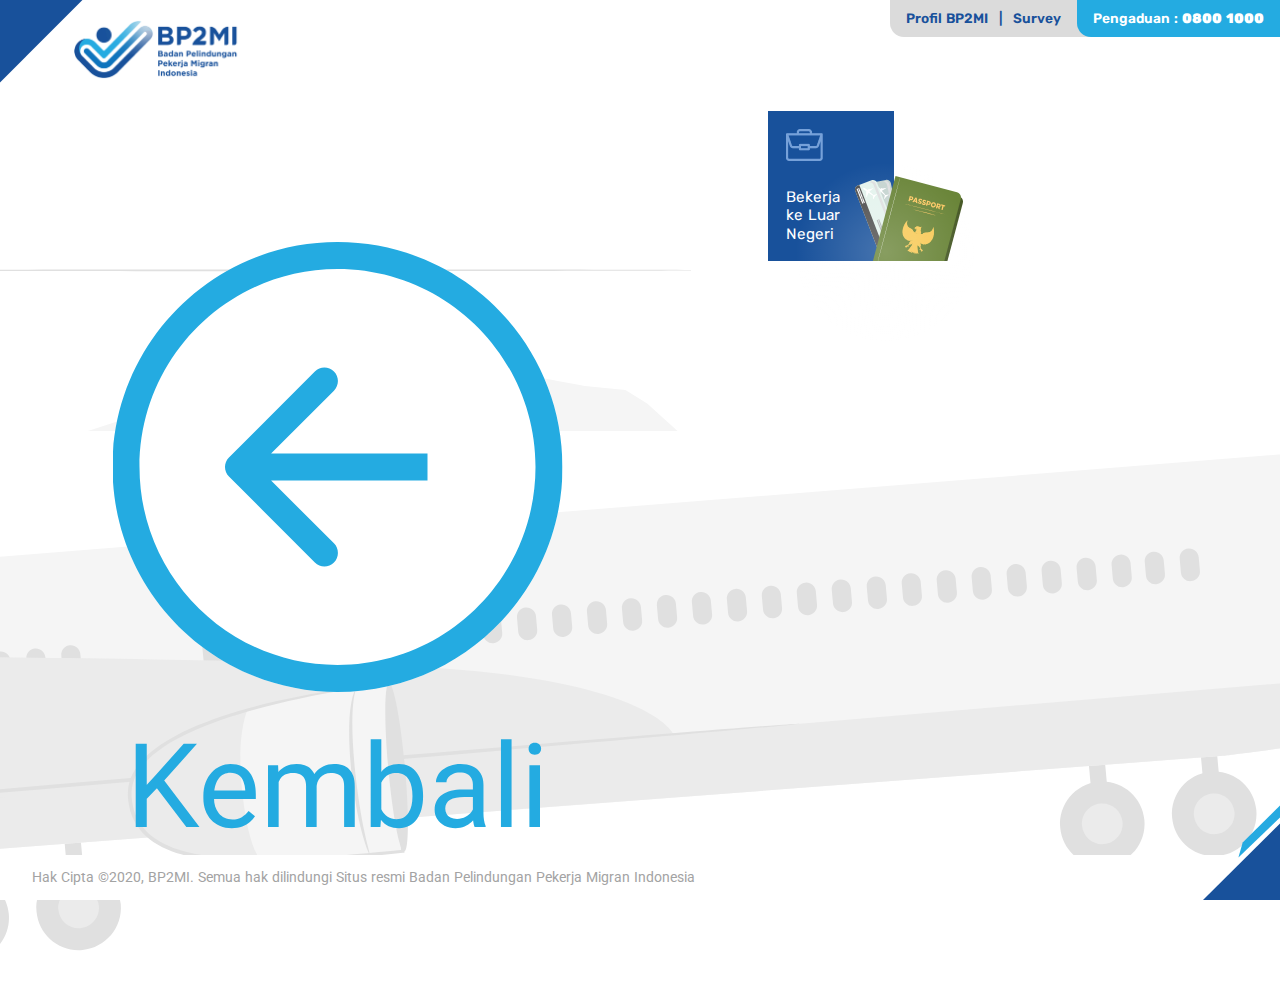
==== bekerja-di-luar-negeri.html @ 8316e223 "add flags" ====
<!DOCTYPE html>
<!--[if lt IE 7]>      <html class="no-js lt-ie9 lt-ie8 lt-ie7"> <![endif]-->
<!--[if IE 7]>         <html class="no-js lt-ie9 lt-ie8"> <![endif]-->
<!--[if IE 8]>         <html class="no-js lt-ie9"> <![endif]-->
<!--[if gt IE 8]>      <html class="no-js"> <!--<![endif]-->
<html>
  <head>
    <meta charset="utf-8" />
    <meta http-equiv="X-UA-Compatible" content="IE=edge" />
    <title>BP2MI - Bekerja ke Luar Negeri</title>
    <meta name="description" content="" />
    <meta name="viewport" content="width=device-width, initial-scale=1" />
    <link rel="stylesheet preload prefetch" type="text/css" href="assets/css/main.css" as="style" />
    <link rel="stylesheet preload prefetch" type="text/css" href="assets/css/home.css" as="style" />
    <link rel="stylesheet" href="https://fonts.googleapis.com/css2?family=Material+Symbols+Outlined:opsz,wght,FILL,GRAD@20..48,100..700,0..1,-50..200" />
  </head>
  <body>
    <!--[if lt IE 7]>
      <p class="browsehappy">You are using an <strong>outdated</strong> browser. Please <a href="#">upgrade your browser</a> to improve your experience.</p>
    <![endif]-->
    <div class="header">
      <img src="assets/images/logo/BP2MI_logo_GIF.gif" alt="logo BP2MI" class="logo-image" />
      <div class="info-bar">
        <div class="link-bar">
          <a href="/" class="text x-small semi-bold blue-primary">Profil BP2MI</a>
          <span class="text x-small semi-bold blue-primary">|</span>
          <a href="/" class="text x-small semi-bold blue-primary">Survey</a>
        </div>
        <div class="pengaduan-bar">
          <p class="text x-small semi-bold white">Pengaduan : <strong class="text extra-bold">0800 1000</strong></p>
        </div>
      </div>
    </div>
    <main>
      <div class="row main bekerja">
        <div class="main-graphic">
          <!-- BACKGROUND -->
          <img src="assets/svg/cloud.svg" alt="cloud" class="q-mark" />
          <img src="assets/svg/plane-big.svg" alt="plane moving to top" class="line-bg" />

          <!-- ILUSTRASI YANG DIGANTI -->
          <img src="assets/svg/back-button.svg" class="petugas" alt="a man reading while waiting to board" />
        </div>
        <div class="main-content">
          <p></p>
          <div class="home-card">
            <a href="/bekerja-di-luar-negeri.html" class="card big" data-aos="fade-left" data-aos-anchor="#example-anchor" data-aos-offset="500" data-aos-delay="600" data-aos-durartion="2000">
              <img src="assets/svg/business.png" alt="business bag icon" class="icon" />
              <div class="row">
                <p class="text small white">Bekerja ke Luar Negeri</p>
                <span class="fi fi-gr"></span> <span class="fi fi-gr fis"></span>
                <img src="assets/svg/passport-ticket.svg" alt="passport and ticket" class="companion" />
              </div>
            </a>
          </div>
        </div>
      </div>
    </main>
    <footer>
      <div class="footer-bar">
        <p class="text x-small roboto grey">Hak Cipta ©2020, BP2MI. Semua hak dilindungi Situs resmi Badan Pelindungan Pekerja Migran Indonesia</p>
        <img src="assets/svg/footer-acc.svg" alt="acc svg" class="acc" />
      </div>
    </footer>

    <script src="assets/js/global.js" async defer></script>
  </body>
</html>
---- assets/css/main.css ----
@import"https://fonts.googleapis.com/css2?family=Roboto:ital@0;1&family=Rubik:ital,wght@0,300;0,400;0,600;0,700;0,900;1,400;1,600;1,700;1,900&display=swap";:root{--color-white: #ffff;--color-black: #101010;--color-black-secondary: #1b1b1b;--color-primary: #18519b;--color-secondary: #0e74bd;--color-light: #24abe1;--color-gray: #a3a3a3;--color-grayLight: #dbdbdb;--text-base-size: 16px;--text-xs: calc((var(--text-base-size)) * 0.85);--text-sm: calc((var(--text-base-size)) * 0.95);--text-md: var(--text-base-size);--text-lg: calc((var(--text-base-size)) + 4);--text-xl: calc((var(--text-base-size)) * 1.5);--text-xxl: calc((var(--text-base-size)) * 2.25);--text-xxxl: calc((var(--text-base-size)) * 3);--text-light: 300;--text-regular: 400;--text-semiBold: 600;--text-bold: 700;--text-extraBold: 900;--text-default: "Rubik", -apple-system, BlinkMacSystemFont, "Segoe UI", Roboto, "Helvetica Neue", Arial, sans-serif;--text-main: "Rubik", sans-serif;--text-secondary: "Roboto", sans-serif;--space-unit: 1em;--space-xxxxs: calc(0.125 * var(--space-unit));--space-xxxs: calc(0.25 * var(--space-unit));--space-xxs: calc(0.375 * var(--space-unit));--space-xs: calc(0.5 * var(--space-unit));--space-sm: calc(0.75 * var(--space-unit));--space-md: calc(1.25 * var(--space-unit));--space-lg: calc(2 * var(--space-unit));--space-xl: calc(3.25 * var(--space-unit));--space-xxl: calc(5.25 * var(--space-unit));--space-xxxl: calc(8.5 * var(--space-unit));--space-xxxxl: calc(13.75 * var(--space-unit));--navbar-middle: calc(100% - (3rem + 14vw)) %;--transition: all 0.5s cubic-bezier(0.075, 0.82, 0.165, 1)}@media(min-width: 1600px){:root{--text-scale-ratio: 1.3;--text-base-size: 20px}}@media(max-width: 800px){:root{--text-base-size: 13px}}@media all and (max-width: 1360px){:root{--text-scale-ratio-big: 1.5}}::-webkit-scrollbar{width:8px}::-webkit-scrollbar-track{background:#f1f1f1}::-webkit-scrollbar-thumb{background:#888}::-webkit-scrollbar-thumb:hover{background:#555}html,body{padding:0;margin:0;font-family:var(--text-default);font-size:var(--text-sm);font-weight:var(--text-regular);word-spacing:1px;-ms-text-size-adjust:100%;-webkit-text-size-adjust:100%;-moz-osx-font-smoothing:grayscale;-webkit-font-smoothing:antialiased;box-sizing:border-box;max-width:100%}body{height:100vh;width:100vw;overflow:hidden}@media(max-width: 800px){body{height:-moz-max-content;height:max-content;overflow:scroll}}.material-symbols-outlined{font-variation-settings:"FILL" 0,"wght" 400,"GRAD" 0,"opsz" 48}a{color:inherit;text-decoration:none}a,p,span,div,input,select,textarea,article,aside,figcaption,footer,header,hgroup,h1,h2,h3,h4,h5,h6,ol,li{font-family:var(--text-main)}p,li,a{line-height:1.56}@media(max-width: 800px){p,li,a{line-height:1.2}}*{box-sizing:border-box}img{-o-object-fit:contain;object-fit:contain}.header{position:relative;display:flex;justify-content:space-between;width:100vw;height:82px;padding-left:46px}.header::before{content:"";position:absolute;top:-40px;left:-10px;width:0;height:0;border-bottom:60px solid rgba(0,0,0,0);border-top:60px solid rgba(0,0,0,0);border-right:60px solid var(--color-primary);transform:rotate(45deg)}@media(max-width: 800px){.header::before{top:-20px;left:-10px;border-bottom:30px solid rgba(0,0,0,0);border-top:30px solid rgba(0,0,0,0);border-right:30px solid var(--color-primary)}}.header .logo-image{-o-object-fit:contain;object-fit:contain;height:80%;width:auto;margin-top:16px;margin-left:24px}@media(max-width: 800px){.header .logo-image{height:3rem;margin-left:-12px}}.header .info-bar{display:flex;justify-content:flex-end;height:-moz-fit-content;height:fit-content;background:var(--color-grayLight);border-radius:0 0 0 14px}@media(max-width: 800px){.header .info-bar{flex-direction:column;margin-right:-3rem}}.header .info-bar .link-bar{padding:8px 16px}@media(max-width: 800px){.header .info-bar .link-bar{padding:4px 8px}}.header .info-bar .link-bar span{padding:0 6px}.header .info-bar .pengaduan-bar{border-radius:0 0 0 14px;padding:8px 16px;background:var(--color-light)}@media(max-width: 800px){.header .info-bar .pengaduan-bar{padding:4px 6px}}.header .info-bar .pengaduan-bar p{margin:0}footer{position:fixed;bottom:0;left:0;width:100%}footer .footer-bar{position:relative}footer .footer-bar .text{padding:12px 12px 12px 32px;background:var(--color-white)}footer .footer-bar .acc{position:absolute;top:auto;bottom:0;left:auto;right:0;width:6vw;height:auto}main .row{display:flex}main .row.main{align-items:flex-end;width:100%;height:100vh;padding-top:.5%}@media(max-width: 1100px){main .row.main{flex-wrap:wrap}}@media(min-width: 1600px){main .row.main{padding-top:4%}}main .main-graphic{position:relative;width:60%}@media(max-width: 1100px){main .main-graphic{order:2;margin-left:50%}}main .main-graphic img{position:absolute;height:80vh;width:auto;left:0;top:auto;bottom:20px}@media(max-width: 1100px){main .main-graphic img{height:30vh;left:-10vw;bottom:0}}main .main-graphic .line-bg{animation:rotating 100000ms linear infinite}main .main-graphic .q-mark{bottom:82px}main .main-graphic .petugas{transform:translateX(25%);height:70vh;bottom:110px}@media(max-width: 1100px){main .main-graphic .petugas{height:30vh;bottom:0px}}main .main-content{margin-left:0vw;height:100%;z-index:100}@media(max-width: 1100px){main .main-content{padding-left:10%}}main .main-content h1{margin-top:0;margin-bottom:1rem;line-height:1;width:85%}main .main-content .search-bar{width:80%;position:relative}@media(min-width: 1600px){main .main-content .search-bar{width:75%}}main .main-content .search-bar .bar{width:100%;height:calc((var(--text-xxl))*1.2);font-size:var(--text-lg);border:1px var(--color-gray) solid;padding-left:1rem}main .main-content .search-bar button{position:absolute;right:4px;top:0;height:calc((var(--text-xxl))*1.2);width:calc((var(--text-xxl))*1.2);background:0;border:none;cursor:pointer}main .main-content .search-bar button .material-symbols-outlined{font-size:calc((var(--text-xxl))*.7);color:var(--color-secondary);font-weight:500}main .home-card{margin-top:1.5rem;display:flex;width:80%;gap:calc(.8vw + 2px);flex-wrap:wrap}@media(min-width: 1600px){main .home-card{margin-top:2rem;gap:calc(1vw + 2px);width:75%}}@media(max-width: 800px){main .home-card{width:60%}}main .home-card .card{position:relative;display:flex;flex-direction:column;justify-content:space-between;align-items:flex-start;background:var(--color-primary);padding:1.2rem 1.2rem;padding-bottom:0;width:calc(25% - (.8vw + 2px));min-height:150px;opacity:0;transition:all .2s ease-in-out}@media(min-width: 1600px){main .home-card .card{min-height:180px;width:calc(25% - (1vw + 2px))}}main .home-card .card:has(.companion){width:50%}@media(max-width: 800px){main .home-card .card{width:80%}main .home-card .card:has(.companion){width:80%}}main .home-card .card::before{content:"";position:absolute;bottom:0;right:0;width:14vw;height:14vw;background:radial-gradient(50% 50% at 50% 50%, rgba(255, 255, 255, 0.2) 0%, rgba(255, 255, 255, 0) 100%);transform:translate(45%, 45%)}main .home-card .card .icon{height:32px;width:auto}main .home-card .card .row{width:100%;justify-content:space-between;align-items:flex-end}main .home-card .card .row .text{padding-bottom:1.2rem;width:12vw;line-height:1.2}main .home-card .card .row .companion{margin-left:1rem}main .home-card .card:hover{transition-delay:.6s !important;opacity:.7;transform:scale(95%)}@keyframes rotating{0%{transform:rotate(0deg)}100%{transform:rotate(360deg)}}p{-webkit-margin-before:0;margin-block-start:0;-webkit-margin-after:0;margin-block-end:0}.text.primary{color:var(--color-black)}.text.secondary{color:var(--color-black-secondary)}.text.blue-primary{color:var(--color-primary)}.text.blue-secondary{color:var(--color-secondary)}.text.white{color:var(--color-white)}.text.grey{color:var(--color-gray)}.text.grey-light{color:var(--color-grayLight)}.text.x-small{font-size:var(--text-xs)}.text.small{font-size:var(--text-sm)}.text.regular{font-size:var(--text-md)}.text.s-large{font-size:calc(var(--text-md)*1.4)}.text.x-large{font-size:var(--text-xl)}.text.x-x-large{font-size:var(--text-xxl)}.text.x-x-x-large{font-size:var(--text-xxxl)}.text.light{font-weight:var(--text-light)}.text.regular{font-weight:var(--text-regular)}.text.semi-bold{font-weight:var(--text-semiBold)}.text.bold{font-weight:var(--text-bold)}.text.extra-bold{font-weight:var(--text-extraBold)}.text.roboto{font-family:"Roboto",sans-serif}.text.uppercase{text-transform:uppercase}#nprogress{pointer-events:none}#nprogress .bar{background:var(--color-primary);position:fixed;z-index:1031;top:0;left:0;width:100%;height:2px}#nprogress .peg{display:block;position:absolute;right:0px;width:100px;height:100%;box-shadow:0 0 10px var(--color-primary),0 0 5px var(--color-primary);opacity:1;transform:rotate(3deg) translate(0px, -4px)}#nprogress .spinner{display:block;position:fixed;z-index:1031;top:15px;right:15px}#nprogress .spinner-icon{width:18px;height:18px;box-sizing:border-box;border:solid 2px rgba(0,0,0,0);border-top-color:var(--color-primary);border-left-color:var(--color-primary);border-radius:50%;animation:nprogress-spinner 400ms linear infinite}.nprogress-custom-parent{overflow:hidden;position:relative}.nprogress-custom-parent #nprogress .spinner,.nprogress-custom-parent #nprogress .bar{position:absolute}@keyframes nprogress-spinner{0%{transform:rotate(0deg)}100%{transform:rotate(360deg)}}[data-aos][data-aos][data-aos-duration="50"],body[data-aos-duration="50"] [data-aos]{transition-duration:50ms}[data-aos][data-aos][data-aos-delay="50"],body[data-aos-delay="50"] [data-aos]{transition-delay:0}[data-aos][data-aos][data-aos-delay="50"].aos-animate,body[data-aos-delay="50"] [data-aos].aos-animate{transition-delay:50ms}[data-aos][data-aos][data-aos-duration="100"],body[data-aos-duration="100"] [data-aos]{transition-duration:.1s}[data-aos][data-aos][data-aos-delay="100"],body[data-aos-delay="100"] [data-aos]{transition-delay:0}[data-aos][data-aos][data-aos-delay="100"].aos-animate,body[data-aos-delay="100"] [data-aos].aos-animate{transition-delay:.1s}[data-aos][data-aos][data-aos-duration="150"],body[data-aos-duration="150"] [data-aos]{transition-duration:.15s}[data-aos][data-aos][data-aos-delay="150"],body[data-aos-delay="150"] [data-aos]{transition-delay:0}[data-aos][data-aos][data-aos-delay="150"].aos-animate,body[data-aos-delay="150"] [data-aos].aos-animate{transition-delay:.15s}[data-aos][data-aos][data-aos-duration="200"],body[data-aos-duration="200"] [data-aos]{transition-duration:.2s}[data-aos][data-aos][data-aos-delay="200"],body[data-aos-delay="200"] [data-aos]{transition-delay:0}[data-aos][data-aos][data-aos-delay="200"].aos-animate,body[data-aos-delay="200"] [data-aos].aos-animate{transition-delay:.2s}[data-aos][data-aos][data-aos-duration="250"],body[data-aos-duration="250"] [data-aos]{transition-duration:.25s}[data-aos][data-aos][data-aos-delay="250"],body[data-aos-delay="250"] [data-aos]{transition-delay:0}[data-aos][data-aos][data-aos-delay="250"].aos-animate,body[data-aos-delay="250"] [data-aos].aos-animate{transition-delay:.25s}[data-aos][data-aos][data-aos-duration="300"],body[data-aos-duration="300"] [data-aos]{transition-duration:.3s}[data-aos][data-aos][data-aos-delay="300"],body[data-aos-delay="300"] [data-aos]{transition-delay:0}[data-aos][data-aos][data-aos-delay="300"].aos-animate,body[data-aos-delay="300"] [data-aos].aos-animate{transition-delay:.3s}[data-aos][data-aos][data-aos-duration="350"],body[data-aos-duration="350"] [data-aos]{transition-duration:.35s}[data-aos][data-aos][data-aos-delay="350"],body[data-aos-delay="350"] [data-aos]{transition-delay:0}[data-aos][data-aos][data-aos-delay="350"].aos-animate,body[data-aos-delay="350"] [data-aos].aos-animate{transition-delay:.35s}[data-aos][data-aos][data-aos-duration="400"],body[data-aos-duration="400"] [data-aos]{transition-duration:.4s}[data-aos][data-aos][data-aos-delay="400"],body[data-aos-delay="400"] [data-aos]{transition-delay:0}[data-aos][data-aos][data-aos-delay="400"].aos-animate,body[data-aos-delay="400"] [data-aos].aos-animate{transition-delay:.4s}[data-aos][data-aos][data-aos-duration="450"],body[data-aos-duration="450"] [data-aos]{transition-duration:.45s}[data-aos][data-aos][data-aos-delay="450"],body[data-aos-delay="450"] [data-aos]{transition-delay:0}[data-aos][data-aos][data-aos-delay="450"].aos-animate,body[data-aos-delay="450"] [data-aos].aos-animate{transition-delay:.45s}[data-aos][data-aos][data-aos-duration="500"],body[data-aos-duration="500"] [data-aos]{transition-duration:.5s}[data-aos][data-aos][data-aos-delay="500"],body[data-aos-delay="500"] [data-aos]{transition-delay:0}[data-aos][data-aos][data-aos-delay="500"].aos-animate,body[data-aos-delay="500"] [data-aos].aos-animate{transition-delay:.5s}[data-aos][data-aos][data-aos-duration="550"],body[data-aos-duration="550"] [data-aos]{transition-duration:.55s}[data-aos][data-aos][data-aos-delay="550"],body[data-aos-delay="550"] [data-aos]{transition-delay:0}[data-aos][data-aos][data-aos-delay="550"].aos-animate,body[data-aos-delay="550"] [data-aos].aos-animate{transition-delay:.55s}[data-aos][data-aos][data-aos-duration="600"],body[data-aos-duration="600"] [data-aos]{transition-duration:.6s}[data-aos][data-aos][data-aos-delay="600"],body[data-aos-delay="600"] [data-aos]{transition-delay:0}[data-aos][data-aos][data-aos-delay="600"].aos-animate,body[data-aos-delay="600"] [data-aos].aos-animate{transition-delay:.6s}[data-aos][data-aos][data-aos-duration="650"],body[data-aos-duration="650"] [data-aos]{transition-duration:.65s}[data-aos][data-aos][data-aos-delay="650"],body[data-aos-delay="650"] [data-aos]{transition-delay:0}[data-aos][data-aos][data-aos-delay="650"].aos-animate,body[data-aos-delay="650"] [data-aos].aos-animate{transition-delay:.65s}[data-aos][data-aos][data-aos-duration="700"],body[data-aos-duration="700"] [data-aos]{transition-duration:.7s}[data-aos][data-aos][data-aos-delay="700"],body[data-aos-delay="700"] [data-aos]{transition-delay:0}[data-aos][data-aos][data-aos-delay="700"].aos-animate,body[data-aos-delay="700"] [data-aos].aos-animate{transition-delay:.7s}[data-aos][data-aos][data-aos-duration="750"],body[data-aos-duration="750"] [data-aos]{transition-duration:.75s}[data-aos][data-aos][data-aos-delay="750"],body[data-aos-delay="750"] [data-aos]{transition-delay:0}[data-aos][data-aos][data-aos-delay="750"].aos-animate,body[data-aos-delay="750"] [data-aos].aos-animate{transition-delay:.75s}[data-aos][data-aos][data-aos-duration="800"],body[data-aos-duration="800"] [data-aos]{transition-duration:.8s}[data-aos][data-aos][data-aos-delay="800"],body[data-aos-delay="800"] [data-aos]{transition-delay:0}[data-aos][data-aos][data-aos-delay="800"].aos-animate,body[data-aos-delay="800"] [data-aos].aos-animate{transition-delay:.8s}[data-aos][data-aos][data-aos-duration="850"],body[data-aos-duration="850"] [data-aos]{transition-duration:.85s}[data-aos][data-aos][data-aos-delay="850"],body[data-aos-delay="850"] [data-aos]{transition-delay:0}[data-aos][data-aos][data-aos-delay="850"].aos-animate,body[data-aos-delay="850"] [data-aos].aos-animate{transition-delay:.85s}[data-aos][data-aos][data-aos-duration="900"],body[data-aos-duration="900"] [data-aos]{transition-duration:.9s}[data-aos][data-aos][data-aos-delay="900"],body[data-aos-delay="900"] [data-aos]{transition-delay:0}[data-aos][data-aos][data-aos-delay="900"].aos-animate,body[data-aos-delay="900"] [data-aos].aos-animate{transition-delay:.9s}[data-aos][data-aos][data-aos-duration="950"],body[data-aos-duration="950"] [data-aos]{transition-duration:.95s}[data-aos][data-aos][data-aos-delay="950"],body[data-aos-delay="950"] [data-aos]{transition-delay:0}[data-aos][data-aos][data-aos-delay="950"].aos-animate,body[data-aos-delay="950"] [data-aos].aos-animate{transition-delay:.95s}[data-aos][data-aos][data-aos-duration="1000"],body[data-aos-duration="1000"] [data-aos]{transition-duration:1s}[data-aos][data-aos][data-aos-delay="1000"],body[data-aos-delay="1000"] [data-aos]{transition-delay:0}[data-aos][data-aos][data-aos-delay="1000"].aos-animate,body[data-aos-delay="1000"] [data-aos].aos-animate{transition-delay:1s}[data-aos][data-aos][data-aos-duration="1050"],body[data-aos-duration="1050"] [data-aos]{transition-duration:1.05s}[data-aos][data-aos][data-aos-delay="1050"],body[data-aos-delay="1050"] [data-aos]{transition-delay:0}[data-aos][data-aos][data-aos-delay="1050"].aos-animate,body[data-aos-delay="1050"] [data-aos].aos-animate{transition-delay:1.05s}[data-aos][data-aos][data-aos-duration="1100"],body[data-aos-duration="1100"] [data-aos]{transition-duration:1.1s}[data-aos][data-aos][data-aos-delay="1100"],body[data-aos-delay="1100"] [data-aos]{transition-delay:0}[data-aos][data-aos][data-aos-delay="1100"].aos-animate,body[data-aos-delay="1100"] [data-aos].aos-animate{transition-delay:1.1s}[data-aos][data-aos][data-aos-duration="1150"],body[data-aos-duration="1150"] [data-aos]{transition-duration:1.15s}[data-aos][data-aos][data-aos-delay="1150"],body[data-aos-delay="1150"] [data-aos]{transition-delay:0}[data-aos][data-aos][data-aos-delay="1150"].aos-animate,body[data-aos-delay="1150"] [data-aos].aos-animate{transition-delay:1.15s}[data-aos][data-aos][data-aos-duration="1200"],body[data-aos-duration="1200"] [data-aos]{transition-duration:1.2s}[data-aos][data-aos][data-aos-delay="1200"],body[data-aos-delay="1200"] [data-aos]{transition-delay:0}[data-aos][data-aos][data-aos-delay="1200"].aos-animate,body[data-aos-delay="1200"] [data-aos].aos-animate{transition-delay:1.2s}[data-aos][data-aos][data-aos-duration="1250"],body[data-aos-duration="1250"] [data-aos]{transition-duration:1.25s}[data-aos][data-aos][data-aos-delay="1250"],body[data-aos-delay="1250"] [data-aos]{transition-delay:0}[data-aos][data-aos][data-aos-delay="1250"].aos-animate,body[data-aos-delay="1250"] [data-aos].aos-animate{transition-delay:1.25s}[data-aos][data-aos][data-aos-duration="1300"],body[data-aos-duration="1300"] [data-aos]{transition-duration:1.3s}[data-aos][data-aos][data-aos-delay="1300"],body[data-aos-delay="1300"] [data-aos]{transition-delay:0}[data-aos][data-aos][data-aos-delay="1300"].aos-animate,body[data-aos-delay="1300"] [data-aos].aos-animate{transition-delay:1.3s}[data-aos][data-aos][data-aos-duration="1350"],body[data-aos-duration="1350"] [data-aos]{transition-duration:1.35s}[data-aos][data-aos][data-aos-delay="1350"],body[data-aos-delay="1350"] [data-aos]{transition-delay:0}[data-aos][data-aos][data-aos-delay="1350"].aos-animate,body[data-aos-delay="1350"] [data-aos].aos-animate{transition-delay:1.35s}[data-aos][data-aos][data-aos-duration="1400"],body[data-aos-duration="1400"] [data-aos]{transition-duration:1.4s}[data-aos][data-aos][data-aos-delay="1400"],body[data-aos-delay="1400"] [data-aos]{transition-delay:0}[data-aos][data-aos][data-aos-delay="1400"].aos-animate,body[data-aos-delay="1400"] [data-aos].aos-animate{transition-delay:1.4s}[data-aos][data-aos][data-aos-duration="1450"],body[data-aos-duration="1450"] [data-aos]{transition-duration:1.45s}[data-aos][data-aos][data-aos-delay="1450"],body[data-aos-delay="1450"] [data-aos]{transition-delay:0}[data-aos][data-aos][data-aos-delay="1450"].aos-animate,body[data-aos-delay="1450"] [data-aos].aos-animate{transition-delay:1.45s}[data-aos][data-aos][data-aos-duration="1500"],body[data-aos-duration="1500"] [data-aos]{transition-duration:1.5s}[data-aos][data-aos][data-aos-delay="1500"],body[data-aos-delay="1500"] [data-aos]{transition-delay:0}[data-aos][data-aos][data-aos-delay="1500"].aos-animate,body[data-aos-delay="1500"] [data-aos].aos-animate{transition-delay:1.5s}[data-aos][data-aos][data-aos-duration="1550"],body[data-aos-duration="1550"] [data-aos]{transition-duration:1.55s}[data-aos][data-aos][data-aos-delay="1550"],body[data-aos-delay="1550"] [data-aos]{transition-delay:0}[data-aos][data-aos][data-aos-delay="1550"].aos-animate,body[data-aos-delay="1550"] [data-aos].aos-animate{transition-delay:1.55s}[data-aos][data-aos][data-aos-duration="1600"],body[data-aos-duration="1600"] [data-aos]{transition-duration:1.6s}[data-aos][data-aos][data-aos-delay="1600"],body[data-aos-delay="1600"] [data-aos]{transition-delay:0}[data-aos][data-aos][data-aos-delay="1600"].aos-animate,body[data-aos-delay="1600"] [data-aos].aos-animate{transition-delay:1.6s}[data-aos][data-aos][data-aos-duration="1650"],body[data-aos-duration="1650"] [data-aos]{transition-duration:1.65s}[data-aos][data-aos][data-aos-delay="1650"],body[data-aos-delay="1650"] [data-aos]{transition-delay:0}[data-aos][data-aos][data-aos-delay="1650"].aos-animate,body[data-aos-delay="1650"] [data-aos].aos-animate{transition-delay:1.65s}[data-aos][data-aos][data-aos-duration="1700"],body[data-aos-duration="1700"] [data-aos]{transition-duration:1.7s}[data-aos][data-aos][data-aos-delay="1700"],body[data-aos-delay="1700"] [data-aos]{transition-delay:0}[data-aos][data-aos][data-aos-delay="1700"].aos-animate,body[data-aos-delay="1700"] [data-aos].aos-animate{transition-delay:1.7s}[data-aos][data-aos][data-aos-duration="1750"],body[data-aos-duration="1750"] [data-aos]{transition-duration:1.75s}[data-aos][data-aos][data-aos-delay="1750"],body[data-aos-delay="1750"] [data-aos]{transition-delay:0}[data-aos][data-aos][data-aos-delay="1750"].aos-animate,body[data-aos-delay="1750"] [data-aos].aos-animate{transition-delay:1.75s}[data-aos][data-aos][data-aos-duration="1800"],body[data-aos-duration="1800"] [data-aos]{transition-duration:1.8s}[data-aos][data-aos][data-aos-delay="1800"],body[data-aos-delay="1800"] [data-aos]{transition-delay:0}[data-aos][data-aos][data-aos-delay="1800"].aos-animate,body[data-aos-delay="1800"] [data-aos].aos-animate{transition-delay:1.8s}[data-aos][data-aos][data-aos-duration="1850"],body[data-aos-duration="1850"] [data-aos]{transition-duration:1.85s}[data-aos][data-aos][data-aos-delay="1850"],body[data-aos-delay="1850"] [data-aos]{transition-delay:0}[data-aos][data-aos][data-aos-delay="1850"].aos-animate,body[data-aos-delay="1850"] [data-aos].aos-animate{transition-delay:1.85s}[data-aos][data-aos][data-aos-duration="1900"],body[data-aos-duration="1900"] [data-aos]{transition-duration:1.9s}[data-aos][data-aos][data-aos-delay="1900"],body[data-aos-delay="1900"] [data-aos]{transition-delay:0}[data-aos][data-aos][data-aos-delay="1900"].aos-animate,body[data-aos-delay="1900"] [data-aos].aos-animate{transition-delay:1.9s}[data-aos][data-aos][data-aos-duration="1950"],body[data-aos-duration="1950"] [data-aos]{transition-duration:1.95s}[data-aos][data-aos][data-aos-delay="1950"],body[data-aos-delay="1950"] [data-aos]{transition-delay:0}[data-aos][data-aos][data-aos-delay="1950"].aos-animate,body[data-aos-delay="1950"] [data-aos].aos-animate{transition-delay:1.95s}[data-aos][data-aos][data-aos-duration="2000"],body[data-aos-duration="2000"] [data-aos]{transition-duration:2s}[data-aos][data-aos][data-aos-delay="2000"],body[data-aos-delay="2000"] [data-aos]{transition-delay:0}[data-aos][data-aos][data-aos-delay="2000"].aos-animate,body[data-aos-delay="2000"] [data-aos].aos-animate{transition-delay:2s}[data-aos][data-aos][data-aos-duration="2050"],body[data-aos-duration="2050"] [data-aos]{transition-duration:2.05s}[data-aos][data-aos][data-aos-delay="2050"],body[data-aos-delay="2050"] [data-aos]{transition-delay:0}[data-aos][data-aos][data-aos-delay="2050"].aos-animate,body[data-aos-delay="2050"] [data-aos].aos-animate{transition-delay:2.05s}[data-aos][data-aos][data-aos-duration="2100"],body[data-aos-duration="2100"] [data-aos]{transition-duration:2.1s}[data-aos][data-aos][data-aos-delay="2100"],body[data-aos-delay="2100"] [data-aos]{transition-delay:0}[data-aos][data-aos][data-aos-delay="2100"].aos-animate,body[data-aos-delay="2100"] [data-aos].aos-animate{transition-delay:2.1s}[data-aos][data-aos][data-aos-duration="2150"],body[data-aos-duration="2150"] [data-aos]{transition-duration:2.15s}[data-aos][data-aos][data-aos-delay="2150"],body[data-aos-delay="2150"] [data-aos]{transition-delay:0}[data-aos][data-aos][data-aos-delay="2150"].aos-animate,body[data-aos-delay="2150"] [data-aos].aos-animate{transition-delay:2.15s}[data-aos][data-aos][data-aos-duration="2200"],body[data-aos-duration="2200"] [data-aos]{transition-duration:2.2s}[data-aos][data-aos][data-aos-delay="2200"],body[data-aos-delay="2200"] [data-aos]{transition-delay:0}[data-aos][data-aos][data-aos-delay="2200"].aos-animate,body[data-aos-delay="2200"] [data-aos].aos-animate{transition-delay:2.2s}[data-aos][data-aos][data-aos-duration="2250"],body[data-aos-duration="2250"] [data-aos]{transition-duration:2.25s}[data-aos][data-aos][data-aos-delay="2250"],body[data-aos-delay="2250"] [data-aos]{transition-delay:0}[data-aos][data-aos][data-aos-delay="2250"].aos-animate,body[data-aos-delay="2250"] [data-aos].aos-animate{transition-delay:2.25s}[data-aos][data-aos][data-aos-duration="2300"],body[data-aos-duration="2300"] [data-aos]{transition-duration:2.3s}[data-aos][data-aos][data-aos-delay="2300"],body[data-aos-delay="2300"] [data-aos]{transition-delay:0}[data-aos][data-aos][data-aos-delay="2300"].aos-animate,body[data-aos-delay="2300"] [data-aos].aos-animate{transition-delay:2.3s}[data-aos][data-aos][data-aos-duration="2350"],body[data-aos-duration="2350"] [data-aos]{transition-duration:2.35s}[data-aos][data-aos][data-aos-delay="2350"],body[data-aos-delay="2350"] [data-aos]{transition-delay:0}[data-aos][data-aos][data-aos-delay="2350"].aos-animate,body[data-aos-delay="2350"] [data-aos].aos-animate{transition-delay:2.35s}[data-aos][data-aos][data-aos-duration="2400"],body[data-aos-duration="2400"] [data-aos]{transition-duration:2.4s}[data-aos][data-aos][data-aos-delay="2400"],body[data-aos-delay="2400"] [data-aos]{transition-delay:0}[data-aos][data-aos][data-aos-delay="2400"].aos-animate,body[data-aos-delay="2400"] [data-aos].aos-animate{transition-delay:2.4s}[data-aos][data-aos][data-aos-duration="2450"],body[data-aos-duration="2450"] [data-aos]{transition-duration:2.45s}[data-aos][data-aos][data-aos-delay="2450"],body[data-aos-delay="2450"] [data-aos]{transition-delay:0}[data-aos][data-aos][data-aos-delay="2450"].aos-animate,body[data-aos-delay="2450"] [data-aos].aos-animate{transition-delay:2.45s}[data-aos][data-aos][data-aos-duration="2500"],body[data-aos-duration="2500"] [data-aos]{transition-duration:2.5s}[data-aos][data-aos][data-aos-delay="2500"],body[data-aos-delay="2500"] [data-aos]{transition-delay:0}[data-aos][data-aos][data-aos-delay="2500"].aos-animate,body[data-aos-delay="2500"] [data-aos].aos-animate{transition-delay:2.5s}[data-aos][data-aos][data-aos-duration="2550"],body[data-aos-duration="2550"] [data-aos]{transition-duration:2.55s}[data-aos][data-aos][data-aos-delay="2550"],body[data-aos-delay="2550"] [data-aos]{transition-delay:0}[data-aos][data-aos][data-aos-delay="2550"].aos-animate,body[data-aos-delay="2550"] [data-aos].aos-animate{transition-delay:2.55s}[data-aos][data-aos][data-aos-duration="2600"],body[data-aos-duration="2600"] [data-aos]{transition-duration:2.6s}[data-aos][data-aos][data-aos-delay="2600"],body[data-aos-delay="2600"] [data-aos]{transition-delay:0}[data-aos][data-aos][data-aos-delay="2600"].aos-animate,body[data-aos-delay="2600"] [data-aos].aos-animate{transition-delay:2.6s}[data-aos][data-aos][data-aos-duration="2650"],body[data-aos-duration="2650"] [data-aos]{transition-duration:2.65s}[data-aos][data-aos][data-aos-delay="2650"],body[data-aos-delay="2650"] [data-aos]{transition-delay:0}[data-aos][data-aos][data-aos-delay="2650"].aos-animate,body[data-aos-delay="2650"] [data-aos].aos-animate{transition-delay:2.65s}[data-aos][data-aos][data-aos-duration="2700"],body[data-aos-duration="2700"] [data-aos]{transition-duration:2.7s}[data-aos][data-aos][data-aos-delay="2700"],body[data-aos-delay="2700"] [data-aos]{transition-delay:0}[data-aos][data-aos][data-aos-delay="2700"].aos-animate,body[data-aos-delay="2700"] [data-aos].aos-animate{transition-delay:2.7s}[data-aos][data-aos][data-aos-duration="2750"],body[data-aos-duration="2750"] [data-aos]{transition-duration:2.75s}[data-aos][data-aos][data-aos-delay="2750"],body[data-aos-delay="2750"] [data-aos]{transition-delay:0}[data-aos][data-aos][data-aos-delay="2750"].aos-animate,body[data-aos-delay="2750"] [data-aos].aos-animate{transition-delay:2.75s}[data-aos][data-aos][data-aos-duration="2800"],body[data-aos-duration="2800"] [data-aos]{transition-duration:2.8s}[data-aos][data-aos][data-aos-delay="2800"],body[data-aos-delay="2800"] [data-aos]{transition-delay:0}[data-aos][data-aos][data-aos-delay="2800"].aos-animate,body[data-aos-delay="2800"] [data-aos].aos-animate{transition-delay:2.8s}[data-aos][data-aos][data-aos-duration="2850"],body[data-aos-duration="2850"] [data-aos]{transition-duration:2.85s}[data-aos][data-aos][data-aos-delay="2850"],body[data-aos-delay="2850"] [data-aos]{transition-delay:0}[data-aos][data-aos][data-aos-delay="2850"].aos-animate,body[data-aos-delay="2850"] [data-aos].aos-animate{transition-delay:2.85s}[data-aos][data-aos][data-aos-duration="2900"],body[data-aos-duration="2900"] [data-aos]{transition-duration:2.9s}[data-aos][data-aos][data-aos-delay="2900"],body[data-aos-delay="2900"] [data-aos]{transition-delay:0}[data-aos][data-aos][data-aos-delay="2900"].aos-animate,body[data-aos-delay="2900"] [data-aos].aos-animate{transition-delay:2.9s}[data-aos][data-aos][data-aos-duration="2950"],body[data-aos-duration="2950"] [data-aos]{transition-duration:2.95s}[data-aos][data-aos][data-aos-delay="2950"],body[data-aos-delay="2950"] [data-aos]{transition-delay:0}[data-aos][data-aos][data-aos-delay="2950"].aos-animate,body[data-aos-delay="2950"] [data-aos].aos-animate{transition-delay:2.95s}[data-aos][data-aos][data-aos-duration="3000"],body[data-aos-duration="3000"] [data-aos]{transition-duration:3s}[data-aos][data-aos][data-aos-delay="3000"],body[data-aos-delay="3000"] [data-aos]{transition-delay:0}[data-aos][data-aos][data-aos-delay="3000"].aos-animate,body[data-aos-delay="3000"] [data-aos].aos-animate{transition-delay:3s}[data-aos][data-aos][data-aos-easing=linear],body[data-aos-easing=linear] [data-aos]{transition-timing-function:cubic-bezier(0.25, 0.25, 0.75, 0.75)}[data-aos][data-aos][data-aos-easing=ease],body[data-aos-easing=ease] [data-aos]{transition-timing-function:ease}[data-aos][data-aos][data-aos-easing=ease-in],body[data-aos-easing=ease-in] [data-aos]{transition-timing-function:ease-in}[data-aos][data-aos][data-aos-easing=ease-out],body[data-aos-easing=ease-out] [data-aos]{transition-timing-function:ease-out}[data-aos][data-aos][data-aos-easing=ease-in-out],body[data-aos-easing=ease-in-out] [data-aos]{transition-timing-function:ease-in-out}[data-aos][data-aos][data-aos-easing=ease-in-back],body[data-aos-easing=ease-in-back] [data-aos]{transition-timing-function:cubic-bezier(0.6, -0.28, 0.735, 0.045)}[data-aos][data-aos][data-aos-easing=ease-out-back],body[data-aos-easing=ease-out-back] [data-aos]{transition-timing-function:cubic-bezier(0.175, 0.885, 0.32, 1.275)}[data-aos][data-aos][data-aos-easing=ease-in-out-back],body[data-aos-easing=ease-in-out-back] [data-aos]{transition-timing-function:cubic-bezier(0.68, -0.55, 0.265, 1.55)}[data-aos][data-aos][data-aos-easing=ease-in-sine],body[data-aos-easing=ease-in-sine] [data-aos]{transition-timing-function:cubic-bezier(0.47, 0, 0.745, 0.715)}[data-aos][data-aos][data-aos-easing=ease-out-sine],body[data-aos-easing=ease-out-sine] [data-aos]{transition-timing-function:cubic-bezier(0.39, 0.575, 0.565, 1)}[data-aos][data-aos][data-aos-easing=ease-in-out-sine],body[data-aos-easing=ease-in-out-sine] [data-aos]{transition-timing-function:cubic-bezier(0.445, 0.05, 0.55, 0.95)}[data-aos][data-aos][data-aos-easing=ease-in-quad],body[data-aos-easing=ease-in-quad] [data-aos]{transition-timing-function:cubic-bezier(0.55, 0.085, 0.68, 0.53)}[data-aos][data-aos][data-aos-easing=ease-out-quad],body[data-aos-easing=ease-out-quad] [data-aos]{transition-timing-function:cubic-bezier(0.25, 0.46, 0.45, 0.94)}[data-aos][data-aos][data-aos-easing=ease-in-out-quad],body[data-aos-easing=ease-in-out-quad] [data-aos]{transition-timing-function:cubic-bezier(0.455, 0.03, 0.515, 0.955)}[data-aos][data-aos][data-aos-easing=ease-in-cubic],body[data-aos-easing=ease-in-cubic] [data-aos]{transition-timing-function:cubic-bezier(0.55, 0.085, 0.68, 0.53)}[data-aos][data-aos][data-aos-easing=ease-out-cubic],body[data-aos-easing=ease-out-cubic] [data-aos]{transition-timing-function:cubic-bezier(0.25, 0.46, 0.45, 0.94)}[data-aos][data-aos][data-aos-easing=ease-in-out-cubic],body[data-aos-easing=ease-in-out-cubic] [data-aos]{transition-timing-function:cubic-bezier(0.455, 0.03, 0.515, 0.955)}[data-aos][data-aos][data-aos-easing=ease-in-quart],body[data-aos-easing=ease-in-quart] [data-aos]{transition-timing-function:cubic-bezier(0.55, 0.085, 0.68, 0.53)}[data-aos][data-aos][data-aos-easing=ease-out-quart],body[data-aos-easing=ease-out-quart] [data-aos]{transition-timing-function:cubic-bezier(0.25, 0.46, 0.45, 0.94)}[data-aos][data-aos][data-aos-easing=ease-in-out-quart],body[data-aos-easing=ease-in-out-quart] [data-aos]{transition-timing-function:cubic-bezier(0.455, 0.03, 0.515, 0.955)}[data-aos^=fade][data-aos^=fade]{opacity:0;transition-property:opacity,transform}[data-aos^=fade][data-aos^=fade].aos-animate{opacity:1;transform:translateZ(0)}[data-aos=fade-up]{transform:translate3d(0, 100px, 0)}[data-aos=fade-down]{transform:translate3d(0, -100px, 0)}[data-aos=fade-right]{transform:translate3d(-100px, 0, 0)}[data-aos=fade-left]{transform:translate3d(100px, 0, 0)}[data-aos=fade-up-right]{transform:translate3d(-100px, 100px, 0)}[data-aos=fade-up-left]{transform:translate3d(100px, 100px, 0)}[data-aos=fade-down-right]{transform:translate3d(-100px, -100px, 0)}[data-aos=fade-down-left]{transform:translate3d(100px, -100px, 0)}[data-aos^=zoom][data-aos^=zoom]{opacity:0;transition-property:opacity,transform}[data-aos^=zoom][data-aos^=zoom].aos-animate{opacity:1;transform:translateZ(0) scale(1)}[data-aos=zoom-in]{transform:scale(0.6)}[data-aos=zoom-in-up]{transform:translate3d(0, 100px, 0) scale(0.6)}[data-aos=zoom-in-down]{transform:translate3d(0, -100px, 0) scale(0.6)}[data-aos=zoom-in-right]{transform:translate3d(-100px, 0, 0) scale(0.6)}[data-aos=zoom-in-left]{transform:translate3d(100px, 0, 0) scale(0.6)}[data-aos=zoom-out]{transform:scale(1.2)}[data-aos=zoom-out-up]{transform:translate3d(0, 100px, 0) scale(1.2)}[data-aos=zoom-out-down]{transform:translate3d(0, -100px, 0) scale(1.2)}[data-aos=zoom-out-right]{transform:translate3d(-100px, 0, 0) scale(1.2)}[data-aos=zoom-out-left]{transform:translate3d(100px, 0, 0) scale(1.2)}[data-aos^=slide][data-aos^=slide]{transition-property:transform}[data-aos^=slide][data-aos^=slide].aos-animate{transform:translateZ(0)}[data-aos=slide-up]{transform:translate3d(0, 100%, 0)}[data-aos=slide-down]{transform:translate3d(0, -100%, 0)}[data-aos=slide-right]{transform:translate3d(-100%, 0, 0)}[data-aos=slide-left]{transform:translate3d(100%, 0, 0)}[data-aos^=flip][data-aos^=flip]{backface-visibility:hidden;transition-property:transform}[data-aos=flip-left]{transform:perspective(2500px) rotateY(-100deg)}[data-aos=flip-left].aos-animate{transform:perspective(2500px) rotateY(0)}[data-aos=flip-right]{transform:perspective(2500px) rotateY(100deg)}[data-aos=flip-right].aos-animate{transform:perspective(2500px) rotateY(0)}[data-aos=flip-up]{transform:perspective(2500px) rotateX(-100deg)}[data-aos=flip-up].aos-animate{transform:perspective(2500px) rotateX(0)}[data-aos=flip-down]{transform:perspective(2500px) rotateX(100deg)}[data-aos=flip-down].aos-animate{transform:perspective(2500px) rotateX(0)}/*# sourceMappingURL=main.css.map */
---- assets/css/home.css ----
/*# sourceMappingURL=home.css.map */
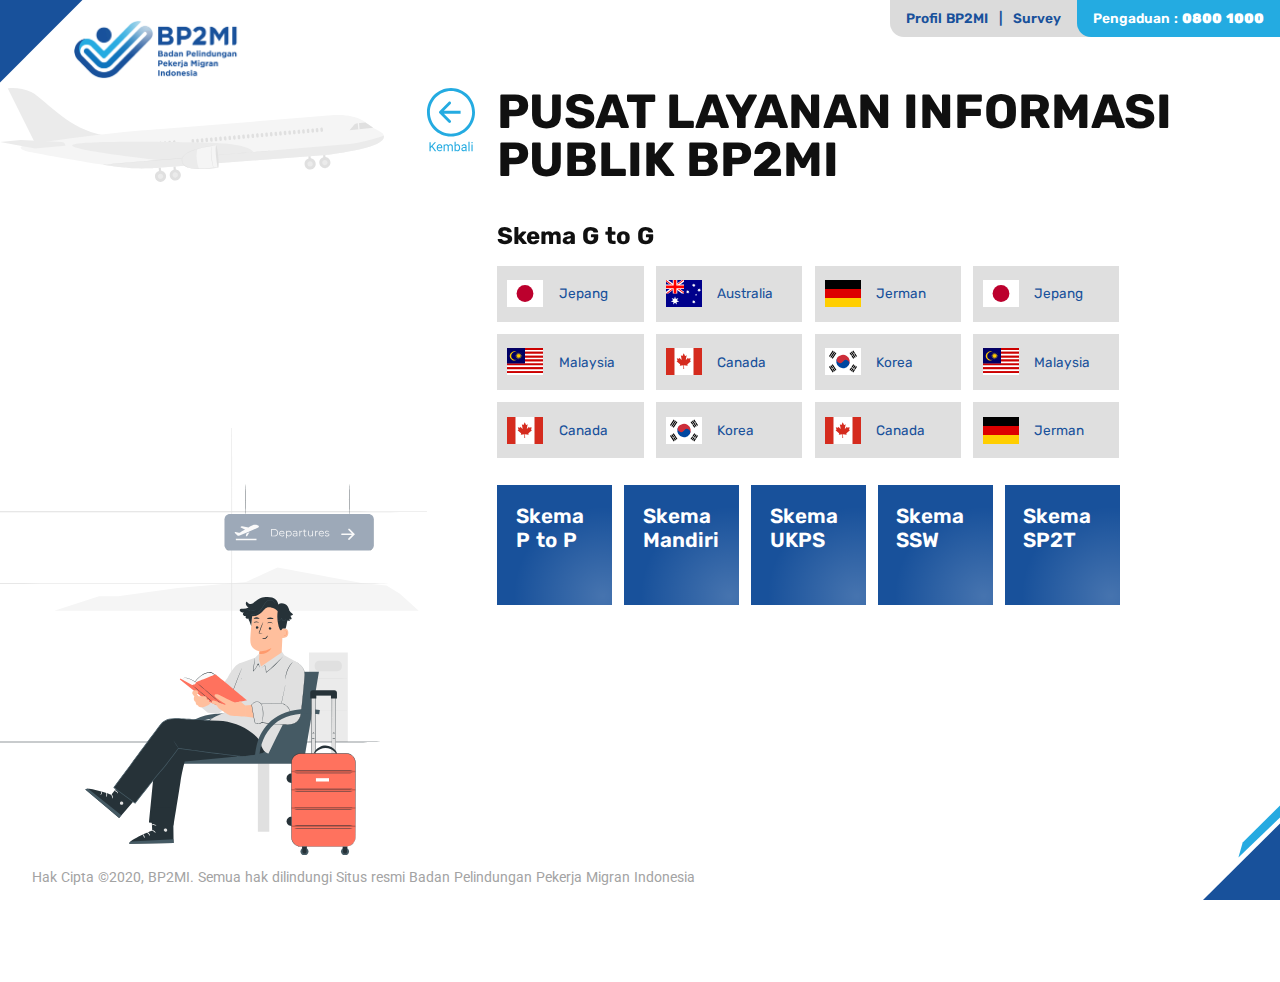
==== commit 490f3b6e: "update bekerja" ====
--- a/bekerja-di-luar-negeri.html
+++ b/bekerja-di-luar-negeri.html
@@ -11,7 +11,7 @@
     <meta name="description" content="" />
     <meta name="viewport" content="width=device-width, initial-scale=1" />
     <link rel="stylesheet preload prefetch" type="text/css" href="assets/css/main.css" as="style" />
-    <link rel="stylesheet preload prefetch" type="text/css" href="assets/css/home.css" as="style" />
+    <link rel="stylesheet preload prefetch" type="text/css" href="assets/css/flags-container.css" as="style" />
     <link rel="stylesheet" href="https://fonts.googleapis.com/css2?family=Material+Symbols+Outlined:opsz,wght,FILL,GRAD@20..48,100..700,0..1,-50..200" />
   </head>
   <body>
@@ -39,20 +39,95 @@
           <img src="assets/svg/plane-big.svg" alt="plane moving to top" class="line-bg" />
 
           <!-- ILUSTRASI YANG DIGANTI -->
-          <img src="assets/svg/back-button.svg" class="petugas" alt="a man reading while waiting to board" />
+          <img src="assets/svg/bekerja-main-graph.svg" class="petugas" alt="a man reading while waiting to board" />
         </div>
         <div class="main-content">
-          <p></p>
+          <div class="row">
+            <a href="/">
+              <img src="assets/svg/back-button.svg" alt="business bag icon" class="back-button" />
+            </a>
+            <h1 class="text primary x-x-x-large uppercase" data-aos="fade-up" data-aos-delay="200" data-aos-durartion="5000">
+              Pusat Layanan INFORMASI <br />
+              Publik BP2MI
+            </h1>
+          </div>
           <div class="home-card">
-            <a href="/bekerja-di-luar-negeri.html" class="card big" data-aos="fade-left" data-aos-anchor="#example-anchor" data-aos-offset="500" data-aos-delay="600" data-aos-durartion="2000">
-              <img src="assets/svg/business.png" alt="business bag icon" class="icon" />
-              <div class="row">
-                <p class="text small white">Bekerja ke Luar Negeri</p>
-                <span class="fi fi-gr"></span> <span class="fi fi-gr fis"></span>
-                <img src="assets/svg/passport-ticket.svg" alt="passport and ticket" class="companion" />
+            <div class="card" data-aos="ade-lef" data-aos-anchor="#example-anchor" data-aos-offset="500" data-aos-delay="300" data-aos-durartion="2000">
+              <h2 data-aos="fade-in" data-aos-anchor="#example-anchor" data-aos-offset="500" data-aos-delay="250" data-aos-durartion="2000">Skema G to G</h2>
+              <div class="child row">
+                <div class="row country-list" data-aos="fade-left" data-aos-delay="200" data-aos-durartion="2000">
+                  <span class="fi fi-jp"></span>
+                  <p class="text blue-primary x-small">Jepang</p>
+                </div>
+                <div class="row country-list" data-aos="fade-left" data-aos-delay="300" data-aos-durartion="2000">
+                  <span class="fi fi-au"></span>
+                  <p class="text blue-primary x-small">Australia</p>
+                </div>
+                <div class="row country-list" data-aos="fade-left" data-aos-delay="400" data-aos-durartion="2000">
+                  <span class="fi fi-de"></span>
+                  <p class="text blue-primary x-small">Jerman</p>
+                </div>
+                <div class="row country-list" data-aos="fade-left" data-aos-delay="500" data-aos-durartion="2000">
+                  <span class="fi fi-jp"></span>
+                  <p class="text blue-primary x-small">Jepang</p>
+                </div>
+                <div class="row country-list" data-aos="fade-left" data-aos-delay="600" data-aos-durartion="2000">
+                  <span class="fi fi-my"></span>
+                  <p class="text blue-primary x-small">Malaysia</p>
+                </div>
+                <div class="row country-list" data-aos="fade-left" data-aos-delay="700" data-aos-durartion="2000">
+                  <span class="fi fi-ca"></span>
+                  <p class="text blue-primary x-small">Canada</p>
+                </div>
+                <div class="row country-list" data-aos="fade-left" data-aos-delay="800" data-aos-durartion="2000">
+                  <span class="fi fi-kr"></span>
+                  <p class="text blue-primary x-small">Korea</p>
+                </div>
+                <div class="row country-list" data-aos="fade-left" data-aos-delay="900" data-aos-durartion="2000">
+                  <span class="fi fi-my"></span>
+                  <p class="text blue-primary x-small">Malaysia</p>
+                </div>
+                <div class="row country-list" data-aos="fade-left" data-aos-delay="1000" data-aos-durartion="2000">
+                  <span class="fi fi-ca"></span>
+                  <p class="text blue-primary x-small">Canada</p>
+                </div>
+                <div class="row country-list" data-aos="fade-left" data-aos-delay="1100" data-aos-durartion="2000">
+                  <span class="fi fi-kr"></span>
+                  <p class="text blue-primary x-small">Korea</p>
+                </div>
+                <div class="row country-list" data-aos="fade-left" data-aos-delay="1200" data-aos-durartion="2000">
+                  <span class="fi fi-ca"></span>
+                  <p class="text blue-primary x-small">Canada</p>
+                </div>
+
+                <div class="row country-list" data-aos="fade-left" data-aos-delay="0" data-aos-durartion="2000">
+                  <span class="fi fi-de"></span>
+                  <p class="text blue-primary x-small">Jerman</p>
+                </div>
               </div>
-            </a>
+            </div>
+            <div class="card" data-aos="fade-left" data-aos-anchor="#example-anchor" data-aos-offset="500" data-aos-delay="400" data-aos-durartion="2000">
+              <h2>Skema P to P</h2>
+            </div>
+            <div class="card" data-aos="fade-left" data-aos-anchor="#example-anchor" data-aos-offset="500" data-aos-delay="500" data-aos-durartion="2000">
+              <h2>Skema Mandiri</h2>
+            </div>
+            <div class="card" data-aos="fade-left" data-aos-anchor="#example-anchor" data-aos-offset="500" data-aos-delay="600" data-aos-durartion="2000">
+              <h2>Skema UKPS</h2>
+            </div>
+            <div class="card" data-aos="fade-left" data-aos-anchor="#example-anchor" data-aos-offset="500" data-aos-delay="700" data-aos-durartion="2000">
+              <h2>Skema SSW</h2>
+            </div>
+            <div class="card" data-aos="fade-left" data-aos-anchor="#example-anchor" data-aos-offset="500" data-aos-delay="800" data-aos-durartion="2000">
+              <h2>Skema SP2T</h2>
+            </div>
           </div>
+        </div>
+      </div>
+      <div class="modals" id="modals">
+        <div class="popup-content">
+          <img src="assets/svg/jepang.jpg" alt="jepang" />
+          <div class="close-btn"><span class="material-symbols-outlined">close</span></div>
         </div>
       </div>
     </main>
--- a/assets/css/main.css
+++ b/assets/css/main.css
@@ -1 +1 @@
-@import"https://fonts.googleapis.com/css2?family=Roboto:ital@0;1&family=Rubik:ital,wght@0,300;0,400;0,600;0,700;0,900;1,400;1,600;1,700;1,900&display=swap";:root{--color-white: #ffff;--color-black: #101010;--color-black-secondary: #1b1b1b;--color-primary: #18519b;--color-secondary: #0e74bd;--color-light: #24abe1;--color-gray: #a3a3a3;--color-grayLight: #dbdbdb;--text-base-size: 16px;--text-xs: calc((var(--text-base-size)) * 0.85);--text-sm: calc((var(--text-base-size)) * 0.95);--text-md: var(--text-base-size);--text-lg: calc((var(--text-base-size)) + 4);--text-xl: calc((var(--text-base-size)) * 1.5);--text-xxl: calc((var(--text-base-size)) * 2.25);--text-xxxl: calc((var(--text-base-size)) * 3);--text-light: 300;--text-regular: 400;--text-semiBold: 600;--text-bold: 700;--text-extraBold: 900;--text-default: "Rubik", -apple-system, BlinkMacSystemFont, "Segoe UI", Roboto, "Helvetica Neue", Arial, sans-serif;--text-main: "Rubik", sans-serif;--text-secondary: "Roboto", sans-serif;--space-unit: 1em;--space-xxxxs: calc(0.125 * var(--space-unit));--space-xxxs: calc(0.25 * var(--space-unit));--space-xxs: calc(0.375 * var(--space-unit));--space-xs: calc(0.5 * var(--space-unit));--space-sm: calc(0.75 * var(--space-unit));--space-md: calc(1.25 * var(--space-unit));--space-lg: calc(2 * var(--space-unit));--space-xl: calc(3.25 * var(--space-unit));--space-xxl: calc(5.25 * var(--space-unit));--space-xxxl: calc(8.5 * var(--space-unit));--space-xxxxl: calc(13.75 * var(--space-unit));--navbar-middle: calc(100% - (3rem + 14vw)) %;--transition: all 0.5s cubic-bezier(0.075, 0.82, 0.165, 1)}@media(min-width: 1600px){:root{--text-scale-ratio: 1.3;--text-base-size: 20px}}@media(max-width: 800px){:root{--text-base-size: 13px}}@media all and (max-width: 1360px){:root{--text-scale-ratio-big: 1.5}}::-webkit-scrollbar{width:8px}::-webkit-scrollbar-track{background:#f1f1f1}::-webkit-scrollbar-thumb{background:#888}::-webkit-scrollbar-thumb:hover{background:#555}html,body{padding:0;margin:0;font-family:var(--text-default);font-size:var(--text-sm);font-weight:var(--text-regular);word-spacing:1px;-ms-text-size-adjust:100%;-webkit-text-size-adjust:100%;-moz-osx-font-smoothing:grayscale;-webkit-font-smoothing:antialiased;box-sizing:border-box;max-width:100%}body{height:100vh;width:100vw;overflow:hidden}@media(max-width: 800px){body{height:-moz-max-content;height:max-content;overflow:scroll}}.material-symbols-outlined{font-variation-settings:"FILL" 0,"wght" 400,"GRAD" 0,"opsz" 48}a{color:inherit;text-decoration:none}a,p,span,div,input,select,textarea,article,aside,figcaption,footer,header,hgroup,h1,h2,h3,h4,h5,h6,ol,li{font-family:var(--text-main)}p,li,a{line-height:1.56}@media(max-width: 800px){p,li,a{line-height:1.2}}*{box-sizing:border-box}img{-o-object-fit:contain;object-fit:contain}.header{position:relative;display:flex;justify-content:space-between;width:100vw;height:82px;padding-left:46px}.header::before{content:"";position:absolute;top:-40px;left:-10px;width:0;height:0;border-bottom:60px solid rgba(0,0,0,0);border-top:60px solid rgba(0,0,0,0);border-right:60px solid var(--color-primary);transform:rotate(45deg)}@media(max-width: 800px){.header::before{top:-20px;left:-10px;border-bottom:30px solid rgba(0,0,0,0);border-top:30px solid rgba(0,0,0,0);border-right:30px solid var(--color-primary)}}.header .logo-image{-o-object-fit:contain;object-fit:contain;height:80%;width:auto;margin-top:16px;margin-left:24px}@media(max-width: 800px){.header .logo-image{height:3rem;margin-left:-12px}}.header .info-bar{display:flex;justify-content:flex-end;height:-moz-fit-content;height:fit-content;background:var(--color-grayLight);border-radius:0 0 0 14px}@media(max-width: 800px){.header .info-bar{flex-direction:column;margin-right:-3rem}}.header .info-bar .link-bar{padding:8px 16px}@media(max-width: 800px){.header .info-bar .link-bar{padding:4px 8px}}.header .info-bar .link-bar span{padding:0 6px}.header .info-bar .pengaduan-bar{border-radius:0 0 0 14px;padding:8px 16px;background:var(--color-light)}@media(max-width: 800px){.header .info-bar .pengaduan-bar{padding:4px 6px}}.header .info-bar .pengaduan-bar p{margin:0}footer{position:fixed;bottom:0;left:0;width:100%}footer .footer-bar{position:relative}footer .footer-bar .text{padding:12px 12px 12px 32px;background:var(--color-white)}footer .footer-bar .acc{position:absolute;top:auto;bottom:0;left:auto;right:0;width:6vw;height:auto}main .row{display:flex}main .row.main{align-items:flex-end;width:100%;height:100vh;padding-top:.5%}@media(max-width: 1100px){main .row.main{flex-wrap:wrap}}@media(min-width: 1600px){main .row.main{padding-top:4%}}main .main-graphic{position:relative;width:60%}@media(max-width: 1100px){main .main-graphic{order:2;margin-left:50%}}main .main-graphic img{position:absolute;height:80vh;width:auto;left:0;top:auto;bottom:20px}@media(max-width: 1100px){main .main-graphic img{height:30vh;left:-10vw;bottom:0}}main .main-graphic .line-bg{animation:rotating 100000ms linear infinite}main .main-graphic .q-mark{bottom:82px}main .main-graphic .petugas{transform:translateX(25%);height:70vh;bottom:110px}@media(max-width: 1100px){main .main-graphic .petugas{height:30vh;bottom:0px}}main .main-content{margin-left:0vw;height:100%;z-index:100}@media(max-width: 1100px){main .main-content{padding-left:10%}}main .main-content h1{margin-top:0;margin-bottom:1rem;line-height:1;width:85%}main .main-content .search-bar{width:80%;position:relative}@media(min-width: 1600px){main .main-content .search-bar{width:75%}}main .main-content .search-bar .bar{width:100%;height:calc((var(--text-xxl))*1.2);font-size:var(--text-lg);border:1px var(--color-gray) solid;padding-left:1rem}main .main-content .search-bar button{position:absolute;right:4px;top:0;height:calc((var(--text-xxl))*1.2);width:calc((var(--text-xxl))*1.2);background:0;border:none;cursor:pointer}main .main-content .search-bar button .material-symbols-outlined{font-size:calc((var(--text-xxl))*.7);color:var(--color-secondary);font-weight:500}main .home-card{margin-top:1.5rem;display:flex;width:80%;gap:calc(.8vw + 2px);flex-wrap:wrap}@media(min-width: 1600px){main .home-card{margin-top:2rem;gap:calc(1vw + 2px);width:75%}}@media(max-width: 800px){main .home-card{width:60%}}main .home-card .card{position:relative;display:flex;flex-direction:column;justify-content:space-between;align-items:flex-start;background:var(--color-primary);padding:1.2rem 1.2rem;padding-bottom:0;width:calc(25% - (.8vw + 2px));min-height:150px;opacity:0;transition:all .2s ease-in-out}@media(min-width: 1600px){main .home-card .card{min-height:180px;width:calc(25% - (1vw + 2px))}}main .home-card .card:has(.companion){width:50%}@media(max-width: 800px){main .home-card .card{width:80%}main .home-card .card:has(.companion){width:80%}}main .home-card .card::before{content:"";position:absolute;bottom:0;right:0;width:14vw;height:14vw;background:radial-gradient(50% 50% at 50% 50%, rgba(255, 255, 255, 0.2) 0%, rgba(255, 255, 255, 0) 100%);transform:translate(45%, 45%)}main .home-card .card .icon{height:32px;width:auto}main .home-card .card .row{width:100%;justify-content:space-between;align-items:flex-end}main .home-card .card .row .text{padding-bottom:1.2rem;width:12vw;line-height:1.2}main .home-card .card .row .companion{margin-left:1rem}main .home-card .card:hover{transition-delay:.6s !important;opacity:.7;transform:scale(95%)}@keyframes rotating{0%{transform:rotate(0deg)}100%{transform:rotate(360deg)}}p{-webkit-margin-before:0;margin-block-start:0;-webkit-margin-after:0;margin-block-end:0}.text.primary{color:var(--color-black)}.text.secondary{color:var(--color-black-secondary)}.text.blue-primary{color:var(--color-primary)}.text.blue-secondary{color:var(--color-secondary)}.text.white{color:var(--color-white)}.text.grey{color:var(--color-gray)}.text.grey-light{color:var(--color-grayLight)}.text.x-small{font-size:var(--text-xs)}.text.small{font-size:var(--text-sm)}.text.regular{font-size:var(--text-md)}.text.s-large{font-size:calc(var(--text-md)*1.4)}.text.x-large{font-size:var(--text-xl)}.text.x-x-large{font-size:var(--text-xxl)}.text.x-x-x-large{font-size:var(--text-xxxl)}.text.light{font-weight:var(--text-light)}.text.regular{font-weight:var(--text-regular)}.text.semi-bold{font-weight:var(--text-semiBold)}.text.bold{font-weight:var(--text-bold)}.text.extra-bold{font-weight:var(--text-extraBold)}.text.roboto{font-family:"Roboto",sans-serif}.text.uppercase{text-transform:uppercase}#nprogress{pointer-events:none}#nprogress .bar{background:var(--color-primary);position:fixed;z-index:1031;top:0;left:0;width:100%;height:2px}#nprogress .peg{display:block;position:absolute;right:0px;width:100px;height:100%;box-shadow:0 0 10px var(--color-primary),0 0 5px var(--color-primary);opacity:1;transform:rotate(3deg) translate(0px, -4px)}#nprogress .spinner{display:block;position:fixed;z-index:1031;top:15px;right:15px}#nprogress .spinner-icon{width:18px;height:18px;box-sizing:border-box;border:solid 2px rgba(0,0,0,0);border-top-color:var(--color-primary);border-left-color:var(--color-primary);border-radius:50%;animation:nprogress-spinner 400ms linear infinite}.nprogress-custom-parent{overflow:hidden;position:relative}.nprogress-custom-parent #nprogress .spinner,.nprogress-custom-parent #nprogress .bar{position:absolute}@keyframes nprogress-spinner{0%{transform:rotate(0deg)}100%{transform:rotate(360deg)}}[data-aos][data-aos][data-aos-duration="50"],body[data-aos-duration="50"] [data-aos]{transition-duration:50ms}[data-aos][data-aos][data-aos-delay="50"],body[data-aos-delay="50"] [data-aos]{transition-delay:0}[data-aos][data-aos][data-aos-delay="50"].aos-animate,body[data-aos-delay="50"] [data-aos].aos-animate{transition-delay:50ms}[data-aos][data-aos][data-aos-duration="100"],body[data-aos-duration="100"] [data-aos]{transition-duration:.1s}[data-aos][data-aos][data-aos-delay="100"],body[data-aos-delay="100"] [data-aos]{transition-delay:0}[data-aos][data-aos][data-aos-delay="100"].aos-animate,body[data-aos-delay="100"] [data-aos].aos-animate{transition-delay:.1s}[data-aos][data-aos][data-aos-duration="150"],body[data-aos-duration="150"] [data-aos]{transition-duration:.15s}[data-aos][data-aos][data-aos-delay="150"],body[data-aos-delay="150"] [data-aos]{transition-delay:0}[data-aos][data-aos][data-aos-delay="150"].aos-animate,body[data-aos-delay="150"] [data-aos].aos-animate{transition-delay:.15s}[data-aos][data-aos][data-aos-duration="200"],body[data-aos-duration="200"] [data-aos]{transition-duration:.2s}[data-aos][data-aos][data-aos-delay="200"],body[data-aos-delay="200"] [data-aos]{transition-delay:0}[data-aos][data-aos][data-aos-delay="200"].aos-animate,body[data-aos-delay="200"] [data-aos].aos-animate{transition-delay:.2s}[data-aos][data-aos][data-aos-duration="250"],body[data-aos-duration="250"] [data-aos]{transition-duration:.25s}[data-aos][data-aos][data-aos-delay="250"],body[data-aos-delay="250"] [data-aos]{transition-delay:0}[data-aos][data-aos][data-aos-delay="250"].aos-animate,body[data-aos-delay="250"] [data-aos].aos-animate{transition-delay:.25s}[data-aos][data-aos][data-aos-duration="300"],body[data-aos-duration="300"] [data-aos]{transition-duration:.3s}[data-aos][data-aos][data-aos-delay="300"],body[data-aos-delay="300"] [data-aos]{transition-delay:0}[data-aos][data-aos][data-aos-delay="300"].aos-animate,body[data-aos-delay="300"] [data-aos].aos-animate{transition-delay:.3s}[data-aos][data-aos][data-aos-duration="350"],body[data-aos-duration="350"] [data-aos]{transition-duration:.35s}[data-aos][data-aos][data-aos-delay="350"],body[data-aos-delay="350"] [data-aos]{transition-delay:0}[data-aos][data-aos][data-aos-delay="350"].aos-animate,body[data-aos-delay="350"] [data-aos].aos-animate{transition-delay:.35s}[data-aos][data-aos][data-aos-duration="400"],body[data-aos-duration="400"] [data-aos]{transition-duration:.4s}[data-aos][data-aos][data-aos-delay="400"],body[data-aos-delay="400"] [data-aos]{transition-delay:0}[data-aos][data-aos][data-aos-delay="400"].aos-animate,body[data-aos-delay="400"] [data-aos].aos-animate{transition-delay:.4s}[data-aos][data-aos][data-aos-duration="450"],body[data-aos-duration="450"] [data-aos]{transition-duration:.45s}[data-aos][data-aos][data-aos-delay="450"],body[data-aos-delay="450"] [data-aos]{transition-delay:0}[data-aos][data-aos][data-aos-delay="450"].aos-animate,body[data-aos-delay="450"] [data-aos].aos-animate{transition-delay:.45s}[data-aos][data-aos][data-aos-duration="500"],body[data-aos-duration="500"] [data-aos]{transition-duration:.5s}[data-aos][data-aos][data-aos-delay="500"],body[data-aos-delay="500"] [data-aos]{transition-delay:0}[data-aos][data-aos][data-aos-delay="500"].aos-animate,body[data-aos-delay="500"] [data-aos].aos-animate{transition-delay:.5s}[data-aos][data-aos][data-aos-duration="550"],body[data-aos-duration="550"] [data-aos]{transition-duration:.55s}[data-aos][data-aos][data-aos-delay="550"],body[data-aos-delay="550"] [data-aos]{transition-delay:0}[data-aos][data-aos][data-aos-delay="550"].aos-animate,body[data-aos-delay="550"] [data-aos].aos-animate{transition-delay:.55s}[data-aos][data-aos][data-aos-duration="600"],body[data-aos-duration="600"] [data-aos]{transition-duration:.6s}[data-aos][data-aos][data-aos-delay="600"],body[data-aos-delay="600"] [data-aos]{transition-delay:0}[data-aos][data-aos][data-aos-delay="600"].aos-animate,body[data-aos-delay="600"] [data-aos].aos-animate{transition-delay:.6s}[data-aos][data-aos][data-aos-duration="650"],body[data-aos-duration="650"] [data-aos]{transition-duration:.65s}[data-aos][data-aos][data-aos-delay="650"],body[data-aos-delay="650"] [data-aos]{transition-delay:0}[data-aos][data-aos][data-aos-delay="650"].aos-animate,body[data-aos-delay="650"] [data-aos].aos-animate{transition-delay:.65s}[data-aos][data-aos][data-aos-duration="700"],body[data-aos-duration="700"] [data-aos]{transition-duration:.7s}[data-aos][data-aos][data-aos-delay="700"],body[data-aos-delay="700"] [data-aos]{transition-delay:0}[data-aos][data-aos][data-aos-delay="700"].aos-animate,body[data-aos-delay="700"] [data-aos].aos-animate{transition-delay:.7s}[data-aos][data-aos][data-aos-duration="750"],body[data-aos-duration="750"] [data-aos]{transition-duration:.75s}[data-aos][data-aos][data-aos-delay="750"],body[data-aos-delay="750"] [data-aos]{transition-delay:0}[data-aos][data-aos][data-aos-delay="750"].aos-animate,body[data-aos-delay="750"] [data-aos].aos-animate{transition-delay:.75s}[data-aos][data-aos][data-aos-duration="800"],body[data-aos-duration="800"] [data-aos]{transition-duration:.8s}[data-aos][data-aos][data-aos-delay="800"],body[data-aos-delay="800"] [data-aos]{transition-delay:0}[data-aos][data-aos][data-aos-delay="800"].aos-animate,body[data-aos-delay="800"] [data-aos].aos-animate{transition-delay:.8s}[data-aos][data-aos][data-aos-duration="850"],body[data-aos-duration="850"] [data-aos]{transition-duration:.85s}[data-aos][data-aos][data-aos-delay="850"],body[data-aos-delay="850"] [data-aos]{transition-delay:0}[data-aos][data-aos][data-aos-delay="850"].aos-animate,body[data-aos-delay="850"] [data-aos].aos-animate{transition-delay:.85s}[data-aos][data-aos][data-aos-duration="900"],body[data-aos-duration="900"] [data-aos]{transition-duration:.9s}[data-aos][data-aos][data-aos-delay="900"],body[data-aos-delay="900"] [data-aos]{transition-delay:0}[data-aos][data-aos][data-aos-delay="900"].aos-animate,body[data-aos-delay="900"] [data-aos].aos-animate{transition-delay:.9s}[data-aos][data-aos][data-aos-duration="950"],body[data-aos-duration="950"] [data-aos]{transition-duration:.95s}[data-aos][data-aos][data-aos-delay="950"],body[data-aos-delay="950"] [data-aos]{transition-delay:0}[data-aos][data-aos][data-aos-delay="950"].aos-animate,body[data-aos-delay="950"] [data-aos].aos-animate{transition-delay:.95s}[data-aos][data-aos][data-aos-duration="1000"],body[data-aos-duration="1000"] [data-aos]{transition-duration:1s}[data-aos][data-aos][data-aos-delay="1000"],body[data-aos-delay="1000"] [data-aos]{transition-delay:0}[data-aos][data-aos][data-aos-delay="1000"].aos-animate,body[data-aos-delay="1000"] [data-aos].aos-animate{transition-delay:1s}[data-aos][data-aos][data-aos-duration="1050"],body[data-aos-duration="1050"] [data-aos]{transition-duration:1.05s}[data-aos][data-aos][data-aos-delay="1050"],body[data-aos-delay="1050"] [data-aos]{transition-delay:0}[data-aos][data-aos][data-aos-delay="1050"].aos-animate,body[data-aos-delay="1050"] [data-aos].aos-animate{transition-delay:1.05s}[data-aos][data-aos][data-aos-duration="1100"],body[data-aos-duration="1100"] [data-aos]{transition-duration:1.1s}[data-aos][data-aos][data-aos-delay="1100"],body[data-aos-delay="1100"] [data-aos]{transition-delay:0}[data-aos][data-aos][data-aos-delay="1100"].aos-animate,body[data-aos-delay="1100"] [data-aos].aos-animate{transition-delay:1.1s}[data-aos][data-aos][data-aos-duration="1150"],body[data-aos-duration="1150"] [data-aos]{transition-duration:1.15s}[data-aos][data-aos][data-aos-delay="1150"],body[data-aos-delay="1150"] [data-aos]{transition-delay:0}[data-aos][data-aos][data-aos-delay="1150"].aos-animate,body[data-aos-delay="1150"] [data-aos].aos-animate{transition-delay:1.15s}[data-aos][data-aos][data-aos-duration="1200"],body[data-aos-duration="1200"] [data-aos]{transition-duration:1.2s}[data-aos][data-aos][data-aos-delay="1200"],body[data-aos-delay="1200"] [data-aos]{transition-delay:0}[data-aos][data-aos][data-aos-delay="1200"].aos-animate,body[data-aos-delay="1200"] [data-aos].aos-animate{transition-delay:1.2s}[data-aos][data-aos][data-aos-duration="1250"],body[data-aos-duration="1250"] [data-aos]{transition-duration:1.25s}[data-aos][data-aos][data-aos-delay="1250"],body[data-aos-delay="1250"] [data-aos]{transition-delay:0}[data-aos][data-aos][data-aos-delay="1250"].aos-animate,body[data-aos-delay="1250"] [data-aos].aos-animate{transition-delay:1.25s}[data-aos][data-aos][data-aos-duration="1300"],body[data-aos-duration="1300"] [data-aos]{transition-duration:1.3s}[data-aos][data-aos][data-aos-delay="1300"],body[data-aos-delay="1300"] [data-aos]{transition-delay:0}[data-aos][data-aos][data-aos-delay="1300"].aos-animate,body[data-aos-delay="1300"] [data-aos].aos-animate{transition-delay:1.3s}[data-aos][data-aos][data-aos-duration="1350"],body[data-aos-duration="1350"] [data-aos]{transition-duration:1.35s}[data-aos][data-aos][data-aos-delay="1350"],body[data-aos-delay="1350"] [data-aos]{transition-delay:0}[data-aos][data-aos][data-aos-delay="1350"].aos-animate,body[data-aos-delay="1350"] [data-aos].aos-animate{transition-delay:1.35s}[data-aos][data-aos][data-aos-duration="1400"],body[data-aos-duration="1400"] [data-aos]{transition-duration:1.4s}[data-aos][data-aos][data-aos-delay="1400"],body[data-aos-delay="1400"] [data-aos]{transition-delay:0}[data-aos][data-aos][data-aos-delay="1400"].aos-animate,body[data-aos-delay="1400"] [data-aos].aos-animate{transition-delay:1.4s}[data-aos][data-aos][data-aos-duration="1450"],body[data-aos-duration="1450"] [data-aos]{transition-duration:1.45s}[data-aos][data-aos][data-aos-delay="1450"],body[data-aos-delay="1450"] [data-aos]{transition-delay:0}[data-aos][data-aos][data-aos-delay="1450"].aos-animate,body[data-aos-delay="1450"] [data-aos].aos-animate{transition-delay:1.45s}[data-aos][data-aos][data-aos-duration="1500"],body[data-aos-duration="1500"] [data-aos]{transition-duration:1.5s}[data-aos][data-aos][data-aos-delay="1500"],body[data-aos-delay="1500"] [data-aos]{transition-delay:0}[data-aos][data-aos][data-aos-delay="1500"].aos-animate,body[data-aos-delay="1500"] [data-aos].aos-animate{transition-delay:1.5s}[data-aos][data-aos][data-aos-duration="1550"],body[data-aos-duration="1550"] [data-aos]{transition-duration:1.55s}[data-aos][data-aos][data-aos-delay="1550"],body[data-aos-delay="1550"] [data-aos]{transition-delay:0}[data-aos][data-aos][data-aos-delay="1550"].aos-animate,body[data-aos-delay="1550"] [data-aos].aos-animate{transition-delay:1.55s}[data-aos][data-aos][data-aos-duration="1600"],body[data-aos-duration="1600"] [data-aos]{transition-duration:1.6s}[data-aos][data-aos][data-aos-delay="1600"],body[data-aos-delay="1600"] [data-aos]{transition-delay:0}[data-aos][data-aos][data-aos-delay="1600"].aos-animate,body[data-aos-delay="1600"] [data-aos].aos-animate{transition-delay:1.6s}[data-aos][data-aos][data-aos-duration="1650"],body[data-aos-duration="1650"] [data-aos]{transition-duration:1.65s}[data-aos][data-aos][data-aos-delay="1650"],body[data-aos-delay="1650"] [data-aos]{transition-delay:0}[data-aos][data-aos][data-aos-delay="1650"].aos-animate,body[data-aos-delay="1650"] [data-aos].aos-animate{transition-delay:1.65s}[data-aos][data-aos][data-aos-duration="1700"],body[data-aos-duration="1700"] [data-aos]{transition-duration:1.7s}[data-aos][data-aos][data-aos-delay="1700"],body[data-aos-delay="1700"] [data-aos]{transition-delay:0}[data-aos][data-aos][data-aos-delay="1700"].aos-animate,body[data-aos-delay="1700"] [data-aos].aos-animate{transition-delay:1.7s}[data-aos][data-aos][data-aos-duration="1750"],body[data-aos-duration="1750"] [data-aos]{transition-duration:1.75s}[data-aos][data-aos][data-aos-delay="1750"],body[data-aos-delay="1750"] [data-aos]{transition-delay:0}[data-aos][data-aos][data-aos-delay="1750"].aos-animate,body[data-aos-delay="1750"] [data-aos].aos-animate{transition-delay:1.75s}[data-aos][data-aos][data-aos-duration="1800"],body[data-aos-duration="1800"] [data-aos]{transition-duration:1.8s}[data-aos][data-aos][data-aos-delay="1800"],body[data-aos-delay="1800"] [data-aos]{transition-delay:0}[data-aos][data-aos][data-aos-delay="1800"].aos-animate,body[data-aos-delay="1800"] [data-aos].aos-animate{transition-delay:1.8s}[data-aos][data-aos][data-aos-duration="1850"],body[data-aos-duration="1850"] [data-aos]{transition-duration:1.85s}[data-aos][data-aos][data-aos-delay="1850"],body[data-aos-delay="1850"] [data-aos]{transition-delay:0}[data-aos][data-aos][data-aos-delay="1850"].aos-animate,body[data-aos-delay="1850"] [data-aos].aos-animate{transition-delay:1.85s}[data-aos][data-aos][data-aos-duration="1900"],body[data-aos-duration="1900"] [data-aos]{transition-duration:1.9s}[data-aos][data-aos][data-aos-delay="1900"],body[data-aos-delay="1900"] [data-aos]{transition-delay:0}[data-aos][data-aos][data-aos-delay="1900"].aos-animate,body[data-aos-delay="1900"] [data-aos].aos-animate{transition-delay:1.9s}[data-aos][data-aos][data-aos-duration="1950"],body[data-aos-duration="1950"] [data-aos]{transition-duration:1.95s}[data-aos][data-aos][data-aos-delay="1950"],body[data-aos-delay="1950"] [data-aos]{transition-delay:0}[data-aos][data-aos][data-aos-delay="1950"].aos-animate,body[data-aos-delay="1950"] [data-aos].aos-animate{transition-delay:1.95s}[data-aos][data-aos][data-aos-duration="2000"],body[data-aos-duration="2000"] [data-aos]{transition-duration:2s}[data-aos][data-aos][data-aos-delay="2000"],body[data-aos-delay="2000"] [data-aos]{transition-delay:0}[data-aos][data-aos][data-aos-delay="2000"].aos-animate,body[data-aos-delay="2000"] [data-aos].aos-animate{transition-delay:2s}[data-aos][data-aos][data-aos-duration="2050"],body[data-aos-duration="2050"] [data-aos]{transition-duration:2.05s}[data-aos][data-aos][data-aos-delay="2050"],body[data-aos-delay="2050"] [data-aos]{transition-delay:0}[data-aos][data-aos][data-aos-delay="2050"].aos-animate,body[data-aos-delay="2050"] [data-aos].aos-animate{transition-delay:2.05s}[data-aos][data-aos][data-aos-duration="2100"],body[data-aos-duration="2100"] [data-aos]{transition-duration:2.1s}[data-aos][data-aos][data-aos-delay="2100"],body[data-aos-delay="2100"] [data-aos]{transition-delay:0}[data-aos][data-aos][data-aos-delay="2100"].aos-animate,body[data-aos-delay="2100"] [data-aos].aos-animate{transition-delay:2.1s}[data-aos][data-aos][data-aos-duration="2150"],body[data-aos-duration="2150"] [data-aos]{transition-duration:2.15s}[data-aos][data-aos][data-aos-delay="2150"],body[data-aos-delay="2150"] [data-aos]{transition-delay:0}[data-aos][data-aos][data-aos-delay="2150"].aos-animate,body[data-aos-delay="2150"] [data-aos].aos-animate{transition-delay:2.15s}[data-aos][data-aos][data-aos-duration="2200"],body[data-aos-duration="2200"] [data-aos]{transition-duration:2.2s}[data-aos][data-aos][data-aos-delay="2200"],body[data-aos-delay="2200"] [data-aos]{transition-delay:0}[data-aos][data-aos][data-aos-delay="2200"].aos-animate,body[data-aos-delay="2200"] [data-aos].aos-animate{transition-delay:2.2s}[data-aos][data-aos][data-aos-duration="2250"],body[data-aos-duration="2250"] [data-aos]{transition-duration:2.25s}[data-aos][data-aos][data-aos-delay="2250"],body[data-aos-delay="2250"] [data-aos]{transition-delay:0}[data-aos][data-aos][data-aos-delay="2250"].aos-animate,body[data-aos-delay="2250"] [data-aos].aos-animate{transition-delay:2.25s}[data-aos][data-aos][data-aos-duration="2300"],body[data-aos-duration="2300"] [data-aos]{transition-duration:2.3s}[data-aos][data-aos][data-aos-delay="2300"],body[data-aos-delay="2300"] [data-aos]{transition-delay:0}[data-aos][data-aos][data-aos-delay="2300"].aos-animate,body[data-aos-delay="2300"] [data-aos].aos-animate{transition-delay:2.3s}[data-aos][data-aos][data-aos-duration="2350"],body[data-aos-duration="2350"] [data-aos]{transition-duration:2.35s}[data-aos][data-aos][data-aos-delay="2350"],body[data-aos-delay="2350"] [data-aos]{transition-delay:0}[data-aos][data-aos][data-aos-delay="2350"].aos-animate,body[data-aos-delay="2350"] [data-aos].aos-animate{transition-delay:2.35s}[data-aos][data-aos][data-aos-duration="2400"],body[data-aos-duration="2400"] [data-aos]{transition-duration:2.4s}[data-aos][data-aos][data-aos-delay="2400"],body[data-aos-delay="2400"] [data-aos]{transition-delay:0}[data-aos][data-aos][data-aos-delay="2400"].aos-animate,body[data-aos-delay="2400"] [data-aos].aos-animate{transition-delay:2.4s}[data-aos][data-aos][data-aos-duration="2450"],body[data-aos-duration="2450"] [data-aos]{transition-duration:2.45s}[data-aos][data-aos][data-aos-delay="2450"],body[data-aos-delay="2450"] [data-aos]{transition-delay:0}[data-aos][data-aos][data-aos-delay="2450"].aos-animate,body[data-aos-delay="2450"] [data-aos].aos-animate{transition-delay:2.45s}[data-aos][data-aos][data-aos-duration="2500"],body[data-aos-duration="2500"] [data-aos]{transition-duration:2.5s}[data-aos][data-aos][data-aos-delay="2500"],body[data-aos-delay="2500"] [data-aos]{transition-delay:0}[data-aos][data-aos][data-aos-delay="2500"].aos-animate,body[data-aos-delay="2500"] [data-aos].aos-animate{transition-delay:2.5s}[data-aos][data-aos][data-aos-duration="2550"],body[data-aos-duration="2550"] [data-aos]{transition-duration:2.55s}[data-aos][data-aos][data-aos-delay="2550"],body[data-aos-delay="2550"] [data-aos]{transition-delay:0}[data-aos][data-aos][data-aos-delay="2550"].aos-animate,body[data-aos-delay="2550"] [data-aos].aos-animate{transition-delay:2.55s}[data-aos][data-aos][data-aos-duration="2600"],body[data-aos-duration="2600"] [data-aos]{transition-duration:2.6s}[data-aos][data-aos][data-aos-delay="2600"],body[data-aos-delay="2600"] [data-aos]{transition-delay:0}[data-aos][data-aos][data-aos-delay="2600"].aos-animate,body[data-aos-delay="2600"] [data-aos].aos-animate{transition-delay:2.6s}[data-aos][data-aos][data-aos-duration="2650"],body[data-aos-duration="2650"] [data-aos]{transition-duration:2.65s}[data-aos][data-aos][data-aos-delay="2650"],body[data-aos-delay="2650"] [data-aos]{transition-delay:0}[data-aos][data-aos][data-aos-delay="2650"].aos-animate,body[data-aos-delay="2650"] [data-aos].aos-animate{transition-delay:2.65s}[data-aos][data-aos][data-aos-duration="2700"],body[data-aos-duration="2700"] [data-aos]{transition-duration:2.7s}[data-aos][data-aos][data-aos-delay="2700"],body[data-aos-delay="2700"] [data-aos]{transition-delay:0}[data-aos][data-aos][data-aos-delay="2700"].aos-animate,body[data-aos-delay="2700"] [data-aos].aos-animate{transition-delay:2.7s}[data-aos][data-aos][data-aos-duration="2750"],body[data-aos-duration="2750"] [data-aos]{transition-duration:2.75s}[data-aos][data-aos][data-aos-delay="2750"],body[data-aos-delay="2750"] [data-aos]{transition-delay:0}[data-aos][data-aos][data-aos-delay="2750"].aos-animate,body[data-aos-delay="2750"] [data-aos].aos-animate{transition-delay:2.75s}[data-aos][data-aos][data-aos-duration="2800"],body[data-aos-duration="2800"] [data-aos]{transition-duration:2.8s}[data-aos][data-aos][data-aos-delay="2800"],body[data-aos-delay="2800"] [data-aos]{transition-delay:0}[data-aos][data-aos][data-aos-delay="2800"].aos-animate,body[data-aos-delay="2800"] [data-aos].aos-animate{transition-delay:2.8s}[data-aos][data-aos][data-aos-duration="2850"],body[data-aos-duration="2850"] [data-aos]{transition-duration:2.85s}[data-aos][data-aos][data-aos-delay="2850"],body[data-aos-delay="2850"] [data-aos]{transition-delay:0}[data-aos][data-aos][data-aos-delay="2850"].aos-animate,body[data-aos-delay="2850"] [data-aos].aos-animate{transition-delay:2.85s}[data-aos][data-aos][data-aos-duration="2900"],body[data-aos-duration="2900"] [data-aos]{transition-duration:2.9s}[data-aos][data-aos][data-aos-delay="2900"],body[data-aos-delay="2900"] [data-aos]{transition-delay:0}[data-aos][data-aos][data-aos-delay="2900"].aos-animate,body[data-aos-delay="2900"] [data-aos].aos-animate{transition-delay:2.9s}[data-aos][data-aos][data-aos-duration="2950"],body[data-aos-duration="2950"] [data-aos]{transition-duration:2.95s}[data-aos][data-aos][data-aos-delay="2950"],body[data-aos-delay="2950"] [data-aos]{transition-delay:0}[data-aos][data-aos][data-aos-delay="2950"].aos-animate,body[data-aos-delay="2950"] [data-aos].aos-animate{transition-delay:2.95s}[data-aos][data-aos][data-aos-duration="3000"],body[data-aos-duration="3000"] [data-aos]{transition-duration:3s}[data-aos][data-aos][data-aos-delay="3000"],body[data-aos-delay="3000"] [data-aos]{transition-delay:0}[data-aos][data-aos][data-aos-delay="3000"].aos-animate,body[data-aos-delay="3000"] [data-aos].aos-animate{transition-delay:3s}[data-aos][data-aos][data-aos-easing=linear],body[data-aos-easing=linear] [data-aos]{transition-timing-function:cubic-bezier(0.25, 0.25, 0.75, 0.75)}[data-aos][data-aos][data-aos-easing=ease],body[data-aos-easing=ease] [data-aos]{transition-timing-function:ease}[data-aos][data-aos][data-aos-easing=ease-in],body[data-aos-easing=ease-in] [data-aos]{transition-timing-function:ease-in}[data-aos][data-aos][data-aos-easing=ease-out],body[data-aos-easing=ease-out] [data-aos]{transition-timing-function:ease-out}[data-aos][data-aos][data-aos-easing=ease-in-out],body[data-aos-easing=ease-in-out] [data-aos]{transition-timing-function:ease-in-out}[data-aos][data-aos][data-aos-easing=ease-in-back],body[data-aos-easing=ease-in-back] [data-aos]{transition-timing-function:cubic-bezier(0.6, -0.28, 0.735, 0.045)}[data-aos][data-aos][data-aos-easing=ease-out-back],body[data-aos-easing=ease-out-back] [data-aos]{transition-timing-function:cubic-bezier(0.175, 0.885, 0.32, 1.275)}[data-aos][data-aos][data-aos-easing=ease-in-out-back],body[data-aos-easing=ease-in-out-back] [data-aos]{transition-timing-function:cubic-bezier(0.68, -0.55, 0.265, 1.55)}[data-aos][data-aos][data-aos-easing=ease-in-sine],body[data-aos-easing=ease-in-sine] [data-aos]{transition-timing-function:cubic-bezier(0.47, 0, 0.745, 0.715)}[data-aos][data-aos][data-aos-easing=ease-out-sine],body[data-aos-easing=ease-out-sine] [data-aos]{transition-timing-function:cubic-bezier(0.39, 0.575, 0.565, 1)}[data-aos][data-aos][data-aos-easing=ease-in-out-sine],body[data-aos-easing=ease-in-out-sine] [data-aos]{transition-timing-function:cubic-bezier(0.445, 0.05, 0.55, 0.95)}[data-aos][data-aos][data-aos-easing=ease-in-quad],body[data-aos-easing=ease-in-quad] [data-aos]{transition-timing-function:cubic-bezier(0.55, 0.085, 0.68, 0.53)}[data-aos][data-aos][data-aos-easing=ease-out-quad],body[data-aos-easing=ease-out-quad] [data-aos]{transition-timing-function:cubic-bezier(0.25, 0.46, 0.45, 0.94)}[data-aos][data-aos][data-aos-easing=ease-in-out-quad],body[data-aos-easing=ease-in-out-quad] [data-aos]{transition-timing-function:cubic-bezier(0.455, 0.03, 0.515, 0.955)}[data-aos][data-aos][data-aos-easing=ease-in-cubic],body[data-aos-easing=ease-in-cubic] [data-aos]{transition-timing-function:cubic-bezier(0.55, 0.085, 0.68, 0.53)}[data-aos][data-aos][data-aos-easing=ease-out-cubic],body[data-aos-easing=ease-out-cubic] [data-aos]{transition-timing-function:cubic-bezier(0.25, 0.46, 0.45, 0.94)}[data-aos][data-aos][data-aos-easing=ease-in-out-cubic],body[data-aos-easing=ease-in-out-cubic] [data-aos]{transition-timing-function:cubic-bezier(0.455, 0.03, 0.515, 0.955)}[data-aos][data-aos][data-aos-easing=ease-in-quart],body[data-aos-easing=ease-in-quart] [data-aos]{transition-timing-function:cubic-bezier(0.55, 0.085, 0.68, 0.53)}[data-aos][data-aos][data-aos-easing=ease-out-quart],body[data-aos-easing=ease-out-quart] [data-aos]{transition-timing-function:cubic-bezier(0.25, 0.46, 0.45, 0.94)}[data-aos][data-aos][data-aos-easing=ease-in-out-quart],body[data-aos-easing=ease-in-out-quart] [data-aos]{transition-timing-function:cubic-bezier(0.455, 0.03, 0.515, 0.955)}[data-aos^=fade][data-aos^=fade]{opacity:0;transition-property:opacity,transform}[data-aos^=fade][data-aos^=fade].aos-animate{opacity:1;transform:translateZ(0)}[data-aos=fade-up]{transform:translate3d(0, 100px, 0)}[data-aos=fade-down]{transform:translate3d(0, -100px, 0)}[data-aos=fade-right]{transform:translate3d(-100px, 0, 0)}[data-aos=fade-left]{transform:translate3d(100px, 0, 0)}[data-aos=fade-up-right]{transform:translate3d(-100px, 100px, 0)}[data-aos=fade-up-left]{transform:translate3d(100px, 100px, 0)}[data-aos=fade-down-right]{transform:translate3d(-100px, -100px, 0)}[data-aos=fade-down-left]{transform:translate3d(100px, -100px, 0)}[data-aos^=zoom][data-aos^=zoom]{opacity:0;transition-property:opacity,transform}[data-aos^=zoom][data-aos^=zoom].aos-animate{opacity:1;transform:translateZ(0) scale(1)}[data-aos=zoom-in]{transform:scale(0.6)}[data-aos=zoom-in-up]{transform:translate3d(0, 100px, 0) scale(0.6)}[data-aos=zoom-in-down]{transform:translate3d(0, -100px, 0) scale(0.6)}[data-aos=zoom-in-right]{transform:translate3d(-100px, 0, 0) scale(0.6)}[data-aos=zoom-in-left]{transform:translate3d(100px, 0, 0) scale(0.6)}[data-aos=zoom-out]{transform:scale(1.2)}[data-aos=zoom-out-up]{transform:translate3d(0, 100px, 0) scale(1.2)}[data-aos=zoom-out-down]{transform:translate3d(0, -100px, 0) scale(1.2)}[data-aos=zoom-out-right]{transform:translate3d(-100px, 0, 0) scale(1.2)}[data-aos=zoom-out-left]{transform:translate3d(100px, 0, 0) scale(1.2)}[data-aos^=slide][data-aos^=slide]{transition-property:transform}[data-aos^=slide][data-aos^=slide].aos-animate{transform:translateZ(0)}[data-aos=slide-up]{transform:translate3d(0, 100%, 0)}[data-aos=slide-down]{transform:translate3d(0, -100%, 0)}[data-aos=slide-right]{transform:translate3d(-100%, 0, 0)}[data-aos=slide-left]{transform:translate3d(100%, 0, 0)}[data-aos^=flip][data-aos^=flip]{backface-visibility:hidden;transition-property:transform}[data-aos=flip-left]{transform:perspective(2500px) rotateY(-100deg)}[data-aos=flip-left].aos-animate{transform:perspective(2500px) rotateY(0)}[data-aos=flip-right]{transform:perspective(2500px) rotateY(100deg)}[data-aos=flip-right].aos-animate{transform:perspective(2500px) rotateY(0)}[data-aos=flip-up]{transform:perspective(2500px) rotateX(-100deg)}[data-aos=flip-up].aos-animate{transform:perspective(2500px) rotateX(0)}[data-aos=flip-down]{transform:perspective(2500px) rotateX(100deg)}[data-aos=flip-down].aos-animate{transform:perspective(2500px) rotateX(0)}/*# sourceMappingURL=main.css.map */+@import"https://fonts.googleapis.com/css2?family=Roboto:ital@0;1&family=Rubik:ital,wght@0,300;0,400;0,600;0,700;0,900;1,400;1,600;1,700;1,900&display=swap";:root{--color-white: #ffff;--color-black: #101010;--color-black-secondary: #1b1b1b;--color-primary: #18519b;--color-secondary: #0e74bd;--color-light: #24abe1;--color-gray: #a3a3a3;--color-grayLight: #dbdbdb;--text-base-size: 16px;--text-xs: calc((var(--text-base-size)) * 0.85);--text-sm: calc((var(--text-base-size)) * 0.95);--text-md: var(--text-base-size);--text-lg: calc((var(--text-base-size)) * 1.28);--text-xl: calc((var(--text-base-size)) * 1.5);--text-xxl: calc((var(--text-base-size)) * 2.25);--text-xxxl: calc((var(--text-base-size)) * 3);--text-light: 300;--text-regular: 400;--text-semiBold: 600;--text-bold: 700;--text-extraBold: 900;--text-default: "Rubik", -apple-system, BlinkMacSystemFont, "Segoe UI", Roboto, "Helvetica Neue", Arial, sans-serif;--text-main: "Rubik", sans-serif;--text-secondary: "Roboto", sans-serif;--space-unit: 1em;--space-xxxxs: calc(0.125 * var(--space-unit));--space-xxxs: calc(0.25 * var(--space-unit));--space-xxs: calc(0.375 * var(--space-unit));--space-xs: calc(0.5 * var(--space-unit));--space-sm: calc(0.75 * var(--space-unit));--space-md: calc(1.25 * var(--space-unit));--space-lg: calc(2 * var(--space-unit));--space-xl: calc(3.25 * var(--space-unit));--space-xxl: calc(5.25 * var(--space-unit));--space-xxxl: calc(8.5 * var(--space-unit));--space-xxxxl: calc(13.75 * var(--space-unit));--navbar-middle: calc(100% - (3rem + 14vw)) %;--transition: all 0.5s cubic-bezier(0.075, 0.82, 0.165, 1);--shadow: 0px 2px 20px rgba(3, 22, 11, 0.1)}@media(min-width: 1600px){:root{--text-scale-ratio: 1.3;--text-base-size: 20px}}@media(max-width: 800px){:root{--text-base-size: 13px}}@media all and (max-width: 1360px){:root{--text-scale-ratio-big: 1.5}}::-webkit-scrollbar{width:8px}::-webkit-scrollbar-track{background:#f1f1f1}::-webkit-scrollbar-thumb{background:#888}::-webkit-scrollbar-thumb:hover{background:#555}html,body{padding:0;margin:0;font-family:var(--text-default);font-size:var(--text-sm);font-weight:var(--text-regular);word-spacing:1px;-ms-text-size-adjust:100%;-webkit-text-size-adjust:100%;-moz-osx-font-smoothing:grayscale;-webkit-font-smoothing:antialiased;box-sizing:border-box;max-width:100%}body{height:100vh;width:100vw;overflow:hidden}@media(max-width: 800px){body{height:-moz-max-content;height:max-content;overflow:scroll}}.material-symbols-outlined{font-variation-settings:"FILL" 0,"wght" 400,"GRAD" 0,"opsz" 48}a{color:inherit;text-decoration:none}a,p,span,div,input,select,textarea,article,aside,figcaption,footer,header,hgroup,h1,h2,h3,h4,h5,h6,ol,li{font-family:var(--text-main);-webkit-user-select:none;-moz-user-select:none;user-select:none}p,li,a{line-height:1.56}@media(max-width: 800px){p,li,a{line-height:1.2}}*{box-sizing:border-box}img{-o-object-fit:contain;object-fit:contain}.header{position:relative;display:flex;justify-content:space-between;width:100vw;height:82px;padding-left:46px}.header::before{content:"";position:absolute;top:-40px;left:-10px;width:0;height:0;border-bottom:60px solid rgba(0,0,0,0);border-top:60px solid rgba(0,0,0,0);border-right:60px solid var(--color-primary);transform:rotate(45deg)}@media(max-width: 800px){.header::before{top:-20px;left:-10px;border-bottom:30px solid rgba(0,0,0,0);border-top:30px solid rgba(0,0,0,0);border-right:30px solid var(--color-primary)}}.header .logo-image{-o-object-fit:contain;object-fit:contain;height:80%;width:auto;margin-top:16px;margin-left:24px}@media(max-width: 800px){.header .logo-image{height:3rem;margin-left:-12px}}.header .info-bar{display:flex;justify-content:flex-end;height:-moz-fit-content;height:fit-content;background:var(--color-grayLight);border-radius:0 0 0 14px}@media(max-width: 800px){.header .info-bar{flex-direction:column;margin-right:-3rem}}.header .info-bar .link-bar{padding:8px 16px}@media(max-width: 800px){.header .info-bar .link-bar{padding:4px 8px}}.header .info-bar .link-bar span{padding:0 6px}.header .info-bar .pengaduan-bar{border-radius:0 0 0 14px;padding:8px 16px;background:var(--color-light)}@media(max-width: 800px){.header .info-bar .pengaduan-bar{padding:4px 6px}}.header .info-bar .pengaduan-bar p{margin:0}footer{position:fixed;bottom:0;left:0;width:100%}footer .footer-bar{position:relative}footer .footer-bar .text{padding:12px 12px 12px 32px;background:var(--color-white)}footer .footer-bar .acc{position:absolute;top:auto;bottom:0;left:auto;right:0;width:6vw;height:auto}main .row{display:flex}main .row.main{align-items:flex-end;width:100%;height:100vh;padding-top:.5%}@media(max-width: 1100px){main .row.main{flex-wrap:wrap}}@media(min-width: 1600px){main .row.main{padding-top:4%}}main .main-graphic{position:relative;width:60%}@media(max-width: 1100px){main .main-graphic{order:2;margin-left:50%}}main .main-graphic img{position:absolute;height:80vh;width:auto;left:0;top:auto;bottom:20px}@media(max-width: 1100px){main .main-graphic img{height:30vh;left:-10vw;bottom:0}}main .main-graphic .line-bg{animation:rotating 100000ms linear infinite}main .main-graphic .q-mark{bottom:82px}main .main-graphic .petugas{transform:translateX(25%);height:70vh;bottom:110px}@media(max-width: 1100px){main .main-graphic .petugas{height:30vh;bottom:0px}}main .main-content{margin-left:0vw;height:100%;z-index:100}@media(max-width: 1100px){main .main-content{padding-left:10%}}main .main-content h1{margin-top:0;margin-bottom:1rem;line-height:1;width:85%}main .main-content .search-bar{width:80%;position:relative}@media(min-width: 1600px){main .main-content .search-bar{width:75%}}main .main-content .search-bar .bar{width:100%;height:calc((var(--text-xxl))*1.2);font-size:var(--text-lg);border:1px var(--color-gray) solid;padding-left:1rem}main .main-content .search-bar button{position:absolute;right:4px;top:0;height:calc((var(--text-xxl))*1.2);width:calc((var(--text-xxl))*1.2);background:0;border:none;cursor:pointer}main .main-content .search-bar button .material-symbols-outlined{font-size:calc((var(--text-xxl))*.7);color:var(--color-secondary);font-weight:500}main .home-card{margin-top:1.5rem;display:flex;width:82%;gap:calc(.8vw + 2px);flex-wrap:wrap;align-items:flex-start;max-height:60vh;overflow-y:auto;overflow-x:hidden;padding-right:2%}@media(min-width: 1600px){main .home-card{margin-top:2rem;gap:calc(1vw + 2px);width:75%}}@media(max-width: 800px){main .home-card{width:62%}}main .home-card .card{position:relative;display:flex;flex-direction:column;justify-content:space-between;align-items:flex-start;background:var(--color-primary);padding:1.2rem 1.2rem;padding-bottom:0;width:calc(25% - (.8vw + 2px));min-height:150px;overflow:hidden;opacity:0;transition:var(--transition)}@media(min-width: 1600px){main .home-card .card{min-height:180px;width:calc(25% - (1vw + 2px))}}main .home-card .card:has(.companion){width:50%}@media(max-width: 800px){main .home-card .card{width:80%}main .home-card .card:has(.companion){width:80%}}main .home-card .card::before{content:"";position:absolute;bottom:0;right:0;width:14vw;height:14vw;background:radial-gradient(50% 50% at 50% 50%, rgba(255, 255, 255, 0.2) 0%, rgba(255, 255, 255, 0) 100%);transform:translate(45%, 45%)}main .home-card .card .icon{height:32px;width:auto}main .home-card .card .row{width:100%;justify-content:space-between;align-items:flex-end}main .home-card .card .row .text{padding-bottom:1.2rem;width:12vw;line-height:1.2}main .home-card .card .row .companion{margin-left:1rem}main .home-card .card:hover{transition-delay:0s !important;opacity:.7;transform:scale(95%)}main .row .back-button{margin-right:1.5rem;width:var(--text-xxxl);height:auto;transition:var(--transition)}main .row .back-button:hover{filter:grayscale(100%);transform:scale(90%);opacity:.7}main .row h1{width:100%}@media(max-width: 1000px){main .main.bekerja{height:-moz-max-content;height:max-content}}main .main.bekerja .main-graphic{width:35%;height:100%;overflow:hidden}main .main.bekerja .main-graphic img{height:auto;width:100%}main .main.bekerja .main-graphic .line-bg{width:90%;top:0;bottom:auto;animation:plane 10000ms cubic-bezier(0.75, 0.08, 0.85, 1.01) infinite}main .main.bekerja .main-graphic .petugas{transform:translateX(0)}@media(max-width: 1000px){main .main.bekerja .main-graphic{display:none}}main .main.bekerja .main-content{width:70%}@media(max-width: 1000px){main .main.bekerja .main-content{margin-top:1rem;width:100%;padding-left:2rem;height:-moz-max-content;height:max-content;padding-bottom:5rem}}main .main.bekerja .main-content .home-card{padding-left:var(--text-xxxl);margin-left:1.5rem;overflow-x:hidden}@media(max-width: 1000px){main .main.bekerja .main-content .home-card{width:100%;height:-moz-max-content;height:max-content;overflow-y:unset}}main .main.bekerja .main-content .home-card .card{justify-content:flex-start;width:calc(20% - (.8vw + 2px));min-height:120px}@media(min-width: 1600px){main .main.bekerja .main-content .home-card .card{padding:1rem;min-height:150px;width:calc(20% - (.8vw + 2px + .4%))}}@media(max-width: 1000px){main .main.bekerja .main-content .home-card .card{width:calc(50% - (.8vw + 2px))}}main .main.bekerja .main-content .home-card .card h2{font-size:var(--text-lg);color:var(--color-white);width:calc(var(--text-lg)*4);font-weight:var(--text-semiBold);margin:0}main .main.bekerja .main-content .home-card .card:has(.child){width:100%;background:rgba(0,0,0,0);padding:0;margin-bottom:1rem;opacity:1}main .main.bekerja .main-content .home-card .card:has(.child) h2{color:var(--color-black);font-size:var(--text-xl);font-weight:var(--text-bold);width:100%;margin-bottom:1rem}main .main.bekerja .main-content .home-card .card:has(.child):hover{transform:none;opacity:1}main .main.bekerja .main-content .home-card .card:has(.child)::before{display:none}main .main.bekerja .main-content .home-card .card .child{display:grid;grid-gap:calc(.8vw + 2px);grid-template-columns:repeat(4, 1fr);width:100%;max-height:13rem;padding-right:2%;overflow:auto}@media(max-width: 1000px){main .main.bekerja .main-content .home-card .card .child{grid-template-columns:repeat(2, 1fr);max-height:-moz-max-content;max-height:max-content;overflow-y:unset}}main .main.bekerja .main-content .home-card .card .child .country-list{background:#dfdfdf;padding:10px;justify-content:flex-start;align-items:center;cursor:pointer;transition:var(--transition)}main .main.bekerja .main-content .home-card .card .child .country-list:hover{transition-delay:0s !important;opacity:.7;transform:scale(90%)}main .main.bekerja .main-content .home-card .card .child .country-list .fi{width:var(--text-xxl);height:var(--text-xxl);margin-right:1rem}main .main.bekerja .main-content .home-card .card .child .country-list p{padding:0;width:-moz-min-content;width:min-content}.modals{position:fixed;left:0;top:0;width:100vw;height:100vh;z-index:10000000;display:none}.modals .popup-content{position:relative;width:100%;height:100%;opacity:0;transition:var(--transition);transition-delay:300ms}.modals .popup-content:before{content:"";position:absolute;left:0;top:0;background:var(--color-white);opacity:.7;width:100%;height:100%;z-index:-1}.modals .popup-content img{width:84vw;height:47vw;margin-left:10vw;margin-top:5%;box-shadow:var(--shadow);transition:var(--transition);transition-delay:10000ms}.modals .popup-content .close-btn{position:absolute;right:calc(10vw - (1rem + var(--text-xxl)));top:10%;transform:translate(50%, -50%);background:red;width:-moz-fit-content;width:fit-content;padding:.5rem;box-shadow:var(--shadow);cursor:pointer;transition:var(--transition)}.modals .popup-content .close-btn:hover{transition-delay:0s !important;padding:1rem}.modals .popup-content .close-btn span{font-size:var(--text-xxl);color:var(--color-white)}.modals .popup-content.active{opacity:1}.modals.active{display:block;animation:fadein 300ms cubic-bezier(0.4, 0, 1, 1)}@keyframes rotating{0%{transform:rotate(0deg)}100%{transform:rotate(360deg)}}@keyframes plane{0%{transform:translate(-100%, 400%)}100%{transform:translate(120%, 200%)}}@keyframes fadein{0%{transform:scale(0);opacity:0}100%{opacity:1;transform:scale(100%)}}@keyframes fade{0%{opacity:0}100%{opacity:1}}p{-webkit-margin-before:0;margin-block-start:0;-webkit-margin-after:0;margin-block-end:0}.text.primary{color:var(--color-black)}.text.secondary{color:var(--color-black-secondary)}.text.blue-primary{color:var(--color-primary)}.text.blue-secondary{color:var(--color-secondary)}.text.white{color:var(--color-white)}.text.grey{color:var(--color-gray)}.text.grey-light{color:var(--color-grayLight)}.text.x-small{font-size:var(--text-xs)}.text.small{font-size:var(--text-sm)}.text.regular{font-size:var(--text-md)}.text.s-large{font-size:calc(var(--text-md)*1.4)}.text.x-large{font-size:var(--text-xl)}.text.x-x-large{font-size:var(--text-xxl)}.text.x-x-x-large{font-size:var(--text-xxxl)}.text.light{font-weight:var(--text-light)}.text.regular{font-weight:var(--text-regular)}.text.semi-bold{font-weight:var(--text-semiBold)}.text.bold{font-weight:var(--text-bold)}.text.extra-bold{font-weight:var(--text-extraBold)}.text.roboto{font-family:"Roboto",sans-serif}.text.uppercase{text-transform:uppercase}#nprogress{pointer-events:none}#nprogress .bar{background:var(--color-primary);position:fixed;z-index:1031;top:0;left:0;width:100%;height:2px}#nprogress .peg{display:block;position:absolute;right:0px;width:100px;height:100%;box-shadow:0 0 10px var(--color-primary),0 0 5px var(--color-primary);opacity:1;transform:rotate(3deg) translate(0px, -4px)}#nprogress .spinner{display:block;position:fixed;z-index:1031;top:15px;right:15px}#nprogress .spinner-icon{width:18px;height:18px;box-sizing:border-box;border:solid 2px rgba(0,0,0,0);border-top-color:var(--color-primary);border-left-color:var(--color-primary);border-radius:50%;animation:nprogress-spinner 400ms linear infinite}.nprogress-custom-parent{overflow:hidden;position:relative}.nprogress-custom-parent #nprogress .spinner,.nprogress-custom-parent #nprogress .bar{position:absolute}@keyframes nprogress-spinner{0%{transform:rotate(0deg)}100%{transform:rotate(360deg)}}[data-aos][data-aos][data-aos-duration="50"],body[data-aos-duration="50"] [data-aos]{transition-duration:50ms}[data-aos][data-aos][data-aos-delay="50"],body[data-aos-delay="50"] [data-aos]{transition-delay:0}[data-aos][data-aos][data-aos-delay="50"].aos-animate,body[data-aos-delay="50"] [data-aos].aos-animate{transition-delay:50ms}[data-aos][data-aos][data-aos-duration="100"],body[data-aos-duration="100"] [data-aos]{transition-duration:.1s}[data-aos][data-aos][data-aos-delay="100"],body[data-aos-delay="100"] [data-aos]{transition-delay:0}[data-aos][data-aos][data-aos-delay="100"].aos-animate,body[data-aos-delay="100"] [data-aos].aos-animate{transition-delay:.1s}[data-aos][data-aos][data-aos-duration="150"],body[data-aos-duration="150"] [data-aos]{transition-duration:.15s}[data-aos][data-aos][data-aos-delay="150"],body[data-aos-delay="150"] [data-aos]{transition-delay:0}[data-aos][data-aos][data-aos-delay="150"].aos-animate,body[data-aos-delay="150"] [data-aos].aos-animate{transition-delay:.15s}[data-aos][data-aos][data-aos-duration="200"],body[data-aos-duration="200"] [data-aos]{transition-duration:.2s}[data-aos][data-aos][data-aos-delay="200"],body[data-aos-delay="200"] [data-aos]{transition-delay:0}[data-aos][data-aos][data-aos-delay="200"].aos-animate,body[data-aos-delay="200"] [data-aos].aos-animate{transition-delay:.2s}[data-aos][data-aos][data-aos-duration="250"],body[data-aos-duration="250"] [data-aos]{transition-duration:.25s}[data-aos][data-aos][data-aos-delay="250"],body[data-aos-delay="250"] [data-aos]{transition-delay:0}[data-aos][data-aos][data-aos-delay="250"].aos-animate,body[data-aos-delay="250"] [data-aos].aos-animate{transition-delay:.25s}[data-aos][data-aos][data-aos-duration="300"],body[data-aos-duration="300"] [data-aos]{transition-duration:.3s}[data-aos][data-aos][data-aos-delay="300"],body[data-aos-delay="300"] [data-aos]{transition-delay:0}[data-aos][data-aos][data-aos-delay="300"].aos-animate,body[data-aos-delay="300"] [data-aos].aos-animate{transition-delay:.3s}[data-aos][data-aos][data-aos-duration="350"],body[data-aos-duration="350"] [data-aos]{transition-duration:.35s}[data-aos][data-aos][data-aos-delay="350"],body[data-aos-delay="350"] [data-aos]{transition-delay:0}[data-aos][data-aos][data-aos-delay="350"].aos-animate,body[data-aos-delay="350"] [data-aos].aos-animate{transition-delay:.35s}[data-aos][data-aos][data-aos-duration="400"],body[data-aos-duration="400"] [data-aos]{transition-duration:.4s}[data-aos][data-aos][data-aos-delay="400"],body[data-aos-delay="400"] [data-aos]{transition-delay:0}[data-aos][data-aos][data-aos-delay="400"].aos-animate,body[data-aos-delay="400"] [data-aos].aos-animate{transition-delay:.4s}[data-aos][data-aos][data-aos-duration="450"],body[data-aos-duration="450"] [data-aos]{transition-duration:.45s}[data-aos][data-aos][data-aos-delay="450"],body[data-aos-delay="450"] [data-aos]{transition-delay:0}[data-aos][data-aos][data-aos-delay="450"].aos-animate,body[data-aos-delay="450"] [data-aos].aos-animate{transition-delay:.45s}[data-aos][data-aos][data-aos-duration="500"],body[data-aos-duration="500"] [data-aos]{transition-duration:.5s}[data-aos][data-aos][data-aos-delay="500"],body[data-aos-delay="500"] [data-aos]{transition-delay:0}[data-aos][data-aos][data-aos-delay="500"].aos-animate,body[data-aos-delay="500"] [data-aos].aos-animate{transition-delay:.5s}[data-aos][data-aos][data-aos-duration="550"],body[data-aos-duration="550"] [data-aos]{transition-duration:.55s}[data-aos][data-aos][data-aos-delay="550"],body[data-aos-delay="550"] [data-aos]{transition-delay:0}[data-aos][data-aos][data-aos-delay="550"].aos-animate,body[data-aos-delay="550"] [data-aos].aos-animate{transition-delay:.55s}[data-aos][data-aos][data-aos-duration="600"],body[data-aos-duration="600"] [data-aos]{transition-duration:.6s}[data-aos][data-aos][data-aos-delay="600"],body[data-aos-delay="600"] [data-aos]{transition-delay:0}[data-aos][data-aos][data-aos-delay="600"].aos-animate,body[data-aos-delay="600"] [data-aos].aos-animate{transition-delay:.6s}[data-aos][data-aos][data-aos-duration="650"],body[data-aos-duration="650"] [data-aos]{transition-duration:.65s}[data-aos][data-aos][data-aos-delay="650"],body[data-aos-delay="650"] [data-aos]{transition-delay:0}[data-aos][data-aos][data-aos-delay="650"].aos-animate,body[data-aos-delay="650"] [data-aos].aos-animate{transition-delay:.65s}[data-aos][data-aos][data-aos-duration="700"],body[data-aos-duration="700"] [data-aos]{transition-duration:.7s}[data-aos][data-aos][data-aos-delay="700"],body[data-aos-delay="700"] [data-aos]{transition-delay:0}[data-aos][data-aos][data-aos-delay="700"].aos-animate,body[data-aos-delay="700"] [data-aos].aos-animate{transition-delay:.7s}[data-aos][data-aos][data-aos-duration="750"],body[data-aos-duration="750"] [data-aos]{transition-duration:.75s}[data-aos][data-aos][data-aos-delay="750"],body[data-aos-delay="750"] [data-aos]{transition-delay:0}[data-aos][data-aos][data-aos-delay="750"].aos-animate,body[data-aos-delay="750"] [data-aos].aos-animate{transition-delay:.75s}[data-aos][data-aos][data-aos-duration="800"],body[data-aos-duration="800"] [data-aos]{transition-duration:.8s}[data-aos][data-aos][data-aos-delay="800"],body[data-aos-delay="800"] [data-aos]{transition-delay:0}[data-aos][data-aos][data-aos-delay="800"].aos-animate,body[data-aos-delay="800"] [data-aos].aos-animate{transition-delay:.8s}[data-aos][data-aos][data-aos-duration="850"],body[data-aos-duration="850"] [data-aos]{transition-duration:.85s}[data-aos][data-aos][data-aos-delay="850"],body[data-aos-delay="850"] [data-aos]{transition-delay:0}[data-aos][data-aos][data-aos-delay="850"].aos-animate,body[data-aos-delay="850"] [data-aos].aos-animate{transition-delay:.85s}[data-aos][data-aos][data-aos-duration="900"],body[data-aos-duration="900"] [data-aos]{transition-duration:.9s}[data-aos][data-aos][data-aos-delay="900"],body[data-aos-delay="900"] [data-aos]{transition-delay:0}[data-aos][data-aos][data-aos-delay="900"].aos-animate,body[data-aos-delay="900"] [data-aos].aos-animate{transition-delay:.9s}[data-aos][data-aos][data-aos-duration="950"],body[data-aos-duration="950"] [data-aos]{transition-duration:.95s}[data-aos][data-aos][data-aos-delay="950"],body[data-aos-delay="950"] [data-aos]{transition-delay:0}[data-aos][data-aos][data-aos-delay="950"].aos-animate,body[data-aos-delay="950"] [data-aos].aos-animate{transition-delay:.95s}[data-aos][data-aos][data-aos-duration="1000"],body[data-aos-duration="1000"] [data-aos]{transition-duration:1s}[data-aos][data-aos][data-aos-delay="1000"],body[data-aos-delay="1000"] [data-aos]{transition-delay:0}[data-aos][data-aos][data-aos-delay="1000"].aos-animate,body[data-aos-delay="1000"] [data-aos].aos-animate{transition-delay:1s}[data-aos][data-aos][data-aos-duration="1050"],body[data-aos-duration="1050"] [data-aos]{transition-duration:1.05s}[data-aos][data-aos][data-aos-delay="1050"],body[data-aos-delay="1050"] [data-aos]{transition-delay:0}[data-aos][data-aos][data-aos-delay="1050"].aos-animate,body[data-aos-delay="1050"] [data-aos].aos-animate{transition-delay:1.05s}[data-aos][data-aos][data-aos-duration="1100"],body[data-aos-duration="1100"] [data-aos]{transition-duration:1.1s}[data-aos][data-aos][data-aos-delay="1100"],body[data-aos-delay="1100"] [data-aos]{transition-delay:0}[data-aos][data-aos][data-aos-delay="1100"].aos-animate,body[data-aos-delay="1100"] [data-aos].aos-animate{transition-delay:1.1s}[data-aos][data-aos][data-aos-duration="1150"],body[data-aos-duration="1150"] [data-aos]{transition-duration:1.15s}[data-aos][data-aos][data-aos-delay="1150"],body[data-aos-delay="1150"] [data-aos]{transition-delay:0}[data-aos][data-aos][data-aos-delay="1150"].aos-animate,body[data-aos-delay="1150"] [data-aos].aos-animate{transition-delay:1.15s}[data-aos][data-aos][data-aos-duration="1200"],body[data-aos-duration="1200"] [data-aos]{transition-duration:1.2s}[data-aos][data-aos][data-aos-delay="1200"],body[data-aos-delay="1200"] [data-aos]{transition-delay:0}[data-aos][data-aos][data-aos-delay="1200"].aos-animate,body[data-aos-delay="1200"] [data-aos].aos-animate{transition-delay:1.2s}[data-aos][data-aos][data-aos-duration="1250"],body[data-aos-duration="1250"] [data-aos]{transition-duration:1.25s}[data-aos][data-aos][data-aos-delay="1250"],body[data-aos-delay="1250"] [data-aos]{transition-delay:0}[data-aos][data-aos][data-aos-delay="1250"].aos-animate,body[data-aos-delay="1250"] [data-aos].aos-animate{transition-delay:1.25s}[data-aos][data-aos][data-aos-duration="1300"],body[data-aos-duration="1300"] [data-aos]{transition-duration:1.3s}[data-aos][data-aos][data-aos-delay="1300"],body[data-aos-delay="1300"] [data-aos]{transition-delay:0}[data-aos][data-aos][data-aos-delay="1300"].aos-animate,body[data-aos-delay="1300"] [data-aos].aos-animate{transition-delay:1.3s}[data-aos][data-aos][data-aos-duration="1350"],body[data-aos-duration="1350"] [data-aos]{transition-duration:1.35s}[data-aos][data-aos][data-aos-delay="1350"],body[data-aos-delay="1350"] [data-aos]{transition-delay:0}[data-aos][data-aos][data-aos-delay="1350"].aos-animate,body[data-aos-delay="1350"] [data-aos].aos-animate{transition-delay:1.35s}[data-aos][data-aos][data-aos-duration="1400"],body[data-aos-duration="1400"] [data-aos]{transition-duration:1.4s}[data-aos][data-aos][data-aos-delay="1400"],body[data-aos-delay="1400"] [data-aos]{transition-delay:0}[data-aos][data-aos][data-aos-delay="1400"].aos-animate,body[data-aos-delay="1400"] [data-aos].aos-animate{transition-delay:1.4s}[data-aos][data-aos][data-aos-duration="1450"],body[data-aos-duration="1450"] [data-aos]{transition-duration:1.45s}[data-aos][data-aos][data-aos-delay="1450"],body[data-aos-delay="1450"] [data-aos]{transition-delay:0}[data-aos][data-aos][data-aos-delay="1450"].aos-animate,body[data-aos-delay="1450"] [data-aos].aos-animate{transition-delay:1.45s}[data-aos][data-aos][data-aos-duration="1500"],body[data-aos-duration="1500"] [data-aos]{transition-duration:1.5s}[data-aos][data-aos][data-aos-delay="1500"],body[data-aos-delay="1500"] [data-aos]{transition-delay:0}[data-aos][data-aos][data-aos-delay="1500"].aos-animate,body[data-aos-delay="1500"] [data-aos].aos-animate{transition-delay:1.5s}[data-aos][data-aos][data-aos-duration="1550"],body[data-aos-duration="1550"] [data-aos]{transition-duration:1.55s}[data-aos][data-aos][data-aos-delay="1550"],body[data-aos-delay="1550"] [data-aos]{transition-delay:0}[data-aos][data-aos][data-aos-delay="1550"].aos-animate,body[data-aos-delay="1550"] [data-aos].aos-animate{transition-delay:1.55s}[data-aos][data-aos][data-aos-duration="1600"],body[data-aos-duration="1600"] [data-aos]{transition-duration:1.6s}[data-aos][data-aos][data-aos-delay="1600"],body[data-aos-delay="1600"] [data-aos]{transition-delay:0}[data-aos][data-aos][data-aos-delay="1600"].aos-animate,body[data-aos-delay="1600"] [data-aos].aos-animate{transition-delay:1.6s}[data-aos][data-aos][data-aos-duration="1650"],body[data-aos-duration="1650"] [data-aos]{transition-duration:1.65s}[data-aos][data-aos][data-aos-delay="1650"],body[data-aos-delay="1650"] [data-aos]{transition-delay:0}[data-aos][data-aos][data-aos-delay="1650"].aos-animate,body[data-aos-delay="1650"] [data-aos].aos-animate{transition-delay:1.65s}[data-aos][data-aos][data-aos-duration="1700"],body[data-aos-duration="1700"] [data-aos]{transition-duration:1.7s}[data-aos][data-aos][data-aos-delay="1700"],body[data-aos-delay="1700"] [data-aos]{transition-delay:0}[data-aos][data-aos][data-aos-delay="1700"].aos-animate,body[data-aos-delay="1700"] [data-aos].aos-animate{transition-delay:1.7s}[data-aos][data-aos][data-aos-duration="1750"],body[data-aos-duration="1750"] [data-aos]{transition-duration:1.75s}[data-aos][data-aos][data-aos-delay="1750"],body[data-aos-delay="1750"] [data-aos]{transition-delay:0}[data-aos][data-aos][data-aos-delay="1750"].aos-animate,body[data-aos-delay="1750"] [data-aos].aos-animate{transition-delay:1.75s}[data-aos][data-aos][data-aos-duration="1800"],body[data-aos-duration="1800"] [data-aos]{transition-duration:1.8s}[data-aos][data-aos][data-aos-delay="1800"],body[data-aos-delay="1800"] [data-aos]{transition-delay:0}[data-aos][data-aos][data-aos-delay="1800"].aos-animate,body[data-aos-delay="1800"] [data-aos].aos-animate{transition-delay:1.8s}[data-aos][data-aos][data-aos-duration="1850"],body[data-aos-duration="1850"] [data-aos]{transition-duration:1.85s}[data-aos][data-aos][data-aos-delay="1850"],body[data-aos-delay="1850"] [data-aos]{transition-delay:0}[data-aos][data-aos][data-aos-delay="1850"].aos-animate,body[data-aos-delay="1850"] [data-aos].aos-animate{transition-delay:1.85s}[data-aos][data-aos][data-aos-duration="1900"],body[data-aos-duration="1900"] [data-aos]{transition-duration:1.9s}[data-aos][data-aos][data-aos-delay="1900"],body[data-aos-delay="1900"] [data-aos]{transition-delay:0}[data-aos][data-aos][data-aos-delay="1900"].aos-animate,body[data-aos-delay="1900"] [data-aos].aos-animate{transition-delay:1.9s}[data-aos][data-aos][data-aos-duration="1950"],body[data-aos-duration="1950"] [data-aos]{transition-duration:1.95s}[data-aos][data-aos][data-aos-delay="1950"],body[data-aos-delay="1950"] [data-aos]{transition-delay:0}[data-aos][data-aos][data-aos-delay="1950"].aos-animate,body[data-aos-delay="1950"] [data-aos].aos-animate{transition-delay:1.95s}[data-aos][data-aos][data-aos-duration="2000"],body[data-aos-duration="2000"] [data-aos]{transition-duration:2s}[data-aos][data-aos][data-aos-delay="2000"],body[data-aos-delay="2000"] [data-aos]{transition-delay:0}[data-aos][data-aos][data-aos-delay="2000"].aos-animate,body[data-aos-delay="2000"] [data-aos].aos-animate{transition-delay:2s}[data-aos][data-aos][data-aos-duration="2050"],body[data-aos-duration="2050"] [data-aos]{transition-duration:2.05s}[data-aos][data-aos][data-aos-delay="2050"],body[data-aos-delay="2050"] [data-aos]{transition-delay:0}[data-aos][data-aos][data-aos-delay="2050"].aos-animate,body[data-aos-delay="2050"] [data-aos].aos-animate{transition-delay:2.05s}[data-aos][data-aos][data-aos-duration="2100"],body[data-aos-duration="2100"] [data-aos]{transition-duration:2.1s}[data-aos][data-aos][data-aos-delay="2100"],body[data-aos-delay="2100"] [data-aos]{transition-delay:0}[data-aos][data-aos][data-aos-delay="2100"].aos-animate,body[data-aos-delay="2100"] [data-aos].aos-animate{transition-delay:2.1s}[data-aos][data-aos][data-aos-duration="2150"],body[data-aos-duration="2150"] [data-aos]{transition-duration:2.15s}[data-aos][data-aos][data-aos-delay="2150"],body[data-aos-delay="2150"] [data-aos]{transition-delay:0}[data-aos][data-aos][data-aos-delay="2150"].aos-animate,body[data-aos-delay="2150"] [data-aos].aos-animate{transition-delay:2.15s}[data-aos][data-aos][data-aos-duration="2200"],body[data-aos-duration="2200"] [data-aos]{transition-duration:2.2s}[data-aos][data-aos][data-aos-delay="2200"],body[data-aos-delay="2200"] [data-aos]{transition-delay:0}[data-aos][data-aos][data-aos-delay="2200"].aos-animate,body[data-aos-delay="2200"] [data-aos].aos-animate{transition-delay:2.2s}[data-aos][data-aos][data-aos-duration="2250"],body[data-aos-duration="2250"] [data-aos]{transition-duration:2.25s}[data-aos][data-aos][data-aos-delay="2250"],body[data-aos-delay="2250"] [data-aos]{transition-delay:0}[data-aos][data-aos][data-aos-delay="2250"].aos-animate,body[data-aos-delay="2250"] [data-aos].aos-animate{transition-delay:2.25s}[data-aos][data-aos][data-aos-duration="2300"],body[data-aos-duration="2300"] [data-aos]{transition-duration:2.3s}[data-aos][data-aos][data-aos-delay="2300"],body[data-aos-delay="2300"] [data-aos]{transition-delay:0}[data-aos][data-aos][data-aos-delay="2300"].aos-animate,body[data-aos-delay="2300"] [data-aos].aos-animate{transition-delay:2.3s}[data-aos][data-aos][data-aos-duration="2350"],body[data-aos-duration="2350"] [data-aos]{transition-duration:2.35s}[data-aos][data-aos][data-aos-delay="2350"],body[data-aos-delay="2350"] [data-aos]{transition-delay:0}[data-aos][data-aos][data-aos-delay="2350"].aos-animate,body[data-aos-delay="2350"] [data-aos].aos-animate{transition-delay:2.35s}[data-aos][data-aos][data-aos-duration="2400"],body[data-aos-duration="2400"] [data-aos]{transition-duration:2.4s}[data-aos][data-aos][data-aos-delay="2400"],body[data-aos-delay="2400"] [data-aos]{transition-delay:0}[data-aos][data-aos][data-aos-delay="2400"].aos-animate,body[data-aos-delay="2400"] [data-aos].aos-animate{transition-delay:2.4s}[data-aos][data-aos][data-aos-duration="2450"],body[data-aos-duration="2450"] [data-aos]{transition-duration:2.45s}[data-aos][data-aos][data-aos-delay="2450"],body[data-aos-delay="2450"] [data-aos]{transition-delay:0}[data-aos][data-aos][data-aos-delay="2450"].aos-animate,body[data-aos-delay="2450"] [data-aos].aos-animate{transition-delay:2.45s}[data-aos][data-aos][data-aos-duration="2500"],body[data-aos-duration="2500"] [data-aos]{transition-duration:2.5s}[data-aos][data-aos][data-aos-delay="2500"],body[data-aos-delay="2500"] [data-aos]{transition-delay:0}[data-aos][data-aos][data-aos-delay="2500"].aos-animate,body[data-aos-delay="2500"] [data-aos].aos-animate{transition-delay:2.5s}[data-aos][data-aos][data-aos-duration="2550"],body[data-aos-duration="2550"] [data-aos]{transition-duration:2.55s}[data-aos][data-aos][data-aos-delay="2550"],body[data-aos-delay="2550"] [data-aos]{transition-delay:0}[data-aos][data-aos][data-aos-delay="2550"].aos-animate,body[data-aos-delay="2550"] [data-aos].aos-animate{transition-delay:2.55s}[data-aos][data-aos][data-aos-duration="2600"],body[data-aos-duration="2600"] [data-aos]{transition-duration:2.6s}[data-aos][data-aos][data-aos-delay="2600"],body[data-aos-delay="2600"] [data-aos]{transition-delay:0}[data-aos][data-aos][data-aos-delay="2600"].aos-animate,body[data-aos-delay="2600"] [data-aos].aos-animate{transition-delay:2.6s}[data-aos][data-aos][data-aos-duration="2650"],body[data-aos-duration="2650"] [data-aos]{transition-duration:2.65s}[data-aos][data-aos][data-aos-delay="2650"],body[data-aos-delay="2650"] [data-aos]{transition-delay:0}[data-aos][data-aos][data-aos-delay="2650"].aos-animate,body[data-aos-delay="2650"] [data-aos].aos-animate{transition-delay:2.65s}[data-aos][data-aos][data-aos-duration="2700"],body[data-aos-duration="2700"] [data-aos]{transition-duration:2.7s}[data-aos][data-aos][data-aos-delay="2700"],body[data-aos-delay="2700"] [data-aos]{transition-delay:0}[data-aos][data-aos][data-aos-delay="2700"].aos-animate,body[data-aos-delay="2700"] [data-aos].aos-animate{transition-delay:2.7s}[data-aos][data-aos][data-aos-duration="2750"],body[data-aos-duration="2750"] [data-aos]{transition-duration:2.75s}[data-aos][data-aos][data-aos-delay="2750"],body[data-aos-delay="2750"] [data-aos]{transition-delay:0}[data-aos][data-aos][data-aos-delay="2750"].aos-animate,body[data-aos-delay="2750"] [data-aos].aos-animate{transition-delay:2.75s}[data-aos][data-aos][data-aos-duration="2800"],body[data-aos-duration="2800"] [data-aos]{transition-duration:2.8s}[data-aos][data-aos][data-aos-delay="2800"],body[data-aos-delay="2800"] [data-aos]{transition-delay:0}[data-aos][data-aos][data-aos-delay="2800"].aos-animate,body[data-aos-delay="2800"] [data-aos].aos-animate{transition-delay:2.8s}[data-aos][data-aos][data-aos-duration="2850"],body[data-aos-duration="2850"] [data-aos]{transition-duration:2.85s}[data-aos][data-aos][data-aos-delay="2850"],body[data-aos-delay="2850"] [data-aos]{transition-delay:0}[data-aos][data-aos][data-aos-delay="2850"].aos-animate,body[data-aos-delay="2850"] [data-aos].aos-animate{transition-delay:2.85s}[data-aos][data-aos][data-aos-duration="2900"],body[data-aos-duration="2900"] [data-aos]{transition-duration:2.9s}[data-aos][data-aos][data-aos-delay="2900"],body[data-aos-delay="2900"] [data-aos]{transition-delay:0}[data-aos][data-aos][data-aos-delay="2900"].aos-animate,body[data-aos-delay="2900"] [data-aos].aos-animate{transition-delay:2.9s}[data-aos][data-aos][data-aos-duration="2950"],body[data-aos-duration="2950"] [data-aos]{transition-duration:2.95s}[data-aos][data-aos][data-aos-delay="2950"],body[data-aos-delay="2950"] [data-aos]{transition-delay:0}[data-aos][data-aos][data-aos-delay="2950"].aos-animate,body[data-aos-delay="2950"] [data-aos].aos-animate{transition-delay:2.95s}[data-aos][data-aos][data-aos-duration="3000"],body[data-aos-duration="3000"] [data-aos]{transition-duration:3s}[data-aos][data-aos][data-aos-delay="3000"],body[data-aos-delay="3000"] [data-aos]{transition-delay:0}[data-aos][data-aos][data-aos-delay="3000"].aos-animate,body[data-aos-delay="3000"] [data-aos].aos-animate{transition-delay:3s}[data-aos][data-aos][data-aos-easing=linear],body[data-aos-easing=linear] [data-aos]{transition-timing-function:cubic-bezier(0.25, 0.25, 0.75, 0.75)}[data-aos][data-aos][data-aos-easing=ease],body[data-aos-easing=ease] [data-aos]{transition-timing-function:ease}[data-aos][data-aos][data-aos-easing=ease-in],body[data-aos-easing=ease-in] [data-aos]{transition-timing-function:ease-in}[data-aos][data-aos][data-aos-easing=ease-out],body[data-aos-easing=ease-out] [data-aos]{transition-timing-function:ease-out}[data-aos][data-aos][data-aos-easing=ease-in-out],body[data-aos-easing=ease-in-out] [data-aos]{transition-timing-function:ease-in-out}[data-aos][data-aos][data-aos-easing=ease-in-back],body[data-aos-easing=ease-in-back] [data-aos]{transition-timing-function:cubic-bezier(0.6, -0.28, 0.735, 0.045)}[data-aos][data-aos][data-aos-easing=ease-out-back],body[data-aos-easing=ease-out-back] [data-aos]{transition-timing-function:cubic-bezier(0.175, 0.885, 0.32, 1.275)}[data-aos][data-aos][data-aos-easing=ease-in-out-back],body[data-aos-easing=ease-in-out-back] [data-aos]{transition-timing-function:cubic-bezier(0.68, -0.55, 0.265, 1.55)}[data-aos][data-aos][data-aos-easing=ease-in-sine],body[data-aos-easing=ease-in-sine] [data-aos]{transition-timing-function:cubic-bezier(0.47, 0, 0.745, 0.715)}[data-aos][data-aos][data-aos-easing=ease-out-sine],body[data-aos-easing=ease-out-sine] [data-aos]{transition-timing-function:cubic-bezier(0.39, 0.575, 0.565, 1)}[data-aos][data-aos][data-aos-easing=ease-in-out-sine],body[data-aos-easing=ease-in-out-sine] [data-aos]{transition-timing-function:cubic-bezier(0.445, 0.05, 0.55, 0.95)}[data-aos][data-aos][data-aos-easing=ease-in-quad],body[data-aos-easing=ease-in-quad] [data-aos]{transition-timing-function:cubic-bezier(0.55, 0.085, 0.68, 0.53)}[data-aos][data-aos][data-aos-easing=ease-out-quad],body[data-aos-easing=ease-out-quad] [data-aos]{transition-timing-function:cubic-bezier(0.25, 0.46, 0.45, 0.94)}[data-aos][data-aos][data-aos-easing=ease-in-out-quad],body[data-aos-easing=ease-in-out-quad] [data-aos]{transition-timing-function:cubic-bezier(0.455, 0.03, 0.515, 0.955)}[data-aos][data-aos][data-aos-easing=ease-in-cubic],body[data-aos-easing=ease-in-cubic] [data-aos]{transition-timing-function:cubic-bezier(0.55, 0.085, 0.68, 0.53)}[data-aos][data-aos][data-aos-easing=ease-out-cubic],body[data-aos-easing=ease-out-cubic] [data-aos]{transition-timing-function:cubic-bezier(0.25, 0.46, 0.45, 0.94)}[data-aos][data-aos][data-aos-easing=ease-in-out-cubic],body[data-aos-easing=ease-in-out-cubic] [data-aos]{transition-timing-function:cubic-bezier(0.455, 0.03, 0.515, 0.955)}[data-aos][data-aos][data-aos-easing=ease-in-quart],body[data-aos-easing=ease-in-quart] [data-aos]{transition-timing-function:cubic-bezier(0.55, 0.085, 0.68, 0.53)}[data-aos][data-aos][data-aos-easing=ease-out-quart],body[data-aos-easing=ease-out-quart] [data-aos]{transition-timing-function:cubic-bezier(0.25, 0.46, 0.45, 0.94)}[data-aos][data-aos][data-aos-easing=ease-in-out-quart],body[data-aos-easing=ease-in-out-quart] [data-aos]{transition-timing-function:cubic-bezier(0.455, 0.03, 0.515, 0.955)}[data-aos^=fade][data-aos^=fade]{opacity:0;transition-property:opacity,transform}[data-aos^=fade][data-aos^=fade].aos-animate{opacity:1;transform:translateZ(0)}[data-aos=fade-up]{transform:translate3d(0, 100px, 0)}[data-aos=fade-down]{transform:translate3d(0, -100px, 0)}[data-aos=fade-right]{transform:translate3d(-100px, 0, 0)}[data-aos=fade-left]{transform:translate3d(100px, 0, 0)}[data-aos=fade-up-right]{transform:translate3d(-100px, 100px, 0)}[data-aos=fade-up-left]{transform:translate3d(100px, 100px, 0)}[data-aos=fade-down-right]{transform:translate3d(-100px, -100px, 0)}[data-aos=fade-down-left]{transform:translate3d(100px, -100px, 0)}[data-aos^=zoom][data-aos^=zoom]{opacity:0;transition-property:opacity,transform}[data-aos^=zoom][data-aos^=zoom].aos-animate{opacity:1;transform:translateZ(0) scale(1)}[data-aos=zoom-in]{transform:scale(0.6)}[data-aos=zoom-in-up]{transform:translate3d(0, 100px, 0) scale(0.6)}[data-aos=zoom-in-down]{transform:translate3d(0, -100px, 0) scale(0.6)}[data-aos=zoom-in-right]{transform:translate3d(-100px, 0, 0) scale(0.6)}[data-aos=zoom-in-left]{transform:translate3d(100px, 0, 0) scale(0.6)}[data-aos=zoom-out]{transform:scale(1.2)}[data-aos=zoom-out-up]{transform:translate3d(0, 100px, 0) scale(1.2)}[data-aos=zoom-out-down]{transform:translate3d(0, -100px, 0) scale(1.2)}[data-aos=zoom-out-right]{transform:translate3d(-100px, 0, 0) scale(1.2)}[data-aos=zoom-out-left]{transform:translate3d(100px, 0, 0) scale(1.2)}[data-aos^=slide][data-aos^=slide]{transition-property:transform}[data-aos^=slide][data-aos^=slide].aos-animate{transform:translateZ(0)}[data-aos=slide-up]{transform:translate3d(0, 100%, 0)}[data-aos=slide-down]{transform:translate3d(0, -100%, 0)}[data-aos=slide-right]{transform:translate3d(-100%, 0, 0)}[data-aos=slide-left]{transform:translate3d(100%, 0, 0)}[data-aos^=flip][data-aos^=flip]{backface-visibility:hidden;transition-property:transform}[data-aos=flip-left]{transform:perspective(2500px) rotateY(-100deg)}[data-aos=flip-left].aos-animate{transform:perspective(2500px) rotateY(0)}[data-aos=flip-right]{transform:perspective(2500px) rotateY(100deg)}[data-aos=flip-right].aos-animate{transform:perspective(2500px) rotateY(0)}[data-aos=flip-up]{transform:perspective(2500px) rotateX(-100deg)}[data-aos=flip-up].aos-animate{transform:perspective(2500px) rotateX(0)}[data-aos=flip-down]{transform:perspective(2500px) rotateX(100deg)}[data-aos=flip-down].aos-animate{transform:perspective(2500px) rotateX(0)}/*# sourceMappingURL=main.css.map */--- a/assets/css/flags-container.css
+++ b/assets/css/flags-container.css
@@ -0,0 +1 @@
+.fib{background-size:contain;background-position:50%;background-repeat:no-repeat;}.fi{background-size:contain;background-position:50%;background-repeat:no-repeat;position:relative;display:inline-block;width:1.33333333em;line-height:1em;}.fi:before{content:'\00a0';}.fi.fis{width:1em;}.fi-xx{background-image:url(../flags/4x3/xx.svg);}.fi-xx.fis{background-image:url(../flags/1x1/xx.svg);}.fi-ad{background-image:url(../flags/4x3/ad.svg);}.fi-ad.fis{background-image:url(../flags/1x1/ad.svg);}.fi-ae{background-image:url(../flags/4x3/ae.svg);}.fi-ae.fis{background-image:url(../flags/1x1/ae.svg);}.fi-af{background-image:url(../flags/4x3/af.svg);}.fi-af.fis{background-image:url(../flags/1x1/af.svg);}.fi-ag{background-image:url(../flags/4x3/ag.svg);}.fi-ag.fis{background-image:url(../flags/1x1/ag.svg);}.fi-ai{background-image:url(../flags/4x3/ai.svg);}.fi-ai.fis{background-image:url(../flags/1x1/ai.svg);}.fi-al{background-image:url(../flags/4x3/al.svg);}.fi-al.fis{background-image:url(../flags/1x1/al.svg);}.fi-am{background-image:url(../flags/4x3/am.svg);}.fi-am.fis{background-image:url(../flags/1x1/am.svg);}.fi-ao{background-image:url(../flags/4x3/ao.svg);}.fi-ao.fis{background-image:url(../flags/1x1/ao.svg);}.fi-aq{background-image:url(../flags/4x3/aq.svg);}.fi-aq.fis{background-image:url(../flags/1x1/aq.svg);}.fi-ar{background-image:url(../flags/4x3/ar.svg);}.fi-ar.fis{background-image:url(../flags/1x1/ar.svg);}.fi-as{background-image:url(../flags/4x3/as.svg);}.fi-as.fis{background-image:url(../flags/1x1/as.svg);}.fi-at{background-image:url(../flags/4x3/at.svg);}.fi-at.fis{background-image:url(../flags/1x1/at.svg);}.fi-au{background-image:url(../flags/4x3/au.svg);}.fi-au.fis{background-image:url(../flags/1x1/au.svg);}.fi-aw{background-image:url(../flags/4x3/aw.svg);}.fi-aw.fis{background-image:url(../flags/1x1/aw.svg);}.fi-ax{background-image:url(../flags/4x3/ax.svg);}.fi-ax.fis{background-image:url(../flags/1x1/ax.svg);}.fi-az{background-image:url(../flags/4x3/az.svg);}.fi-az.fis{background-image:url(../flags/1x1/az.svg);}.fi-ba{background-image:url(../flags/4x3/ba.svg);}.fi-ba.fis{background-image:url(../flags/1x1/ba.svg);}.fi-bb{background-image:url(../flags/4x3/bb.svg);}.fi-bb.fis{background-image:url(../flags/1x1/bb.svg);}.fi-bd{background-image:url(../flags/4x3/bd.svg);}.fi-bd.fis{background-image:url(../flags/1x1/bd.svg);}.fi-be{background-image:url(../flags/4x3/be.svg);}.fi-be.fis{background-image:url(../flags/1x1/be.svg);}.fi-bf{background-image:url(../flags/4x3/bf.svg);}.fi-bf.fis{background-image:url(../flags/1x1/bf.svg);}.fi-bg{background-image:url(../flags/4x3/bg.svg);}.fi-bg.fis{background-image:url(../flags/1x1/bg.svg);}.fi-bh{background-image:url(../flags/4x3/bh.svg);}.fi-bh.fis{background-image:url(../flags/1x1/bh.svg);}.fi-bi{background-image:url(../flags/4x3/bi.svg);}.fi-bi.fis{background-image:url(../flags/1x1/bi.svg);}.fi-bj{background-image:url(../flags/4x3/bj.svg);}.fi-bj.fis{background-image:url(../flags/1x1/bj.svg);}.fi-bl{background-image:url(../flags/4x3/bl.svg);}.fi-bl.fis{background-image:url(../flags/1x1/bl.svg);}.fi-bm{background-image:url(../flags/4x3/bm.svg);}.fi-bm.fis{background-image:url(../flags/1x1/bm.svg);}.fi-bn{background-image:url(../flags/4x3/bn.svg);}.fi-bn.fis{background-image:url(../flags/1x1/bn.svg);}.fi-bo{background-image:url(../flags/4x3/bo.svg);}.fi-bo.fis{background-image:url(../flags/1x1/bo.svg);}.fi-bq{background-image:url(../flags/4x3/bq.svg);}.fi-bq.fis{background-image:url(../flags/1x1/bq.svg);}.fi-br{background-image:url(../flags/4x3/br.svg);}.fi-br.fis{background-image:url(../flags/1x1/br.svg);}.fi-bs{background-image:url(../flags/4x3/bs.svg);}.fi-bs.fis{background-image:url(../flags/1x1/bs.svg);}.fi-bt{background-image:url(../flags/4x3/bt.svg);}.fi-bt.fis{background-image:url(../flags/1x1/bt.svg);}.fi-bv{background-image:url(../flags/4x3/bv.svg);}.fi-bv.fis{background-image:url(../flags/1x1/bv.svg);}.fi-bw{background-image:url(../flags/4x3/bw.svg);}.fi-bw.fis{background-image:url(../flags/1x1/bw.svg);}.fi-by{background-image:url(../flags/4x3/by.svg);}.fi-by.fis{background-image:url(../flags/1x1/by.svg);}.fi-bz{background-image:url(../flags/4x3/bz.svg);}.fi-bz.fis{background-image:url(../flags/1x1/bz.svg);}.fi-ca{background-image:url(../flags/4x3/ca.svg);}.fi-ca.fis{background-image:url(../flags/1x1/ca.svg);}.fi-cc{background-image:url(../flags/4x3/cc.svg);}.fi-cc.fis{background-image:url(../flags/1x1/cc.svg);}.fi-cd{background-image:url(../flags/4x3/cd.svg);}.fi-cd.fis{background-image:url(../flags/1x1/cd.svg);}.fi-cf{background-image:url(../flags/4x3/cf.svg);}.fi-cf.fis{background-image:url(../flags/1x1/cf.svg);}.fi-cg{background-image:url(../flags/4x3/cg.svg);}.fi-cg.fis{background-image:url(../flags/1x1/cg.svg);}.fi-ch{background-image:url(../flags/4x3/ch.svg);}.fi-ch.fis{background-image:url(../flags/1x1/ch.svg);}.fi-ci{background-image:url(../flags/4x3/ci.svg);}.fi-ci.fis{background-image:url(../flags/1x1/ci.svg);}.fi-ck{background-image:url(../flags/4x3/ck.svg);}.fi-ck.fis{background-image:url(../flags/1x1/ck.svg);}.fi-cl{background-image:url(../flags/4x3/cl.svg);}.fi-cl.fis{background-image:url(../flags/1x1/cl.svg);}.fi-cm{background-image:url(../flags/4x3/cm.svg);}.fi-cm.fis{background-image:url(../flags/1x1/cm.svg);}.fi-cn{background-image:url(../flags/4x3/cn.svg);}.fi-cn.fis{background-image:url(../flags/1x1/cn.svg);}.fi-co{background-image:url(../flags/4x3/co.svg);}.fi-co.fis{background-image:url(../flags/1x1/co.svg);}.fi-cr{background-image:url(../flags/4x3/cr.svg);}.fi-cr.fis{background-image:url(../flags/1x1/cr.svg);}.fi-cu{background-image:url(../flags/4x3/cu.svg);}.fi-cu.fis{background-image:url(../flags/1x1/cu.svg);}.fi-cv{background-image:url(../flags/4x3/cv.svg);}.fi-cv.fis{background-image:url(../flags/1x1/cv.svg);}.fi-cw{background-image:url(../flags/4x3/cw.svg);}.fi-cw.fis{background-image:url(../flags/1x1/cw.svg);}.fi-cx{background-image:url(../flags/4x3/cx.svg);}.fi-cx.fis{background-image:url(../flags/1x1/cx.svg);}.fi-cy{background-image:url(../flags/4x3/cy.svg);}.fi-cy.fis{background-image:url(../flags/1x1/cy.svg);}.fi-cz{background-image:url(../flags/4x3/cz.svg);}.fi-cz.fis{background-image:url(../flags/1x1/cz.svg);}.fi-de{background-image:url(../flags/4x3/de.svg);}.fi-de.fis{background-image:url(../flags/1x1/de.svg);}.fi-dj{background-image:url(../flags/4x3/dj.svg);}.fi-dj.fis{background-image:url(../flags/1x1/dj.svg);}.fi-dk{background-image:url(../flags/4x3/dk.svg);}.fi-dk.fis{background-image:url(../flags/1x1/dk.svg);}.fi-dm{background-image:url(../flags/4x3/dm.svg);}.fi-dm.fis{background-image:url(../flags/1x1/dm.svg);}.fi-do{background-image:url(../flags/4x3/do.svg);}.fi-do.fis{background-image:url(../flags/1x1/do.svg);}.fi-dz{background-image:url(../flags/4x3/dz.svg);}.fi-dz.fis{background-image:url(../flags/1x1/dz.svg);}.fi-ec{background-image:url(../flags/4x3/ec.svg);}.fi-ec.fis{background-image:url(../flags/1x1/ec.svg);}.fi-ee{background-image:url(../flags/4x3/ee.svg);}.fi-ee.fis{background-image:url(../flags/1x1/ee.svg);}.fi-eg{background-image:url(../flags/4x3/eg.svg);}.fi-eg.fis{background-image:url(../flags/1x1/eg.svg);}.fi-eh{background-image:url(../flags/4x3/eh.svg);}.fi-eh.fis{background-image:url(../flags/1x1/eh.svg);}.fi-er{background-image:url(../flags/4x3/er.svg);}.fi-er.fis{background-image:url(../flags/1x1/er.svg);}.fi-es{background-image:url(../flags/4x3/es.svg);}.fi-es.fis{background-image:url(../flags/1x1/es.svg);}.fi-et{background-image:url(../flags/4x3/et.svg);}.fi-et.fis{background-image:url(../flags/1x1/et.svg);}.fi-fi{background-image:url(../flags/4x3/fi.svg);}.fi-fi.fis{background-image:url(../flags/1x1/fi.svg);}.fi-fj{background-image:url(../flags/4x3/fj.svg);}.fi-fj.fis{background-image:url(../flags/1x1/fj.svg);}.fi-fk{background-image:url(../flags/4x3/fk.svg);}.fi-fk.fis{background-image:url(../flags/1x1/fk.svg);}.fi-fm{background-image:url(../flags/4x3/fm.svg);}.fi-fm.fis{background-image:url(../flags/1x1/fm.svg);}.fi-fo{background-image:url(../flags/4x3/fo.svg);}.fi-fo.fis{background-image:url(../flags/1x1/fo.svg);}.fi-fr{background-image:url(../flags/4x3/fr.svg);}.fi-fr.fis{background-image:url(../flags/1x1/fr.svg);}.fi-ga{background-image:url(../flags/4x3/ga.svg);}.fi-ga.fis{background-image:url(../flags/1x1/ga.svg);}.fi-gb{background-image:url(../flags/4x3/gb.svg);}.fi-gb.fis{background-image:url(../flags/1x1/gb.svg);}.fi-gd{background-image:url(../flags/4x3/gd.svg);}.fi-gd.fis{background-image:url(../flags/1x1/gd.svg);}.fi-ge{background-image:url(../flags/4x3/ge.svg);}.fi-ge.fis{background-image:url(../flags/1x1/ge.svg);}.fi-gf{background-image:url(../flags/4x3/gf.svg);}.fi-gf.fis{background-image:url(../flags/1x1/gf.svg);}.fi-gg{background-image:url(../flags/4x3/gg.svg);}.fi-gg.fis{background-image:url(../flags/1x1/gg.svg);}.fi-gh{background-image:url(../flags/4x3/gh.svg);}.fi-gh.fis{background-image:url(../flags/1x1/gh.svg);}.fi-gi{background-image:url(../flags/4x3/gi.svg);}.fi-gi.fis{background-image:url(../flags/1x1/gi.svg);}.fi-gl{background-image:url(../flags/4x3/gl.svg);}.fi-gl.fis{background-image:url(../flags/1x1/gl.svg);}.fi-gm{background-image:url(../flags/4x3/gm.svg);}.fi-gm.fis{background-image:url(../flags/1x1/gm.svg);}.fi-gn{background-image:url(../flags/4x3/gn.svg);}.fi-gn.fis{background-image:url(../flags/1x1/gn.svg);}.fi-gp{background-image:url(../flags/4x3/gp.svg);}.fi-gp.fis{background-image:url(../flags/1x1/gp.svg);}.fi-gq{background-image:url(../flags/4x3/gq.svg);}.fi-gq.fis{background-image:url(../flags/1x1/gq.svg);}.fi-gr{background-image:url(../flags/4x3/gr.svg);}.fi-gr.fis{background-image:url(../flags/1x1/gr.svg);}.fi-gs{background-image:url(../flags/4x3/gs.svg);}.fi-gs.fis{background-image:url(../flags/1x1/gs.svg);}.fi-gt{background-image:url(../flags/4x3/gt.svg);}.fi-gt.fis{background-image:url(../flags/1x1/gt.svg);}.fi-gu{background-image:url(../flags/4x3/gu.svg);}.fi-gu.fis{background-image:url(../flags/1x1/gu.svg);}.fi-gw{background-image:url(../flags/4x3/gw.svg);}.fi-gw.fis{background-image:url(../flags/1x1/gw.svg);}.fi-gy{background-image:url(../flags/4x3/gy.svg);}.fi-gy.fis{background-image:url(../flags/1x1/gy.svg);}.fi-hk{background-image:url(../flags/4x3/hk.svg);}.fi-hk.fis{background-image:url(../flags/1x1/hk.svg);}.fi-hm{background-image:url(../flags/4x3/hm.svg);}.fi-hm.fis{background-image:url(../flags/1x1/hm.svg);}.fi-hn{background-image:url(../flags/4x3/hn.svg);}.fi-hn.fis{background-image:url(../flags/1x1/hn.svg);}.fi-hr{background-image:url(../flags/4x3/hr.svg);}.fi-hr.fis{background-image:url(../flags/1x1/hr.svg);}.fi-ht{background-image:url(../flags/4x3/ht.svg);}.fi-ht.fis{background-image:url(../flags/1x1/ht.svg);}.fi-hu{background-image:url(../flags/4x3/hu.svg);}.fi-hu.fis{background-image:url(../flags/1x1/hu.svg);}.fi-id{background-image:url(../flags/4x3/id.svg);}.fi-id.fis{background-image:url(../flags/1x1/id.svg);}.fi-ie{background-image:url(../flags/4x3/ie.svg);}.fi-ie.fis{background-image:url(../flags/1x1/ie.svg);}.fi-il{background-image:url(../flags/4x3/il.svg);}.fi-il.fis{background-image:url(../flags/1x1/il.svg);}.fi-im{background-image:url(../flags/4x3/im.svg);}.fi-im.fis{background-image:url(../flags/1x1/im.svg);}.fi-in{background-image:url(../flags/4x3/in.svg);}.fi-in.fis{background-image:url(../flags/1x1/in.svg);}.fi-io{background-image:url(../flags/4x3/io.svg);}.fi-io.fis{background-image:url(../flags/1x1/io.svg);}.fi-iq{background-image:url(../flags/4x3/iq.svg);}.fi-iq.fis{background-image:url(../flags/1x1/iq.svg);}.fi-ir{background-image:url(../flags/4x3/ir.svg);}.fi-ir.fis{background-image:url(../flags/1x1/ir.svg);}.fi-is{background-image:url(../flags/4x3/is.svg);}.fi-is.fis{background-image:url(../flags/1x1/is.svg);}.fi-it{background-image:url(../flags/4x3/it.svg);}.fi-it.fis{background-image:url(../flags/1x1/it.svg);}.fi-je{background-image:url(../flags/4x3/je.svg);}.fi-je.fis{background-image:url(../flags/1x1/je.svg);}.fi-jm{background-image:url(../flags/4x3/jm.svg);}.fi-jm.fis{background-image:url(../flags/1x1/jm.svg);}.fi-jo{background-image:url(../flags/4x3/jo.svg);}.fi-jo.fis{background-image:url(../flags/1x1/jo.svg);}.fi-jp{background-image:url(../flags/4x3/jp.svg);}.fi-jp.fis{background-image:url(../flags/1x1/jp.svg);}.fi-ke{background-image:url(../flags/4x3/ke.svg);}.fi-ke.fis{background-image:url(../flags/1x1/ke.svg);}.fi-kg{background-image:url(../flags/4x3/kg.svg);}.fi-kg.fis{background-image:url(../flags/1x1/kg.svg);}.fi-kh{background-image:url(../flags/4x3/kh.svg);}.fi-kh.fis{background-image:url(../flags/1x1/kh.svg);}.fi-ki{background-image:url(../flags/4x3/ki.svg);}.fi-ki.fis{background-image:url(../flags/1x1/ki.svg);}.fi-km{background-image:url(../flags/4x3/km.svg);}.fi-km.fis{background-image:url(../flags/1x1/km.svg);}.fi-kn{background-image:url(../flags/4x3/kn.svg);}.fi-kn.fis{background-image:url(../flags/1x1/kn.svg);}.fi-kp{background-image:url(../flags/4x3/kp.svg);}.fi-kp.fis{background-image:url(../flags/1x1/kp.svg);}.fi-kr{background-image:url(../flags/4x3/kr.svg);}.fi-kr.fis{background-image:url(../flags/1x1/kr.svg);}.fi-kw{background-image:url(../flags/4x3/kw.svg);}.fi-kw.fis{background-image:url(../flags/1x1/kw.svg);}.fi-ky{background-image:url(../flags/4x3/ky.svg);}.fi-ky.fis{background-image:url(../flags/1x1/ky.svg);}.fi-kz{background-image:url(../flags/4x3/kz.svg);}.fi-kz.fis{background-image:url(../flags/1x1/kz.svg);}.fi-la{background-image:url(../flags/4x3/la.svg);}.fi-la.fis{background-image:url(../flags/1x1/la.svg);}.fi-lb{background-image:url(../flags/4x3/lb.svg);}.fi-lb.fis{background-image:url(../flags/1x1/lb.svg);}.fi-lc{background-image:url(../flags/4x3/lc.svg);}.fi-lc.fis{background-image:url(../flags/1x1/lc.svg);}.fi-li{background-image:url(../flags/4x3/li.svg);}.fi-li.fis{background-image:url(../flags/1x1/li.svg);}.fi-lk{background-image:url(../flags/4x3/lk.svg);}.fi-lk.fis{background-image:url(../flags/1x1/lk.svg);}.fi-lr{background-image:url(../flags/4x3/lr.svg);}.fi-lr.fis{background-image:url(../flags/1x1/lr.svg);}.fi-ls{background-image:url(../flags/4x3/ls.svg);}.fi-ls.fis{background-image:url(../flags/1x1/ls.svg);}.fi-lt{background-image:url(../flags/4x3/lt.svg);}.fi-lt.fis{background-image:url(../flags/1x1/lt.svg);}.fi-lu{background-image:url(../flags/4x3/lu.svg);}.fi-lu.fis{background-image:url(../flags/1x1/lu.svg);}.fi-lv{background-image:url(../flags/4x3/lv.svg);}.fi-lv.fis{background-image:url(../flags/1x1/lv.svg);}.fi-ly{background-image:url(../flags/4x3/ly.svg);}.fi-ly.fis{background-image:url(../flags/1x1/ly.svg);}.fi-ma{background-image:url(../flags/4x3/ma.svg);}.fi-ma.fis{background-image:url(../flags/1x1/ma.svg);}.fi-mc{background-image:url(../flags/4x3/mc.svg);}.fi-mc.fis{background-image:url(../flags/1x1/mc.svg);}.fi-md{background-image:url(../flags/4x3/md.svg);}.fi-md.fis{background-image:url(../flags/1x1/md.svg);}.fi-me{background-image:url(../flags/4x3/me.svg);}.fi-me.fis{background-image:url(../flags/1x1/me.svg);}.fi-mf{background-image:url(../flags/4x3/mf.svg);}.fi-mf.fis{background-image:url(../flags/1x1/mf.svg);}.fi-mg{background-image:url(../flags/4x3/mg.svg);}.fi-mg.fis{background-image:url(../flags/1x1/mg.svg);}.fi-mh{background-image:url(../flags/4x3/mh.svg);}.fi-mh.fis{background-image:url(../flags/1x1/mh.svg);}.fi-mk{background-image:url(../flags/4x3/mk.svg);}.fi-mk.fis{background-image:url(../flags/1x1/mk.svg);}.fi-ml{background-image:url(../flags/4x3/ml.svg);}.fi-ml.fis{background-image:url(../flags/1x1/ml.svg);}.fi-mm{background-image:url(../flags/4x3/mm.svg);}.fi-mm.fis{background-image:url(../flags/1x1/mm.svg);}.fi-mn{background-image:url(../flags/4x3/mn.svg);}.fi-mn.fis{background-image:url(../flags/1x1/mn.svg);}.fi-mo{background-image:url(../flags/4x3/mo.svg);}.fi-mo.fis{background-image:url(../flags/1x1/mo.svg);}.fi-mp{background-image:url(../flags/4x3/mp.svg);}.fi-mp.fis{background-image:url(../flags/1x1/mp.svg);}.fi-mq{background-image:url(../flags/4x3/mq.svg);}.fi-mq.fis{background-image:url(../flags/1x1/mq.svg);}.fi-mr{background-image:url(../flags/4x3/mr.svg);}.fi-mr.fis{background-image:url(../flags/1x1/mr.svg);}.fi-ms{background-image:url(../flags/4x3/ms.svg);}.fi-ms.fis{background-image:url(../flags/1x1/ms.svg);}.fi-mt{background-image:url(../flags/4x3/mt.svg);}.fi-mt.fis{background-image:url(../flags/1x1/mt.svg);}.fi-mu{background-image:url(../flags/4x3/mu.svg);}.fi-mu.fis{background-image:url(../flags/1x1/mu.svg);}.fi-mv{background-image:url(../flags/4x3/mv.svg);}.fi-mv.fis{background-image:url(../flags/1x1/mv.svg);}.fi-mw{background-image:url(../flags/4x3/mw.svg);}.fi-mw.fis{background-image:url(../flags/1x1/mw.svg);}.fi-mx{background-image:url(../flags/4x3/mx.svg);}.fi-mx.fis{background-image:url(../flags/1x1/mx.svg);}.fi-my{background-image:url(../flags/4x3/my.svg);}.fi-my.fis{background-image:url(../flags/1x1/my.svg);}.fi-mz{background-image:url(../flags/4x3/mz.svg);}.fi-mz.fis{background-image:url(../flags/1x1/mz.svg);}.fi-na{background-image:url(../flags/4x3/na.svg);}.fi-na.fis{background-image:url(../flags/1x1/na.svg);}.fi-nc{background-image:url(../flags/4x3/nc.svg);}.fi-nc.fis{background-image:url(../flags/1x1/nc.svg);}.fi-ne{background-image:url(../flags/4x3/ne.svg);}.fi-ne.fis{background-image:url(../flags/1x1/ne.svg);}.fi-nf{background-image:url(../flags/4x3/nf.svg);}.fi-nf.fis{background-image:url(../flags/1x1/nf.svg);}.fi-ng{background-image:url(../flags/4x3/ng.svg);}.fi-ng.fis{background-image:url(../flags/1x1/ng.svg);}.fi-ni{background-image:url(../flags/4x3/ni.svg);}.fi-ni.fis{background-image:url(../flags/1x1/ni.svg);}.fi-nl{background-image:url(../flags/4x3/nl.svg);}.fi-nl.fis{background-image:url(../flags/1x1/nl.svg);}.fi-no{background-image:url(../flags/4x3/no.svg);}.fi-no.fis{background-image:url(../flags/1x1/no.svg);}.fi-np{background-image:url(../flags/4x3/np.svg);}.fi-np.fis{background-image:url(../flags/1x1/np.svg);}.fi-nr{background-image:url(../flags/4x3/nr.svg);}.fi-nr.fis{background-image:url(../flags/1x1/nr.svg);}.fi-nu{background-image:url(../flags/4x3/nu.svg);}.fi-nu.fis{background-image:url(../flags/1x1/nu.svg);}.fi-nz{background-image:url(../flags/4x3/nz.svg);}.fi-nz.fis{background-image:url(../flags/1x1/nz.svg);}.fi-om{background-image:url(../flags/4x3/om.svg);}.fi-om.fis{background-image:url(../flags/1x1/om.svg);}.fi-pa{background-image:url(../flags/4x3/pa.svg);}.fi-pa.fis{background-image:url(../flags/1x1/pa.svg);}.fi-pe{background-image:url(../flags/4x3/pe.svg);}.fi-pe.fis{background-image:url(../flags/1x1/pe.svg);}.fi-pf{background-image:url(../flags/4x3/pf.svg);}.fi-pf.fis{background-image:url(../flags/1x1/pf.svg);}.fi-pg{background-image:url(../flags/4x3/pg.svg);}.fi-pg.fis{background-image:url(../flags/1x1/pg.svg);}.fi-ph{background-image:url(../flags/4x3/ph.svg);}.fi-ph.fis{background-image:url(../flags/1x1/ph.svg);}.fi-pk{background-image:url(../flags/4x3/pk.svg);}.fi-pk.fis{background-image:url(../flags/1x1/pk.svg);}.fi-pl{background-image:url(../flags/4x3/pl.svg);}.fi-pl.fis{background-image:url(../flags/1x1/pl.svg);}.fi-pm{background-image:url(../flags/4x3/pm.svg);}.fi-pm.fis{background-image:url(../flags/1x1/pm.svg);}.fi-pn{background-image:url(../flags/4x3/pn.svg);}.fi-pn.fis{background-image:url(../flags/1x1/pn.svg);}.fi-pr{background-image:url(../flags/4x3/pr.svg);}.fi-pr.fis{background-image:url(../flags/1x1/pr.svg);}.fi-ps{background-image:url(../flags/4x3/ps.svg);}.fi-ps.fis{background-image:url(../flags/1x1/ps.svg);}.fi-pt{background-image:url(../flags/4x3/pt.svg);}.fi-pt.fis{background-image:url(../flags/1x1/pt.svg);}.fi-pw{background-image:url(../flags/4x3/pw.svg);}.fi-pw.fis{background-image:url(../flags/1x1/pw.svg);}.fi-py{background-image:url(../flags/4x3/py.svg);}.fi-py.fis{background-image:url(../flags/1x1/py.svg);}.fi-qa{background-image:url(../flags/4x3/qa.svg);}.fi-qa.fis{background-image:url(../flags/1x1/qa.svg);}.fi-re{background-image:url(../flags/4x3/re.svg);}.fi-re.fis{background-image:url(../flags/1x1/re.svg);}.fi-ro{background-image:url(../flags/4x3/ro.svg);}.fi-ro.fis{background-image:url(../flags/1x1/ro.svg);}.fi-rs{background-image:url(../flags/4x3/rs.svg);}.fi-rs.fis{background-image:url(../flags/1x1/rs.svg);}.fi-ru{background-image:url(../flags/4x3/ru.svg);}.fi-ru.fis{background-image:url(../flags/1x1/ru.svg);}.fi-rw{background-image:url(../flags/4x3/rw.svg);}.fi-rw.fis{background-image:url(../flags/1x1/rw.svg);}.fi-sa{background-image:url(../flags/4x3/sa.svg);}.fi-sa.fis{background-image:url(../flags/1x1/sa.svg);}.fi-sb{background-image:url(../flags/4x3/sb.svg);}.fi-sb.fis{background-image:url(../flags/1x1/sb.svg);}.fi-sc{background-image:url(../flags/4x3/sc.svg);}.fi-sc.fis{background-image:url(../flags/1x1/sc.svg);}.fi-sd{background-image:url(../flags/4x3/sd.svg);}.fi-sd.fis{background-image:url(../flags/1x1/sd.svg);}.fi-se{background-image:url(../flags/4x3/se.svg);}.fi-se.fis{background-image:url(../flags/1x1/se.svg);}.fi-sg{background-image:url(../flags/4x3/sg.svg);}.fi-sg.fis{background-image:url(../flags/1x1/sg.svg);}.fi-sh{background-image:url(../flags/4x3/sh.svg);}.fi-sh.fis{background-image:url(../flags/1x1/sh.svg);}.fi-si{background-image:url(../flags/4x3/si.svg);}.fi-si.fis{background-image:url(../flags/1x1/si.svg);}.fi-sj{background-image:url(../flags/4x3/sj.svg);}.fi-sj.fis{background-image:url(../flags/1x1/sj.svg);}.fi-sk{background-image:url(../flags/4x3/sk.svg);}.fi-sk.fis{background-image:url(../flags/1x1/sk.svg);}.fi-sl{background-image:url(../flags/4x3/sl.svg);}.fi-sl.fis{background-image:url(../flags/1x1/sl.svg);}.fi-sm{background-image:url(../flags/4x3/sm.svg);}.fi-sm.fis{background-image:url(../flags/1x1/sm.svg);}.fi-sn{background-image:url(../flags/4x3/sn.svg);}.fi-sn.fis{background-image:url(../flags/1x1/sn.svg);}.fi-so{background-image:url(../flags/4x3/so.svg);}.fi-so.fis{background-image:url(../flags/1x1/so.svg);}.fi-sr{background-image:url(../flags/4x3/sr.svg);}.fi-sr.fis{background-image:url(../flags/1x1/sr.svg);}.fi-ss{background-image:url(../flags/4x3/ss.svg);}.fi-ss.fis{background-image:url(../flags/1x1/ss.svg);}.fi-st{background-image:url(../flags/4x3/st.svg);}.fi-st.fis{background-image:url(../flags/1x1/st.svg);}.fi-sv{background-image:url(../flags/4x3/sv.svg);}.fi-sv.fis{background-image:url(../flags/1x1/sv.svg);}.fi-sx{background-image:url(../flags/4x3/sx.svg);}.fi-sx.fis{background-image:url(../flags/1x1/sx.svg);}.fi-sy{background-image:url(../flags/4x3/sy.svg);}.fi-sy.fis{background-image:url(../flags/1x1/sy.svg);}.fi-sz{background-image:url(../flags/4x3/sz.svg);}.fi-sz.fis{background-image:url(../flags/1x1/sz.svg);}.fi-tc{background-image:url(../flags/4x3/tc.svg);}.fi-tc.fis{background-image:url(../flags/1x1/tc.svg);}.fi-td{background-image:url(../flags/4x3/td.svg);}.fi-td.fis{background-image:url(../flags/1x1/td.svg);}.fi-tf{background-image:url(../flags/4x3/tf.svg);}.fi-tf.fis{background-image:url(../flags/1x1/tf.svg);}.fi-tg{background-image:url(../flags/4x3/tg.svg);}.fi-tg.fis{background-image:url(../flags/1x1/tg.svg);}.fi-th{background-image:url(../flags/4x3/th.svg);}.fi-th.fis{background-image:url(../flags/1x1/th.svg);}.fi-tj{background-image:url(../flags/4x3/tj.svg);}.fi-tj.fis{background-image:url(../flags/1x1/tj.svg);}.fi-tk{background-image:url(../flags/4x3/tk.svg);}.fi-tk.fis{background-image:url(../flags/1x1/tk.svg);}.fi-tl{background-image:url(../flags/4x3/tl.svg);}.fi-tl.fis{background-image:url(../flags/1x1/tl.svg);}.fi-tm{background-image:url(../flags/4x3/tm.svg);}.fi-tm.fis{background-image:url(../flags/1x1/tm.svg);}.fi-tn{background-image:url(../flags/4x3/tn.svg);}.fi-tn.fis{background-image:url(../flags/1x1/tn.svg);}.fi-to{background-image:url(../flags/4x3/to.svg);}.fi-to.fis{background-image:url(../flags/1x1/to.svg);}.fi-tr{background-image:url(../flags/4x3/tr.svg);}.fi-tr.fis{background-image:url(../flags/1x1/tr.svg);}.fi-tt{background-image:url(../flags/4x3/tt.svg);}.fi-tt.fis{background-image:url(../flags/1x1/tt.svg);}.fi-tv{background-image:url(../flags/4x3/tv.svg);}.fi-tv.fis{background-image:url(../flags/1x1/tv.svg);}.fi-tw{background-image:url(../flags/4x3/tw.svg);}.fi-tw.fis{background-image:url(../flags/1x1/tw.svg);}.fi-tz{background-image:url(../flags/4x3/tz.svg);}.fi-tz.fis{background-image:url(../flags/1x1/tz.svg);}.fi-ua{background-image:url(../flags/4x3/ua.svg);}.fi-ua.fis{background-image:url(../flags/1x1/ua.svg);}.fi-ug{background-image:url(../flags/4x3/ug.svg);}.fi-ug.fis{background-image:url(../flags/1x1/ug.svg);}.fi-um{background-image:url(../flags/4x3/um.svg);}.fi-um.fis{background-image:url(../flags/1x1/um.svg);}.fi-us{background-image:url(../flags/4x3/us.svg);}.fi-us.fis{background-image:url(../flags/1x1/us.svg);}.fi-uy{background-image:url(../flags/4x3/uy.svg);}.fi-uy.fis{background-image:url(../flags/1x1/uy.svg);}.fi-uz{background-image:url(../flags/4x3/uz.svg);}.fi-uz.fis{background-image:url(../flags/1x1/uz.svg);}.fi-va{background-image:url(../flags/4x3/va.svg);}.fi-va.fis{background-image:url(../flags/1x1/va.svg);}.fi-vc{background-image:url(../flags/4x3/vc.svg);}.fi-vc.fis{background-image:url(../flags/1x1/vc.svg);}.fi-ve{background-image:url(../flags/4x3/ve.svg);}.fi-ve.fis{background-image:url(../flags/1x1/ve.svg);}.fi-vg{background-image:url(../flags/4x3/vg.svg);}.fi-vg.fis{background-image:url(../flags/1x1/vg.svg);}.fi-vi{background-image:url(../flags/4x3/vi.svg);}.fi-vi.fis{background-image:url(../flags/1x1/vi.svg);}.fi-vn{background-image:url(../flags/4x3/vn.svg);}.fi-vn.fis{background-image:url(../flags/1x1/vn.svg);}.fi-vu{background-image:url(../flags/4x3/vu.svg);}.fi-vu.fis{background-image:url(../flags/1x1/vu.svg);}.fi-wf{background-image:url(../flags/4x3/wf.svg);}.fi-wf.fis{background-image:url(../flags/1x1/wf.svg);}.fi-ws{background-image:url(../flags/4x3/ws.svg);}.fi-ws.fis{background-image:url(../flags/1x1/ws.svg);}.fi-ye{background-image:url(../flags/4x3/ye.svg);}.fi-ye.fis{background-image:url(../flags/1x1/ye.svg);}.fi-yt{background-image:url(../flags/4x3/yt.svg);}.fi-yt.fis{background-image:url(../flags/1x1/yt.svg);}.fi-za{background-image:url(../flags/4x3/za.svg);}.fi-za.fis{background-image:url(../flags/1x1/za.svg);}.fi-zm{background-image:url(../flags/4x3/zm.svg);}.fi-zm.fis{background-image:url(../flags/1x1/zm.svg);}.fi-zw{background-image:url(../flags/4x3/zw.svg);}.fi-zw.fis{background-image:url(../flags/1x1/zw.svg);}.fi-ac{background-image:url(../flags/4x3/ac.svg);}.fi-ac.fis{background-image:url(../flags/1x1/ac.svg);}.fi-cefta{background-image:url(../flags/4x3/cefta.svg);}.fi-cefta.fis{background-image:url(../flags/1x1/cefta.svg);}.fi-cp{background-image:url(../flags/4x3/cp.svg);}.fi-cp.fis{background-image:url(../flags/1x1/cp.svg);}.fi-dg{background-image:url(../flags/4x3/dg.svg);}.fi-dg.fis{background-image:url(../flags/1x1/dg.svg);}.fi-ea{background-image:url(../flags/4x3/ea.svg);}.fi-ea.fis{background-image:url(../flags/1x1/ea.svg);}.fi-es-ct{background-image:url(../flags/4x3/es-ct.svg);}.fi-es-ct.fis{background-image:url(../flags/1x1/es-ct.svg);}.fi-es-ga{background-image:url(../flags/4x3/es-ga.svg);}.fi-es-ga.fis{background-image:url(../flags/1x1/es-ga.svg);}.fi-es-pv{background-image:url(../flags/4x3/es-pv.svg);}.fi-es-pv.fis{background-image:url(../flags/1x1/es-pv.svg);}.fi-eu{background-image:url(../flags/4x3/eu.svg);}.fi-eu.fis{background-image:url(../flags/1x1/eu.svg);}.fi-gb-eng{background-image:url(../flags/4x3/gb-eng.svg);}.fi-gb-eng.fis{background-image:url(../flags/1x1/gb-eng.svg);}.fi-gb-nir{background-image:url(../flags/4x3/gb-nir.svg);}.fi-gb-nir.fis{background-image:url(../flags/1x1/gb-nir.svg);}.fi-gb-sct{background-image:url(../flags/4x3/gb-sct.svg);}.fi-gb-sct.fis{background-image:url(../flags/1x1/gb-sct.svg);}.fi-gb-wls{background-image:url(../flags/4x3/gb-wls.svg);}.fi-gb-wls.fis{background-image:url(../flags/1x1/gb-wls.svg);}.fi-ic{background-image:url(../flags/4x3/ic.svg);}.fi-ic.fis{background-image:url(../flags/1x1/ic.svg);}.fi-ta{background-image:url(../flags/4x3/ta.svg);}.fi-ta.fis{background-image:url(../flags/1x1/ta.svg);}.fi-un{background-image:url(../flags/4x3/un.svg);}.fi-un.fis{background-image:url(../flags/1x1/un.svg);}.fi-xk{background-image:url(../flags/4x3/xk.svg);}.fi-xk.fis{background-image:url(../flags/1x1/xk.svg);}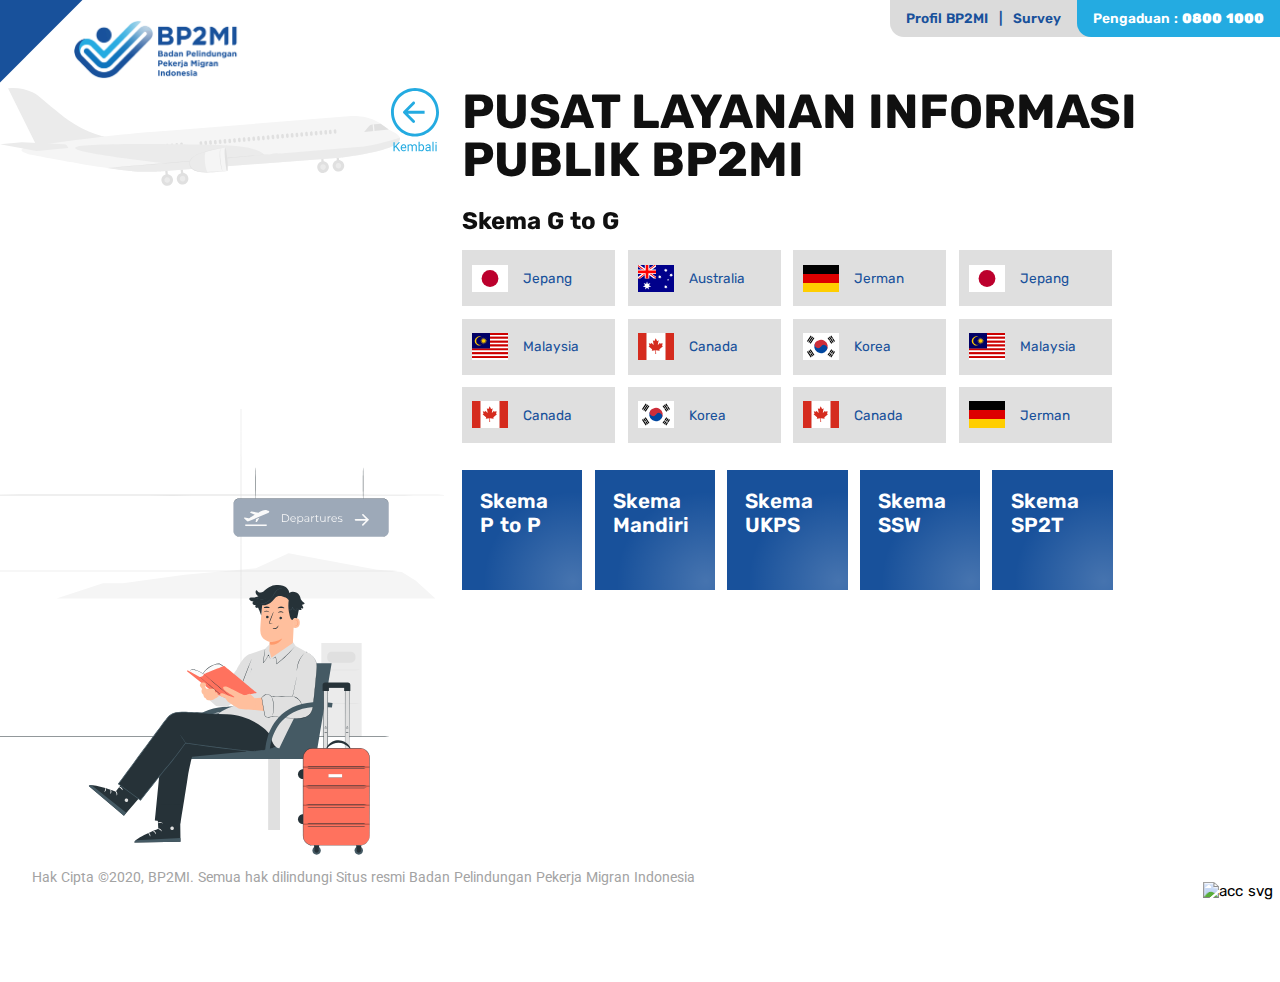
==== commit 5db739fe: "fix modal" ====
--- a/bekerja-di-luar-negeri.html
+++ b/bekerja-di-luar-negeri.html
@@ -24,7 +24,7 @@
         <div class="link-bar">
           <a href="/" class="text x-small semi-bold blue-primary">Profil BP2MI</a>
           <span class="text x-small semi-bold blue-primary">|</span>
-          <a href="/" class="text x-small semi-bold blue-primary">Survey</a>
+          <a href="/survey.html" class="text x-small semi-bold blue-primary">Survey</a>
         </div>
         <div class="pengaduan-bar">
           <p class="text x-small semi-bold white">Pengaduan : <strong class="text extra-bold">0800 1000</strong></p>
@@ -52,8 +52,8 @@
             </h1>
           </div>
           <div class="home-card">
-            <div class="card" data-aos="ade-lef" data-aos-anchor="#example-anchor" data-aos-offset="500" data-aos-delay="300" data-aos-durartion="2000">
-              <h2 data-aos="fade-in" data-aos-anchor="#example-anchor" data-aos-offset="500" data-aos-delay="250" data-aos-durartion="2000">Skema G to G</h2>
+            <div class="card expanded">
+              <h2 data-aos="fade-left" data-aos-anchor="#example-anchor" data-aos-offset="500" data-aos-delay="250" data-aos-durartion="2000">Skema G to G</h2>
               <div class="child row">
                 <div class="row country-list" data-aos="fade-left" data-aos-delay="200" data-aos-durartion="2000">
                   <span class="fi fi-jp"></span>
@@ -100,25 +100,25 @@
                   <p class="text blue-primary x-small">Canada</p>
                 </div>
 
-                <div class="row country-list" data-aos="fade-left" data-aos-delay="0" data-aos-durartion="2000">
+                <div class="row country-list" data-aos="fade-left" data-aos-delay="1300" data-aos-durartion="2000">
                   <span class="fi fi-de"></span>
                   <p class="text blue-primary x-small">Jerman</p>
                 </div>
               </div>
             </div>
-            <div class="card" data-aos="fade-left" data-aos-anchor="#example-anchor" data-aos-offset="500" data-aos-delay="400" data-aos-durartion="2000">
+            <div class="card" data-aos="fade-left" data-aos-anchor="#example-anchor" data-aos-offset="500" data-aos-delay="1400" data-aos-durartion="2000">
               <h2>Skema P to P</h2>
             </div>
-            <div class="card" data-aos="fade-left" data-aos-anchor="#example-anchor" data-aos-offset="500" data-aos-delay="500" data-aos-durartion="2000">
+            <div class="card" data-aos="fade-left" data-aos-anchor="#example-anchor" data-aos-offset="500" data-aos-delay="1500" data-aos-durartion="2000">
               <h2>Skema Mandiri</h2>
             </div>
-            <div class="card" data-aos="fade-left" data-aos-anchor="#example-anchor" data-aos-offset="500" data-aos-delay="600" data-aos-durartion="2000">
+            <div class="card" data-aos="fade-left" data-aos-anchor="#example-anchor" data-aos-offset="500" data-aos-delay="1600" data-aos-durartion="2000">
               <h2>Skema UKPS</h2>
             </div>
-            <div class="card" data-aos="fade-left" data-aos-anchor="#example-anchor" data-aos-offset="500" data-aos-delay="700" data-aos-durartion="2000">
+            <div class="card" data-aos="fade-left" data-aos-anchor="#example-anchor" data-aos-offset="500" data-aos-delay="1700" data-aos-durartion="2000">
               <h2>Skema SSW</h2>
             </div>
-            <div class="card" data-aos="fade-left" data-aos-anchor="#example-anchor" data-aos-offset="500" data-aos-delay="800" data-aos-durartion="2000">
+            <div class="card" data-aos="fade-left" data-aos-anchor="#example-anchor" data-aos-offset="500" data-aos-delay="1800" data-aos-durartion="2000">
               <h2>Skema SP2T</h2>
             </div>
           </div>
@@ -126,7 +126,51 @@
       </div>
       <div class="modals" id="modals">
         <div class="popup-content">
-          <img src="assets/svg/jepang.jpg" alt="jepang" />
+          <img src="assets/images/jepang.jpg" alt="jepang" />
+          <div class="close-btn"><span class="material-symbols-outlined">close</span></div>
+        </div>
+        <div class="popup-content">
+          <img src="assets/images/B-overflow.jpg" alt="jepang" />
+          <div class="close-btn"><span class="material-symbols-outlined">close</span></div>
+        </div>
+        <div class="popup-content">
+          <img src="assets/images/c-overflow.jpg" alt="jepang" />
+          <div class="close-btn"><span class="material-symbols-outlined">close</span></div>
+        </div>
+        <div class="popup-content">
+          <img src="assets/images/d-overflow.jpg" alt="jepang" />
+          <div class="close-btn"><span class="material-symbols-outlined">close</span></div>
+        </div>
+        <div class="popup-content">
+          <img src="assets/images/e-overflow.jpg" alt="jepang" />
+          <div class="close-btn"><span class="material-symbols-outlined">close</span></div>
+        </div>
+        <div class="popup-content">
+          <img src="assets/images/f-overflow.jpg" alt="jepang" />
+          <div class="close-btn"><span class="material-symbols-outlined">close</span></div>
+        </div>
+        <div class="popup-content">
+          <img src="assets/images/g-overflow.jpg" alt="jepang" />
+          <div class="close-btn"><span class="material-symbols-outlined">close</span></div>
+        </div>
+        <div class="popup-content">
+          <img src="assets/images/h.jpg" alt="jepang" />
+          <div class="close-btn"><span class="material-symbols-outlined">close</span></div>
+        </div>
+        <div class="popup-content">
+          <img src="assets/images/i-overflow.jpg" alt="jepang" />
+          <div class="close-btn"><span class="material-symbols-outlined">close</span></div>
+        </div>
+        <div class="popup-content">
+          <img src="assets/images/j-overflow.jpg" alt="jepang" />
+          <div class="close-btn"><span class="material-symbols-outlined">close</span></div>
+        </div>
+        <div class="popup-content">
+          <img src="assets/images/k-overflow.jpg" alt="jepang" />
+          <div class="close-btn"><span class="material-symbols-outlined">close</span></div>
+        </div>
+        <div class="popup-content">
+          <img src="assets/images/l-overflow.jpg" alt="jepang" />
           <div class="close-btn"><span class="material-symbols-outlined">close</span></div>
         </div>
       </div>
@@ -134,7 +178,7 @@
     <footer>
       <div class="footer-bar">
         <p class="text x-small roboto grey">Hak Cipta ©2020, BP2MI. Semua hak dilindungi Situs resmi Badan Pelindungan Pekerja Migran Indonesia</p>
-        <img src="assets/svg/footer-acc.svg" alt="acc svg" class="acc" />
+        <img src="assets/images/footer-acc.svg" alt="acc svg" class="acc" />
       </div>
     </footer>
 
--- a/assets/css/main.css
+++ b/assets/css/main.css
@@ -1 +1 @@
-@import"https://fonts.googleapis.com/css2?family=Roboto:ital@0;1&family=Rubik:ital,wght@0,300;0,400;0,600;0,700;0,900;1,400;1,600;1,700;1,900&display=swap";:root{--color-white: #ffff;--color-black: #101010;--color-black-secondary: #1b1b1b;--color-primary: #18519b;--color-secondary: #0e74bd;--color-light: #24abe1;--color-gray: #a3a3a3;--color-grayLight: #dbdbdb;--text-base-size: 16px;--text-xs: calc((var(--text-base-size)) * 0.85);--text-sm: calc((var(--text-base-size)) * 0.95);--text-md: var(--text-base-size);--text-lg: calc((var(--text-base-size)) * 1.28);--text-xl: calc((var(--text-base-size)) * 1.5);--text-xxl: calc((var(--text-base-size)) * 2.25);--text-xxxl: calc((var(--text-base-size)) * 3);--text-light: 300;--text-regular: 400;--text-semiBold: 600;--text-bold: 700;--text-extraBold: 900;--text-default: "Rubik", -apple-system, BlinkMacSystemFont, "Segoe UI", Roboto, "Helvetica Neue", Arial, sans-serif;--text-main: "Rubik", sans-serif;--text-secondary: "Roboto", sans-serif;--space-unit: 1em;--space-xxxxs: calc(0.125 * var(--space-unit));--space-xxxs: calc(0.25 * var(--space-unit));--space-xxs: calc(0.375 * var(--space-unit));--space-xs: calc(0.5 * var(--space-unit));--space-sm: calc(0.75 * var(--space-unit));--space-md: calc(1.25 * var(--space-unit));--space-lg: calc(2 * var(--space-unit));--space-xl: calc(3.25 * var(--space-unit));--space-xxl: calc(5.25 * var(--space-unit));--space-xxxl: calc(8.5 * var(--space-unit));--space-xxxxl: calc(13.75 * var(--space-unit));--navbar-middle: calc(100% - (3rem + 14vw)) %;--transition: all 0.5s cubic-bezier(0.075, 0.82, 0.165, 1);--shadow: 0px 2px 20px rgba(3, 22, 11, 0.1)}@media(min-width: 1600px){:root{--text-scale-ratio: 1.3;--text-base-size: 20px}}@media(max-width: 800px){:root{--text-base-size: 13px}}@media all and (max-width: 1360px){:root{--text-scale-ratio-big: 1.5}}::-webkit-scrollbar{width:8px}::-webkit-scrollbar-track{background:#f1f1f1}::-webkit-scrollbar-thumb{background:#888}::-webkit-scrollbar-thumb:hover{background:#555}html,body{padding:0;margin:0;font-family:var(--text-default);font-size:var(--text-sm);font-weight:var(--text-regular);word-spacing:1px;-ms-text-size-adjust:100%;-webkit-text-size-adjust:100%;-moz-osx-font-smoothing:grayscale;-webkit-font-smoothing:antialiased;box-sizing:border-box;max-width:100%}body{height:100vh;width:100vw;overflow:hidden}@media(max-width: 800px){body{height:-moz-max-content;height:max-content;overflow:scroll}}.material-symbols-outlined{font-variation-settings:"FILL" 0,"wght" 400,"GRAD" 0,"opsz" 48}a{color:inherit;text-decoration:none}a,p,span,div,input,select,textarea,article,aside,figcaption,footer,header,hgroup,h1,h2,h3,h4,h5,h6,ol,li{font-family:var(--text-main);-webkit-user-select:none;-moz-user-select:none;user-select:none}p,li,a{line-height:1.56}@media(max-width: 800px){p,li,a{line-height:1.2}}*{box-sizing:border-box}img{-o-object-fit:contain;object-fit:contain}.header{position:relative;display:flex;justify-content:space-between;width:100vw;height:82px;padding-left:46px}.header::before{content:"";position:absolute;top:-40px;left:-10px;width:0;height:0;border-bottom:60px solid rgba(0,0,0,0);border-top:60px solid rgba(0,0,0,0);border-right:60px solid var(--color-primary);transform:rotate(45deg)}@media(max-width: 800px){.header::before{top:-20px;left:-10px;border-bottom:30px solid rgba(0,0,0,0);border-top:30px solid rgba(0,0,0,0);border-right:30px solid var(--color-primary)}}.header .logo-image{-o-object-fit:contain;object-fit:contain;height:80%;width:auto;margin-top:16px;margin-left:24px}@media(max-width: 800px){.header .logo-image{height:3rem;margin-left:-12px}}.header .info-bar{display:flex;justify-content:flex-end;height:-moz-fit-content;height:fit-content;background:var(--color-grayLight);border-radius:0 0 0 14px}@media(max-width: 800px){.header .info-bar{flex-direction:column;margin-right:-3rem}}.header .info-bar .link-bar{padding:8px 16px}@media(max-width: 800px){.header .info-bar .link-bar{padding:4px 8px}}.header .info-bar .link-bar span{padding:0 6px}.header .info-bar .pengaduan-bar{border-radius:0 0 0 14px;padding:8px 16px;background:var(--color-light)}@media(max-width: 800px){.header .info-bar .pengaduan-bar{padding:4px 6px}}.header .info-bar .pengaduan-bar p{margin:0}footer{position:fixed;bottom:0;left:0;width:100%}footer .footer-bar{position:relative}footer .footer-bar .text{padding:12px 12px 12px 32px;background:var(--color-white)}footer .footer-bar .acc{position:absolute;top:auto;bottom:0;left:auto;right:0;width:6vw;height:auto}main .row{display:flex}main .row.main{align-items:flex-end;width:100%;height:100vh;padding-top:.5%}@media(max-width: 1100px){main .row.main{flex-wrap:wrap}}@media(min-width: 1600px){main .row.main{padding-top:4%}}main .main-graphic{position:relative;width:60%}@media(max-width: 1100px){main .main-graphic{order:2;margin-left:50%}}main .main-graphic img{position:absolute;height:80vh;width:auto;left:0;top:auto;bottom:20px}@media(max-width: 1100px){main .main-graphic img{height:30vh;left:-10vw;bottom:0}}main .main-graphic .line-bg{animation:rotating 100000ms linear infinite}main .main-graphic .q-mark{bottom:82px}main .main-graphic .petugas{transform:translateX(25%);height:70vh;bottom:110px}@media(max-width: 1100px){main .main-graphic .petugas{height:30vh;bottom:0px}}main .main-content{margin-left:0vw;height:100%;z-index:100}@media(max-width: 1100px){main .main-content{padding-left:10%}}main .main-content h1{margin-top:0;margin-bottom:1rem;line-height:1;width:85%}main .main-content .search-bar{width:80%;position:relative}@media(min-width: 1600px){main .main-content .search-bar{width:75%}}main .main-content .search-bar .bar{width:100%;height:calc((var(--text-xxl))*1.2);font-size:var(--text-lg);border:1px var(--color-gray) solid;padding-left:1rem}main .main-content .search-bar button{position:absolute;right:4px;top:0;height:calc((var(--text-xxl))*1.2);width:calc((var(--text-xxl))*1.2);background:0;border:none;cursor:pointer}main .main-content .search-bar button .material-symbols-outlined{font-size:calc((var(--text-xxl))*.7);color:var(--color-secondary);font-weight:500}main .home-card{margin-top:1.5rem;display:flex;width:82%;gap:calc(.8vw + 2px);flex-wrap:wrap;align-items:flex-start;max-height:60vh;overflow-y:auto;overflow-x:hidden;padding-right:2%}@media(min-width: 1600px){main .home-card{margin-top:2rem;gap:calc(1vw + 2px);width:75%}}@media(max-width: 800px){main .home-card{width:62%}}main .home-card .card{position:relative;display:flex;flex-direction:column;justify-content:space-between;align-items:flex-start;background:var(--color-primary);padding:1.2rem 1.2rem;padding-bottom:0;width:calc(25% - (.8vw + 2px));min-height:150px;overflow:hidden;opacity:0;transition:var(--transition)}@media(min-width: 1600px){main .home-card .card{min-height:180px;width:calc(25% - (1vw + 2px))}}main .home-card .card:has(.companion){width:50%}@media(max-width: 800px){main .home-card .card{width:80%}main .home-card .card:has(.companion){width:80%}}main .home-card .card::before{content:"";position:absolute;bottom:0;right:0;width:14vw;height:14vw;background:radial-gradient(50% 50% at 50% 50%, rgba(255, 255, 255, 0.2) 0%, rgba(255, 255, 255, 0) 100%);transform:translate(45%, 45%)}main .home-card .card .icon{height:32px;width:auto}main .home-card .card .row{width:100%;justify-content:space-between;align-items:flex-end}main .home-card .card .row .text{padding-bottom:1.2rem;width:12vw;line-height:1.2}main .home-card .card .row .companion{margin-left:1rem}main .home-card .card:hover{transition-delay:0s !important;opacity:.7;transform:scale(95%)}main .row .back-button{margin-right:1.5rem;width:var(--text-xxxl);height:auto;transition:var(--transition)}main .row .back-button:hover{filter:grayscale(100%);transform:scale(90%);opacity:.7}main .row h1{width:100%}@media(max-width: 1000px){main .main.bekerja{height:-moz-max-content;height:max-content}}main .main.bekerja .main-graphic{width:35%;height:100%;overflow:hidden}main .main.bekerja .main-graphic img{height:auto;width:100%}main .main.bekerja .main-graphic .line-bg{width:90%;top:0;bottom:auto;animation:plane 10000ms cubic-bezier(0.75, 0.08, 0.85, 1.01) infinite}main .main.bekerja .main-graphic .petugas{transform:translateX(0)}@media(max-width: 1000px){main .main.bekerja .main-graphic{display:none}}main .main.bekerja .main-content{width:70%}@media(max-width: 1000px){main .main.bekerja .main-content{margin-top:1rem;width:100%;padding-left:2rem;height:-moz-max-content;height:max-content;padding-bottom:5rem}}main .main.bekerja .main-content .home-card{padding-left:var(--text-xxxl);margin-left:1.5rem;overflow-x:hidden}@media(max-width: 1000px){main .main.bekerja .main-content .home-card{width:100%;height:-moz-max-content;height:max-content;overflow-y:unset}}main .main.bekerja .main-content .home-card .card{justify-content:flex-start;width:calc(20% - (.8vw + 2px));min-height:120px}@media(min-width: 1600px){main .main.bekerja .main-content .home-card .card{padding:1rem;min-height:150px;width:calc(20% - (.8vw + 2px + .4%))}}@media(max-width: 1000px){main .main.bekerja .main-content .home-card .card{width:calc(50% - (.8vw + 2px))}}main .main.bekerja .main-content .home-card .card h2{font-size:var(--text-lg);color:var(--color-white);width:calc(var(--text-lg)*4);font-weight:var(--text-semiBold);margin:0}main .main.bekerja .main-content .home-card .card:has(.child){width:100%;background:rgba(0,0,0,0);padding:0;margin-bottom:1rem;opacity:1}main .main.bekerja .main-content .home-card .card:has(.child) h2{color:var(--color-black);font-size:var(--text-xl);font-weight:var(--text-bold);width:100%;margin-bottom:1rem}main .main.bekerja .main-content .home-card .card:has(.child):hover{transform:none;opacity:1}main .main.bekerja .main-content .home-card .card:has(.child)::before{display:none}main .main.bekerja .main-content .home-card .card .child{display:grid;grid-gap:calc(.8vw + 2px);grid-template-columns:repeat(4, 1fr);width:100%;max-height:13rem;padding-right:2%;overflow:auto}@media(max-width: 1000px){main .main.bekerja .main-content .home-card .card .child{grid-template-columns:repeat(2, 1fr);max-height:-moz-max-content;max-height:max-content;overflow-y:unset}}main .main.bekerja .main-content .home-card .card .child .country-list{background:#dfdfdf;padding:10px;justify-content:flex-start;align-items:center;cursor:pointer;transition:var(--transition)}main .main.bekerja .main-content .home-card .card .child .country-list:hover{transition-delay:0s !important;opacity:.7;transform:scale(90%)}main .main.bekerja .main-content .home-card .card .child .country-list .fi{width:var(--text-xxl);height:var(--text-xxl);margin-right:1rem}main .main.bekerja .main-content .home-card .card .child .country-list p{padding:0;width:-moz-min-content;width:min-content}.modals{position:fixed;left:0;top:0;width:100vw;height:100vh;z-index:10000000;display:none}.modals .popup-content{position:relative;width:100%;height:100%;opacity:0;transition:var(--transition);transition-delay:300ms}.modals .popup-content:before{content:"";position:absolute;left:0;top:0;background:var(--color-white);opacity:.7;width:100%;height:100%;z-index:-1}.modals .popup-content img{width:84vw;height:47vw;margin-left:10vw;margin-top:5%;box-shadow:var(--shadow);transition:var(--transition);transition-delay:10000ms}.modals .popup-content .close-btn{position:absolute;right:calc(10vw - (1rem + var(--text-xxl)));top:10%;transform:translate(50%, -50%);background:red;width:-moz-fit-content;width:fit-content;padding:.5rem;box-shadow:var(--shadow);cursor:pointer;transition:var(--transition)}.modals .popup-content .close-btn:hover{transition-delay:0s !important;padding:1rem}.modals .popup-content .close-btn span{font-size:var(--text-xxl);color:var(--color-white)}.modals .popup-content.active{opacity:1}.modals.active{display:block;animation:fadein 300ms cubic-bezier(0.4, 0, 1, 1)}@keyframes rotating{0%{transform:rotate(0deg)}100%{transform:rotate(360deg)}}@keyframes plane{0%{transform:translate(-100%, 400%)}100%{transform:translate(120%, 200%)}}@keyframes fadein{0%{transform:scale(0);opacity:0}100%{opacity:1;transform:scale(100%)}}@keyframes fade{0%{opacity:0}100%{opacity:1}}p{-webkit-margin-before:0;margin-block-start:0;-webkit-margin-after:0;margin-block-end:0}.text.primary{color:var(--color-black)}.text.secondary{color:var(--color-black-secondary)}.text.blue-primary{color:var(--color-primary)}.text.blue-secondary{color:var(--color-secondary)}.text.white{color:var(--color-white)}.text.grey{color:var(--color-gray)}.text.grey-light{color:var(--color-grayLight)}.text.x-small{font-size:var(--text-xs)}.text.small{font-size:var(--text-sm)}.text.regular{font-size:var(--text-md)}.text.s-large{font-size:calc(var(--text-md)*1.4)}.text.x-large{font-size:var(--text-xl)}.text.x-x-large{font-size:var(--text-xxl)}.text.x-x-x-large{font-size:var(--text-xxxl)}.text.light{font-weight:var(--text-light)}.text.regular{font-weight:var(--text-regular)}.text.semi-bold{font-weight:var(--text-semiBold)}.text.bold{font-weight:var(--text-bold)}.text.extra-bold{font-weight:var(--text-extraBold)}.text.roboto{font-family:"Roboto",sans-serif}.text.uppercase{text-transform:uppercase}#nprogress{pointer-events:none}#nprogress .bar{background:var(--color-primary);position:fixed;z-index:1031;top:0;left:0;width:100%;height:2px}#nprogress .peg{display:block;position:absolute;right:0px;width:100px;height:100%;box-shadow:0 0 10px var(--color-primary),0 0 5px var(--color-primary);opacity:1;transform:rotate(3deg) translate(0px, -4px)}#nprogress .spinner{display:block;position:fixed;z-index:1031;top:15px;right:15px}#nprogress .spinner-icon{width:18px;height:18px;box-sizing:border-box;border:solid 2px rgba(0,0,0,0);border-top-color:var(--color-primary);border-left-color:var(--color-primary);border-radius:50%;animation:nprogress-spinner 400ms linear infinite}.nprogress-custom-parent{overflow:hidden;position:relative}.nprogress-custom-parent #nprogress .spinner,.nprogress-custom-parent #nprogress .bar{position:absolute}@keyframes nprogress-spinner{0%{transform:rotate(0deg)}100%{transform:rotate(360deg)}}[data-aos][data-aos][data-aos-duration="50"],body[data-aos-duration="50"] [data-aos]{transition-duration:50ms}[data-aos][data-aos][data-aos-delay="50"],body[data-aos-delay="50"] [data-aos]{transition-delay:0}[data-aos][data-aos][data-aos-delay="50"].aos-animate,body[data-aos-delay="50"] [data-aos].aos-animate{transition-delay:50ms}[data-aos][data-aos][data-aos-duration="100"],body[data-aos-duration="100"] [data-aos]{transition-duration:.1s}[data-aos][data-aos][data-aos-delay="100"],body[data-aos-delay="100"] [data-aos]{transition-delay:0}[data-aos][data-aos][data-aos-delay="100"].aos-animate,body[data-aos-delay="100"] [data-aos].aos-animate{transition-delay:.1s}[data-aos][data-aos][data-aos-duration="150"],body[data-aos-duration="150"] [data-aos]{transition-duration:.15s}[data-aos][data-aos][data-aos-delay="150"],body[data-aos-delay="150"] [data-aos]{transition-delay:0}[data-aos][data-aos][data-aos-delay="150"].aos-animate,body[data-aos-delay="150"] [data-aos].aos-animate{transition-delay:.15s}[data-aos][data-aos][data-aos-duration="200"],body[data-aos-duration="200"] [data-aos]{transition-duration:.2s}[data-aos][data-aos][data-aos-delay="200"],body[data-aos-delay="200"] [data-aos]{transition-delay:0}[data-aos][data-aos][data-aos-delay="200"].aos-animate,body[data-aos-delay="200"] [data-aos].aos-animate{transition-delay:.2s}[data-aos][data-aos][data-aos-duration="250"],body[data-aos-duration="250"] [data-aos]{transition-duration:.25s}[data-aos][data-aos][data-aos-delay="250"],body[data-aos-delay="250"] [data-aos]{transition-delay:0}[data-aos][data-aos][data-aos-delay="250"].aos-animate,body[data-aos-delay="250"] [data-aos].aos-animate{transition-delay:.25s}[data-aos][data-aos][data-aos-duration="300"],body[data-aos-duration="300"] [data-aos]{transition-duration:.3s}[data-aos][data-aos][data-aos-delay="300"],body[data-aos-delay="300"] [data-aos]{transition-delay:0}[data-aos][data-aos][data-aos-delay="300"].aos-animate,body[data-aos-delay="300"] [data-aos].aos-animate{transition-delay:.3s}[data-aos][data-aos][data-aos-duration="350"],body[data-aos-duration="350"] [data-aos]{transition-duration:.35s}[data-aos][data-aos][data-aos-delay="350"],body[data-aos-delay="350"] [data-aos]{transition-delay:0}[data-aos][data-aos][data-aos-delay="350"].aos-animate,body[data-aos-delay="350"] [data-aos].aos-animate{transition-delay:.35s}[data-aos][data-aos][data-aos-duration="400"],body[data-aos-duration="400"] [data-aos]{transition-duration:.4s}[data-aos][data-aos][data-aos-delay="400"],body[data-aos-delay="400"] [data-aos]{transition-delay:0}[data-aos][data-aos][data-aos-delay="400"].aos-animate,body[data-aos-delay="400"] [data-aos].aos-animate{transition-delay:.4s}[data-aos][data-aos][data-aos-duration="450"],body[data-aos-duration="450"] [data-aos]{transition-duration:.45s}[data-aos][data-aos][data-aos-delay="450"],body[data-aos-delay="450"] [data-aos]{transition-delay:0}[data-aos][data-aos][data-aos-delay="450"].aos-animate,body[data-aos-delay="450"] [data-aos].aos-animate{transition-delay:.45s}[data-aos][data-aos][data-aos-duration="500"],body[data-aos-duration="500"] [data-aos]{transition-duration:.5s}[data-aos][data-aos][data-aos-delay="500"],body[data-aos-delay="500"] [data-aos]{transition-delay:0}[data-aos][data-aos][data-aos-delay="500"].aos-animate,body[data-aos-delay="500"] [data-aos].aos-animate{transition-delay:.5s}[data-aos][data-aos][data-aos-duration="550"],body[data-aos-duration="550"] [data-aos]{transition-duration:.55s}[data-aos][data-aos][data-aos-delay="550"],body[data-aos-delay="550"] [data-aos]{transition-delay:0}[data-aos][data-aos][data-aos-delay="550"].aos-animate,body[data-aos-delay="550"] [data-aos].aos-animate{transition-delay:.55s}[data-aos][data-aos][data-aos-duration="600"],body[data-aos-duration="600"] [data-aos]{transition-duration:.6s}[data-aos][data-aos][data-aos-delay="600"],body[data-aos-delay="600"] [data-aos]{transition-delay:0}[data-aos][data-aos][data-aos-delay="600"].aos-animate,body[data-aos-delay="600"] [data-aos].aos-animate{transition-delay:.6s}[data-aos][data-aos][data-aos-duration="650"],body[data-aos-duration="650"] [data-aos]{transition-duration:.65s}[data-aos][data-aos][data-aos-delay="650"],body[data-aos-delay="650"] [data-aos]{transition-delay:0}[data-aos][data-aos][data-aos-delay="650"].aos-animate,body[data-aos-delay="650"] [data-aos].aos-animate{transition-delay:.65s}[data-aos][data-aos][data-aos-duration="700"],body[data-aos-duration="700"] [data-aos]{transition-duration:.7s}[data-aos][data-aos][data-aos-delay="700"],body[data-aos-delay="700"] [data-aos]{transition-delay:0}[data-aos][data-aos][data-aos-delay="700"].aos-animate,body[data-aos-delay="700"] [data-aos].aos-animate{transition-delay:.7s}[data-aos][data-aos][data-aos-duration="750"],body[data-aos-duration="750"] [data-aos]{transition-duration:.75s}[data-aos][data-aos][data-aos-delay="750"],body[data-aos-delay="750"] [data-aos]{transition-delay:0}[data-aos][data-aos][data-aos-delay="750"].aos-animate,body[data-aos-delay="750"] [data-aos].aos-animate{transition-delay:.75s}[data-aos][data-aos][data-aos-duration="800"],body[data-aos-duration="800"] [data-aos]{transition-duration:.8s}[data-aos][data-aos][data-aos-delay="800"],body[data-aos-delay="800"] [data-aos]{transition-delay:0}[data-aos][data-aos][data-aos-delay="800"].aos-animate,body[data-aos-delay="800"] [data-aos].aos-animate{transition-delay:.8s}[data-aos][data-aos][data-aos-duration="850"],body[data-aos-duration="850"] [data-aos]{transition-duration:.85s}[data-aos][data-aos][data-aos-delay="850"],body[data-aos-delay="850"] [data-aos]{transition-delay:0}[data-aos][data-aos][data-aos-delay="850"].aos-animate,body[data-aos-delay="850"] [data-aos].aos-animate{transition-delay:.85s}[data-aos][data-aos][data-aos-duration="900"],body[data-aos-duration="900"] [data-aos]{transition-duration:.9s}[data-aos][data-aos][data-aos-delay="900"],body[data-aos-delay="900"] [data-aos]{transition-delay:0}[data-aos][data-aos][data-aos-delay="900"].aos-animate,body[data-aos-delay="900"] [data-aos].aos-animate{transition-delay:.9s}[data-aos][data-aos][data-aos-duration="950"],body[data-aos-duration="950"] [data-aos]{transition-duration:.95s}[data-aos][data-aos][data-aos-delay="950"],body[data-aos-delay="950"] [data-aos]{transition-delay:0}[data-aos][data-aos][data-aos-delay="950"].aos-animate,body[data-aos-delay="950"] [data-aos].aos-animate{transition-delay:.95s}[data-aos][data-aos][data-aos-duration="1000"],body[data-aos-duration="1000"] [data-aos]{transition-duration:1s}[data-aos][data-aos][data-aos-delay="1000"],body[data-aos-delay="1000"] [data-aos]{transition-delay:0}[data-aos][data-aos][data-aos-delay="1000"].aos-animate,body[data-aos-delay="1000"] [data-aos].aos-animate{transition-delay:1s}[data-aos][data-aos][data-aos-duration="1050"],body[data-aos-duration="1050"] [data-aos]{transition-duration:1.05s}[data-aos][data-aos][data-aos-delay="1050"],body[data-aos-delay="1050"] [data-aos]{transition-delay:0}[data-aos][data-aos][data-aos-delay="1050"].aos-animate,body[data-aos-delay="1050"] [data-aos].aos-animate{transition-delay:1.05s}[data-aos][data-aos][data-aos-duration="1100"],body[data-aos-duration="1100"] [data-aos]{transition-duration:1.1s}[data-aos][data-aos][data-aos-delay="1100"],body[data-aos-delay="1100"] [data-aos]{transition-delay:0}[data-aos][data-aos][data-aos-delay="1100"].aos-animate,body[data-aos-delay="1100"] [data-aos].aos-animate{transition-delay:1.1s}[data-aos][data-aos][data-aos-duration="1150"],body[data-aos-duration="1150"] [data-aos]{transition-duration:1.15s}[data-aos][data-aos][data-aos-delay="1150"],body[data-aos-delay="1150"] [data-aos]{transition-delay:0}[data-aos][data-aos][data-aos-delay="1150"].aos-animate,body[data-aos-delay="1150"] [data-aos].aos-animate{transition-delay:1.15s}[data-aos][data-aos][data-aos-duration="1200"],body[data-aos-duration="1200"] [data-aos]{transition-duration:1.2s}[data-aos][data-aos][data-aos-delay="1200"],body[data-aos-delay="1200"] [data-aos]{transition-delay:0}[data-aos][data-aos][data-aos-delay="1200"].aos-animate,body[data-aos-delay="1200"] [data-aos].aos-animate{transition-delay:1.2s}[data-aos][data-aos][data-aos-duration="1250"],body[data-aos-duration="1250"] [data-aos]{transition-duration:1.25s}[data-aos][data-aos][data-aos-delay="1250"],body[data-aos-delay="1250"] [data-aos]{transition-delay:0}[data-aos][data-aos][data-aos-delay="1250"].aos-animate,body[data-aos-delay="1250"] [data-aos].aos-animate{transition-delay:1.25s}[data-aos][data-aos][data-aos-duration="1300"],body[data-aos-duration="1300"] [data-aos]{transition-duration:1.3s}[data-aos][data-aos][data-aos-delay="1300"],body[data-aos-delay="1300"] [data-aos]{transition-delay:0}[data-aos][data-aos][data-aos-delay="1300"].aos-animate,body[data-aos-delay="1300"] [data-aos].aos-animate{transition-delay:1.3s}[data-aos][data-aos][data-aos-duration="1350"],body[data-aos-duration="1350"] [data-aos]{transition-duration:1.35s}[data-aos][data-aos][data-aos-delay="1350"],body[data-aos-delay="1350"] [data-aos]{transition-delay:0}[data-aos][data-aos][data-aos-delay="1350"].aos-animate,body[data-aos-delay="1350"] [data-aos].aos-animate{transition-delay:1.35s}[data-aos][data-aos][data-aos-duration="1400"],body[data-aos-duration="1400"] [data-aos]{transition-duration:1.4s}[data-aos][data-aos][data-aos-delay="1400"],body[data-aos-delay="1400"] [data-aos]{transition-delay:0}[data-aos][data-aos][data-aos-delay="1400"].aos-animate,body[data-aos-delay="1400"] [data-aos].aos-animate{transition-delay:1.4s}[data-aos][data-aos][data-aos-duration="1450"],body[data-aos-duration="1450"] [data-aos]{transition-duration:1.45s}[data-aos][data-aos][data-aos-delay="1450"],body[data-aos-delay="1450"] [data-aos]{transition-delay:0}[data-aos][data-aos][data-aos-delay="1450"].aos-animate,body[data-aos-delay="1450"] [data-aos].aos-animate{transition-delay:1.45s}[data-aos][data-aos][data-aos-duration="1500"],body[data-aos-duration="1500"] [data-aos]{transition-duration:1.5s}[data-aos][data-aos][data-aos-delay="1500"],body[data-aos-delay="1500"] [data-aos]{transition-delay:0}[data-aos][data-aos][data-aos-delay="1500"].aos-animate,body[data-aos-delay="1500"] [data-aos].aos-animate{transition-delay:1.5s}[data-aos][data-aos][data-aos-duration="1550"],body[data-aos-duration="1550"] [data-aos]{transition-duration:1.55s}[data-aos][data-aos][data-aos-delay="1550"],body[data-aos-delay="1550"] [data-aos]{transition-delay:0}[data-aos][data-aos][data-aos-delay="1550"].aos-animate,body[data-aos-delay="1550"] [data-aos].aos-animate{transition-delay:1.55s}[data-aos][data-aos][data-aos-duration="1600"],body[data-aos-duration="1600"] [data-aos]{transition-duration:1.6s}[data-aos][data-aos][data-aos-delay="1600"],body[data-aos-delay="1600"] [data-aos]{transition-delay:0}[data-aos][data-aos][data-aos-delay="1600"].aos-animate,body[data-aos-delay="1600"] [data-aos].aos-animate{transition-delay:1.6s}[data-aos][data-aos][data-aos-duration="1650"],body[data-aos-duration="1650"] [data-aos]{transition-duration:1.65s}[data-aos][data-aos][data-aos-delay="1650"],body[data-aos-delay="1650"] [data-aos]{transition-delay:0}[data-aos][data-aos][data-aos-delay="1650"].aos-animate,body[data-aos-delay="1650"] [data-aos].aos-animate{transition-delay:1.65s}[data-aos][data-aos][data-aos-duration="1700"],body[data-aos-duration="1700"] [data-aos]{transition-duration:1.7s}[data-aos][data-aos][data-aos-delay="1700"],body[data-aos-delay="1700"] [data-aos]{transition-delay:0}[data-aos][data-aos][data-aos-delay="1700"].aos-animate,body[data-aos-delay="1700"] [data-aos].aos-animate{transition-delay:1.7s}[data-aos][data-aos][data-aos-duration="1750"],body[data-aos-duration="1750"] [data-aos]{transition-duration:1.75s}[data-aos][data-aos][data-aos-delay="1750"],body[data-aos-delay="1750"] [data-aos]{transition-delay:0}[data-aos][data-aos][data-aos-delay="1750"].aos-animate,body[data-aos-delay="1750"] [data-aos].aos-animate{transition-delay:1.75s}[data-aos][data-aos][data-aos-duration="1800"],body[data-aos-duration="1800"] [data-aos]{transition-duration:1.8s}[data-aos][data-aos][data-aos-delay="1800"],body[data-aos-delay="1800"] [data-aos]{transition-delay:0}[data-aos][data-aos][data-aos-delay="1800"].aos-animate,body[data-aos-delay="1800"] [data-aos].aos-animate{transition-delay:1.8s}[data-aos][data-aos][data-aos-duration="1850"],body[data-aos-duration="1850"] [data-aos]{transition-duration:1.85s}[data-aos][data-aos][data-aos-delay="1850"],body[data-aos-delay="1850"] [data-aos]{transition-delay:0}[data-aos][data-aos][data-aos-delay="1850"].aos-animate,body[data-aos-delay="1850"] [data-aos].aos-animate{transition-delay:1.85s}[data-aos][data-aos][data-aos-duration="1900"],body[data-aos-duration="1900"] [data-aos]{transition-duration:1.9s}[data-aos][data-aos][data-aos-delay="1900"],body[data-aos-delay="1900"] [data-aos]{transition-delay:0}[data-aos][data-aos][data-aos-delay="1900"].aos-animate,body[data-aos-delay="1900"] [data-aos].aos-animate{transition-delay:1.9s}[data-aos][data-aos][data-aos-duration="1950"],body[data-aos-duration="1950"] [data-aos]{transition-duration:1.95s}[data-aos][data-aos][data-aos-delay="1950"],body[data-aos-delay="1950"] [data-aos]{transition-delay:0}[data-aos][data-aos][data-aos-delay="1950"].aos-animate,body[data-aos-delay="1950"] [data-aos].aos-animate{transition-delay:1.95s}[data-aos][data-aos][data-aos-duration="2000"],body[data-aos-duration="2000"] [data-aos]{transition-duration:2s}[data-aos][data-aos][data-aos-delay="2000"],body[data-aos-delay="2000"] [data-aos]{transition-delay:0}[data-aos][data-aos][data-aos-delay="2000"].aos-animate,body[data-aos-delay="2000"] [data-aos].aos-animate{transition-delay:2s}[data-aos][data-aos][data-aos-duration="2050"],body[data-aos-duration="2050"] [data-aos]{transition-duration:2.05s}[data-aos][data-aos][data-aos-delay="2050"],body[data-aos-delay="2050"] [data-aos]{transition-delay:0}[data-aos][data-aos][data-aos-delay="2050"].aos-animate,body[data-aos-delay="2050"] [data-aos].aos-animate{transition-delay:2.05s}[data-aos][data-aos][data-aos-duration="2100"],body[data-aos-duration="2100"] [data-aos]{transition-duration:2.1s}[data-aos][data-aos][data-aos-delay="2100"],body[data-aos-delay="2100"] [data-aos]{transition-delay:0}[data-aos][data-aos][data-aos-delay="2100"].aos-animate,body[data-aos-delay="2100"] [data-aos].aos-animate{transition-delay:2.1s}[data-aos][data-aos][data-aos-duration="2150"],body[data-aos-duration="2150"] [data-aos]{transition-duration:2.15s}[data-aos][data-aos][data-aos-delay="2150"],body[data-aos-delay="2150"] [data-aos]{transition-delay:0}[data-aos][data-aos][data-aos-delay="2150"].aos-animate,body[data-aos-delay="2150"] [data-aos].aos-animate{transition-delay:2.15s}[data-aos][data-aos][data-aos-duration="2200"],body[data-aos-duration="2200"] [data-aos]{transition-duration:2.2s}[data-aos][data-aos][data-aos-delay="2200"],body[data-aos-delay="2200"] [data-aos]{transition-delay:0}[data-aos][data-aos][data-aos-delay="2200"].aos-animate,body[data-aos-delay="2200"] [data-aos].aos-animate{transition-delay:2.2s}[data-aos][data-aos][data-aos-duration="2250"],body[data-aos-duration="2250"] [data-aos]{transition-duration:2.25s}[data-aos][data-aos][data-aos-delay="2250"],body[data-aos-delay="2250"] [data-aos]{transition-delay:0}[data-aos][data-aos][data-aos-delay="2250"].aos-animate,body[data-aos-delay="2250"] [data-aos].aos-animate{transition-delay:2.25s}[data-aos][data-aos][data-aos-duration="2300"],body[data-aos-duration="2300"] [data-aos]{transition-duration:2.3s}[data-aos][data-aos][data-aos-delay="2300"],body[data-aos-delay="2300"] [data-aos]{transition-delay:0}[data-aos][data-aos][data-aos-delay="2300"].aos-animate,body[data-aos-delay="2300"] [data-aos].aos-animate{transition-delay:2.3s}[data-aos][data-aos][data-aos-duration="2350"],body[data-aos-duration="2350"] [data-aos]{transition-duration:2.35s}[data-aos][data-aos][data-aos-delay="2350"],body[data-aos-delay="2350"] [data-aos]{transition-delay:0}[data-aos][data-aos][data-aos-delay="2350"].aos-animate,body[data-aos-delay="2350"] [data-aos].aos-animate{transition-delay:2.35s}[data-aos][data-aos][data-aos-duration="2400"],body[data-aos-duration="2400"] [data-aos]{transition-duration:2.4s}[data-aos][data-aos][data-aos-delay="2400"],body[data-aos-delay="2400"] [data-aos]{transition-delay:0}[data-aos][data-aos][data-aos-delay="2400"].aos-animate,body[data-aos-delay="2400"] [data-aos].aos-animate{transition-delay:2.4s}[data-aos][data-aos][data-aos-duration="2450"],body[data-aos-duration="2450"] [data-aos]{transition-duration:2.45s}[data-aos][data-aos][data-aos-delay="2450"],body[data-aos-delay="2450"] [data-aos]{transition-delay:0}[data-aos][data-aos][data-aos-delay="2450"].aos-animate,body[data-aos-delay="2450"] [data-aos].aos-animate{transition-delay:2.45s}[data-aos][data-aos][data-aos-duration="2500"],body[data-aos-duration="2500"] [data-aos]{transition-duration:2.5s}[data-aos][data-aos][data-aos-delay="2500"],body[data-aos-delay="2500"] [data-aos]{transition-delay:0}[data-aos][data-aos][data-aos-delay="2500"].aos-animate,body[data-aos-delay="2500"] [data-aos].aos-animate{transition-delay:2.5s}[data-aos][data-aos][data-aos-duration="2550"],body[data-aos-duration="2550"] [data-aos]{transition-duration:2.55s}[data-aos][data-aos][data-aos-delay="2550"],body[data-aos-delay="2550"] [data-aos]{transition-delay:0}[data-aos][data-aos][data-aos-delay="2550"].aos-animate,body[data-aos-delay="2550"] [data-aos].aos-animate{transition-delay:2.55s}[data-aos][data-aos][data-aos-duration="2600"],body[data-aos-duration="2600"] [data-aos]{transition-duration:2.6s}[data-aos][data-aos][data-aos-delay="2600"],body[data-aos-delay="2600"] [data-aos]{transition-delay:0}[data-aos][data-aos][data-aos-delay="2600"].aos-animate,body[data-aos-delay="2600"] [data-aos].aos-animate{transition-delay:2.6s}[data-aos][data-aos][data-aos-duration="2650"],body[data-aos-duration="2650"] [data-aos]{transition-duration:2.65s}[data-aos][data-aos][data-aos-delay="2650"],body[data-aos-delay="2650"] [data-aos]{transition-delay:0}[data-aos][data-aos][data-aos-delay="2650"].aos-animate,body[data-aos-delay="2650"] [data-aos].aos-animate{transition-delay:2.65s}[data-aos][data-aos][data-aos-duration="2700"],body[data-aos-duration="2700"] [data-aos]{transition-duration:2.7s}[data-aos][data-aos][data-aos-delay="2700"],body[data-aos-delay="2700"] [data-aos]{transition-delay:0}[data-aos][data-aos][data-aos-delay="2700"].aos-animate,body[data-aos-delay="2700"] [data-aos].aos-animate{transition-delay:2.7s}[data-aos][data-aos][data-aos-duration="2750"],body[data-aos-duration="2750"] [data-aos]{transition-duration:2.75s}[data-aos][data-aos][data-aos-delay="2750"],body[data-aos-delay="2750"] [data-aos]{transition-delay:0}[data-aos][data-aos][data-aos-delay="2750"].aos-animate,body[data-aos-delay="2750"] [data-aos].aos-animate{transition-delay:2.75s}[data-aos][data-aos][data-aos-duration="2800"],body[data-aos-duration="2800"] [data-aos]{transition-duration:2.8s}[data-aos][data-aos][data-aos-delay="2800"],body[data-aos-delay="2800"] [data-aos]{transition-delay:0}[data-aos][data-aos][data-aos-delay="2800"].aos-animate,body[data-aos-delay="2800"] [data-aos].aos-animate{transition-delay:2.8s}[data-aos][data-aos][data-aos-duration="2850"],body[data-aos-duration="2850"] [data-aos]{transition-duration:2.85s}[data-aos][data-aos][data-aos-delay="2850"],body[data-aos-delay="2850"] [data-aos]{transition-delay:0}[data-aos][data-aos][data-aos-delay="2850"].aos-animate,body[data-aos-delay="2850"] [data-aos].aos-animate{transition-delay:2.85s}[data-aos][data-aos][data-aos-duration="2900"],body[data-aos-duration="2900"] [data-aos]{transition-duration:2.9s}[data-aos][data-aos][data-aos-delay="2900"],body[data-aos-delay="2900"] [data-aos]{transition-delay:0}[data-aos][data-aos][data-aos-delay="2900"].aos-animate,body[data-aos-delay="2900"] [data-aos].aos-animate{transition-delay:2.9s}[data-aos][data-aos][data-aos-duration="2950"],body[data-aos-duration="2950"] [data-aos]{transition-duration:2.95s}[data-aos][data-aos][data-aos-delay="2950"],body[data-aos-delay="2950"] [data-aos]{transition-delay:0}[data-aos][data-aos][data-aos-delay="2950"].aos-animate,body[data-aos-delay="2950"] [data-aos].aos-animate{transition-delay:2.95s}[data-aos][data-aos][data-aos-duration="3000"],body[data-aos-duration="3000"] [data-aos]{transition-duration:3s}[data-aos][data-aos][data-aos-delay="3000"],body[data-aos-delay="3000"] [data-aos]{transition-delay:0}[data-aos][data-aos][data-aos-delay="3000"].aos-animate,body[data-aos-delay="3000"] [data-aos].aos-animate{transition-delay:3s}[data-aos][data-aos][data-aos-easing=linear],body[data-aos-easing=linear] [data-aos]{transition-timing-function:cubic-bezier(0.25, 0.25, 0.75, 0.75)}[data-aos][data-aos][data-aos-easing=ease],body[data-aos-easing=ease] [data-aos]{transition-timing-function:ease}[data-aos][data-aos][data-aos-easing=ease-in],body[data-aos-easing=ease-in] [data-aos]{transition-timing-function:ease-in}[data-aos][data-aos][data-aos-easing=ease-out],body[data-aos-easing=ease-out] [data-aos]{transition-timing-function:ease-out}[data-aos][data-aos][data-aos-easing=ease-in-out],body[data-aos-easing=ease-in-out] [data-aos]{transition-timing-function:ease-in-out}[data-aos][data-aos][data-aos-easing=ease-in-back],body[data-aos-easing=ease-in-back] [data-aos]{transition-timing-function:cubic-bezier(0.6, -0.28, 0.735, 0.045)}[data-aos][data-aos][data-aos-easing=ease-out-back],body[data-aos-easing=ease-out-back] [data-aos]{transition-timing-function:cubic-bezier(0.175, 0.885, 0.32, 1.275)}[data-aos][data-aos][data-aos-easing=ease-in-out-back],body[data-aos-easing=ease-in-out-back] [data-aos]{transition-timing-function:cubic-bezier(0.68, -0.55, 0.265, 1.55)}[data-aos][data-aos][data-aos-easing=ease-in-sine],body[data-aos-easing=ease-in-sine] [data-aos]{transition-timing-function:cubic-bezier(0.47, 0, 0.745, 0.715)}[data-aos][data-aos][data-aos-easing=ease-out-sine],body[data-aos-easing=ease-out-sine] [data-aos]{transition-timing-function:cubic-bezier(0.39, 0.575, 0.565, 1)}[data-aos][data-aos][data-aos-easing=ease-in-out-sine],body[data-aos-easing=ease-in-out-sine] [data-aos]{transition-timing-function:cubic-bezier(0.445, 0.05, 0.55, 0.95)}[data-aos][data-aos][data-aos-easing=ease-in-quad],body[data-aos-easing=ease-in-quad] [data-aos]{transition-timing-function:cubic-bezier(0.55, 0.085, 0.68, 0.53)}[data-aos][data-aos][data-aos-easing=ease-out-quad],body[data-aos-easing=ease-out-quad] [data-aos]{transition-timing-function:cubic-bezier(0.25, 0.46, 0.45, 0.94)}[data-aos][data-aos][data-aos-easing=ease-in-out-quad],body[data-aos-easing=ease-in-out-quad] [data-aos]{transition-timing-function:cubic-bezier(0.455, 0.03, 0.515, 0.955)}[data-aos][data-aos][data-aos-easing=ease-in-cubic],body[data-aos-easing=ease-in-cubic] [data-aos]{transition-timing-function:cubic-bezier(0.55, 0.085, 0.68, 0.53)}[data-aos][data-aos][data-aos-easing=ease-out-cubic],body[data-aos-easing=ease-out-cubic] [data-aos]{transition-timing-function:cubic-bezier(0.25, 0.46, 0.45, 0.94)}[data-aos][data-aos][data-aos-easing=ease-in-out-cubic],body[data-aos-easing=ease-in-out-cubic] [data-aos]{transition-timing-function:cubic-bezier(0.455, 0.03, 0.515, 0.955)}[data-aos][data-aos][data-aos-easing=ease-in-quart],body[data-aos-easing=ease-in-quart] [data-aos]{transition-timing-function:cubic-bezier(0.55, 0.085, 0.68, 0.53)}[data-aos][data-aos][data-aos-easing=ease-out-quart],body[data-aos-easing=ease-out-quart] [data-aos]{transition-timing-function:cubic-bezier(0.25, 0.46, 0.45, 0.94)}[data-aos][data-aos][data-aos-easing=ease-in-out-quart],body[data-aos-easing=ease-in-out-quart] [data-aos]{transition-timing-function:cubic-bezier(0.455, 0.03, 0.515, 0.955)}[data-aos^=fade][data-aos^=fade]{opacity:0;transition-property:opacity,transform}[data-aos^=fade][data-aos^=fade].aos-animate{opacity:1;transform:translateZ(0)}[data-aos=fade-up]{transform:translate3d(0, 100px, 0)}[data-aos=fade-down]{transform:translate3d(0, -100px, 0)}[data-aos=fade-right]{transform:translate3d(-100px, 0, 0)}[data-aos=fade-left]{transform:translate3d(100px, 0, 0)}[data-aos=fade-up-right]{transform:translate3d(-100px, 100px, 0)}[data-aos=fade-up-left]{transform:translate3d(100px, 100px, 0)}[data-aos=fade-down-right]{transform:translate3d(-100px, -100px, 0)}[data-aos=fade-down-left]{transform:translate3d(100px, -100px, 0)}[data-aos^=zoom][data-aos^=zoom]{opacity:0;transition-property:opacity,transform}[data-aos^=zoom][data-aos^=zoom].aos-animate{opacity:1;transform:translateZ(0) scale(1)}[data-aos=zoom-in]{transform:scale(0.6)}[data-aos=zoom-in-up]{transform:translate3d(0, 100px, 0) scale(0.6)}[data-aos=zoom-in-down]{transform:translate3d(0, -100px, 0) scale(0.6)}[data-aos=zoom-in-right]{transform:translate3d(-100px, 0, 0) scale(0.6)}[data-aos=zoom-in-left]{transform:translate3d(100px, 0, 0) scale(0.6)}[data-aos=zoom-out]{transform:scale(1.2)}[data-aos=zoom-out-up]{transform:translate3d(0, 100px, 0) scale(1.2)}[data-aos=zoom-out-down]{transform:translate3d(0, -100px, 0) scale(1.2)}[data-aos=zoom-out-right]{transform:translate3d(-100px, 0, 0) scale(1.2)}[data-aos=zoom-out-left]{transform:translate3d(100px, 0, 0) scale(1.2)}[data-aos^=slide][data-aos^=slide]{transition-property:transform}[data-aos^=slide][data-aos^=slide].aos-animate{transform:translateZ(0)}[data-aos=slide-up]{transform:translate3d(0, 100%, 0)}[data-aos=slide-down]{transform:translate3d(0, -100%, 0)}[data-aos=slide-right]{transform:translate3d(-100%, 0, 0)}[data-aos=slide-left]{transform:translate3d(100%, 0, 0)}[data-aos^=flip][data-aos^=flip]{backface-visibility:hidden;transition-property:transform}[data-aos=flip-left]{transform:perspective(2500px) rotateY(-100deg)}[data-aos=flip-left].aos-animate{transform:perspective(2500px) rotateY(0)}[data-aos=flip-right]{transform:perspective(2500px) rotateY(100deg)}[data-aos=flip-right].aos-animate{transform:perspective(2500px) rotateY(0)}[data-aos=flip-up]{transform:perspective(2500px) rotateX(-100deg)}[data-aos=flip-up].aos-animate{transform:perspective(2500px) rotateX(0)}[data-aos=flip-down]{transform:perspective(2500px) rotateX(100deg)}[data-aos=flip-down].aos-animate{transform:perspective(2500px) rotateX(0)}/*# sourceMappingURL=main.css.map */+@import"https://fonts.googleapis.com/css2?family=Roboto:ital@0;1&family=Rubik:ital,wght@0,300;0,400;0,600;0,700;0,900;1,400;1,600;1,700;1,900&display=swap";:root{--color-white: #ffff;--color-black: #101010;--color-black-secondary: #1b1b1b;--color-primary: #18519b;--color-secondary: #0e74bd;--color-light: #24abe1;--color-gray: #a3a3a3;--color-grayLight: #dbdbdb;--text-base-size: 16px;--text-xs: calc((var(--text-base-size)) * 0.85);--text-sm: calc((var(--text-base-size)) * 0.95);--text-md: var(--text-base-size);--text-lg: calc((var(--text-base-size)) * 1.28);--text-xl: calc((var(--text-base-size)) * 1.5);--text-xxl: calc((var(--text-base-size)) * 2.25);--text-xxxl: calc((var(--text-base-size)) * 3);--text-light: 300;--text-regular: 400;--text-semiBold: 600;--text-bold: 700;--text-extraBold: 900;--text-default: "Rubik", -apple-system, BlinkMacSystemFont, "Segoe UI", Roboto, "Helvetica Neue", Arial, sans-serif;--text-main: "Rubik", sans-serif;--text-secondary: "Roboto", sans-serif;--space-unit: 1em;--space-xxxxs: calc(0.125 * var(--space-unit));--space-xxxs: calc(0.25 * var(--space-unit));--space-xxs: calc(0.375 * var(--space-unit));--space-xs: calc(0.5 * var(--space-unit));--space-sm: calc(0.75 * var(--space-unit));--space-md: calc(1.25 * var(--space-unit));--space-lg: calc(2 * var(--space-unit));--space-xl: calc(3.25 * var(--space-unit));--space-xxl: calc(5.25 * var(--space-unit));--space-xxxl: calc(8.5 * var(--space-unit));--space-xxxxl: calc(13.75 * var(--space-unit));--navbar-middle: calc(100% - (3rem + 14vw)) %;--transition: all 0.5s cubic-bezier(0.075, 0.82, 0.165, 1);--shadow: 0px 2px 20px rgba(3, 22, 11, 0.1)}@media(min-width: 1600px){:root{--text-scale-ratio: 1.3;--text-base-size: 20px}}@media(max-width: 800px){:root{--text-base-size: 13px}}@media all and (max-width: 1360px){:root{--text-scale-ratio-big: 1.5}}::-webkit-scrollbar{width:8px}::-webkit-scrollbar-track{background:#f1f1f1}::-webkit-scrollbar-thumb{background:#888}::-webkit-scrollbar-thumb:hover{background:#555}html,body{padding:0;margin:0;font-family:var(--text-default);font-size:var(--text-sm);font-weight:var(--text-regular);word-spacing:1px;-ms-text-size-adjust:100%;-webkit-text-size-adjust:100%;-moz-osx-font-smoothing:grayscale;-webkit-font-smoothing:antialiased;box-sizing:border-box;max-width:100%}body{height:100vh;width:100vw;overflow:hidden}@media(max-width: 800px){body{height:-moz-max-content;height:max-content;overflow:scroll}}.material-symbols-outlined{font-variation-settings:"FILL" 0,"wght" 400,"GRAD" 0,"opsz" 48}a{color:inherit;text-decoration:none}a,p,span,div,input,select,textarea,article,aside,figcaption,footer,header,hgroup,h1,h2,h3,h4,h5,h6,ol,li{font-family:var(--text-main);-webkit-user-select:none;-moz-user-select:none;user-select:none}p,li,a{line-height:1.56}@media(max-width: 800px){p,li,a{line-height:1.2}}*{box-sizing:border-box}img{-o-object-fit:contain;object-fit:contain}.header{position:relative;display:flex;justify-content:space-between;width:100vw;height:82px;padding-left:46px}.header::before{content:"";position:absolute;top:-40px;left:-10px;width:0;height:0;border-bottom:60px solid rgba(0,0,0,0);border-top:60px solid rgba(0,0,0,0);border-right:60px solid var(--color-primary);transform:rotate(45deg)}@media(max-width: 800px){.header::before{top:-20px;left:-10px;border-bottom:30px solid rgba(0,0,0,0);border-top:30px solid rgba(0,0,0,0);border-right:30px solid var(--color-primary)}}.header .logo-image{-o-object-fit:contain;object-fit:contain;height:80%;width:auto;margin-top:16px;margin-left:24px}@media(max-width: 800px){.header .logo-image{height:3rem;margin-left:-12px}}.header .info-bar{display:flex;justify-content:flex-end;height:-moz-fit-content;height:fit-content;background:var(--color-grayLight);border-radius:0 0 0 14px}@media(max-width: 800px){.header .info-bar{flex-direction:column;margin-right:-3rem}}.header .info-bar .link-bar{padding:8px 16px}@media(max-width: 800px){.header .info-bar .link-bar{padding:4px 8px}}.header .info-bar .link-bar span{padding:0 6px}.header .info-bar .pengaduan-bar{border-radius:0 0 0 14px;padding:8px 16px;background:var(--color-light)}@media(max-width: 800px){.header .info-bar .pengaduan-bar{padding:4px 6px}}.header .info-bar .pengaduan-bar p{margin:0}footer{position:fixed;bottom:0;left:0;width:100%}footer .footer-bar{position:relative}footer .footer-bar .text{padding:12px 12px 12px 32px;background:var(--color-white)}footer .footer-bar .acc{position:absolute;top:auto;bottom:0;left:auto;right:0;width:6vw;height:auto}main .row{display:flex}main .row.main{align-items:flex-end;width:100%;height:100vh;padding-top:.5%}@media(max-width: 1100px){main .row.main{flex-wrap:wrap}}@media(min-width: 1600px){main .row.main{padding-top:4%}}main .main-graphic{position:relative;width:60%}@media(max-width: 1100px){main .main-graphic{order:2;margin-left:50%}}main .main-graphic img{position:absolute;height:80vh;width:auto;left:0;top:auto;bottom:20px}@media(max-width: 1100px){main .main-graphic img{height:30vh;left:-10vw;bottom:0}}main .main-graphic .line-bg{animation:rotating 100000ms linear infinite}main .main-graphic .q-mark{bottom:82px}main .main-graphic .petugas{transform:translateX(25%);height:70vh;bottom:110px}@media(max-width: 1100px){main .main-graphic .petugas{height:30vh;bottom:0px}}main .main-content{margin-left:0vw;height:100%;z-index:100}@media(max-width: 1100px){main .main-content{padding-left:10%}}main .main-content h1{margin-top:0;margin-bottom:1rem;line-height:1;width:85%}main .main-content .search-bar{width:80%;position:relative;margin-top:1rem}@media(min-width: 1600px){main .main-content .search-bar{width:75%}}main .main-content .search-bar .bar{width:100%;height:calc((var(--text-xxl))*1.2);font-size:var(--text-lg);border:1px var(--color-gray) solid;padding-left:1rem}main .main-content .search-bar button{position:absolute;right:4px;top:0;height:calc((var(--text-xxl))*1.2);width:calc((var(--text-xxl))*1.2);background:0;border:none;cursor:pointer}main .main-content .search-bar button .material-symbols-outlined{font-size:calc((var(--text-xxl))*.7);color:var(--color-secondary);font-weight:500}main .home-card{margin-top:1.5rem;display:flex;width:82%;gap:calc(.8vw + 2px);flex-wrap:wrap;align-items:flex-start;max-height:60vh;overflow-y:auto;overflow-x:hidden;padding-right:2%}@media(min-width: 1600px){main .home-card{margin-top:2rem;gap:calc(1vw + 2px);width:77%}}@media(max-width: 800px){main .home-card{width:62%}}main .home-card .card{position:relative;display:flex;flex-direction:column;justify-content:space-between;align-items:flex-start;background:var(--color-primary);padding:1.2rem 1.2rem;padding-bottom:0;width:calc(25% - (.8vw + 2px));min-height:150px;overflow:hidden;opacity:0;transition:var(--transition)}@media(min-width: 1600px){main .home-card .card{min-height:180px;width:calc(25% - (1vw + 2px))}}main .home-card .card:has(.companion){width:50%}main .home-card .card.big{width:50%}@media(max-width: 800px){main .home-card .card{width:80%}main .home-card .card:has(.companion),main .home-card .card.big{width:80%}}main .home-card .card::before{content:"";position:absolute;bottom:0;right:0;width:14vw;height:14vw;background:radial-gradient(50% 50% at 50% 50%, rgba(255, 255, 255, 0.2) 0%, rgba(255, 255, 255, 0) 100%);transform:translate(45%, 45%)}main .home-card .card .icon{height:32px;width:auto}main .home-card .card .row{width:100%;justify-content:space-between;align-items:flex-end}main .home-card .card .row .text{padding-bottom:1.2rem;width:12vw;line-height:1.2}main .home-card .card .row .companion{margin-left:1rem}main .home-card .card:hover{transition-delay:0s !important;opacity:.7;transform:scale(95%)}main .row .back-button{margin-right:1.5rem;width:var(--text-xxxl);height:auto;transition:var(--transition)}main .row .back-button:hover{filter:grayscale(100%);transform:scale(90%);opacity:.7}main .row h1{width:100%;margin:0}@media(max-width: 1000px){main .main.bekerja{height:-moz-max-content;height:max-content}}main .main.bekerja .main-graphic{width:35%;height:100%;overflow:hidden}main .main.bekerja .main-graphic img{height:auto;width:100%}main .main.bekerja .main-graphic .line-bg{width:90%;top:0;bottom:auto;animation:plane 10000ms cubic-bezier(0.75, 0.08, 0.85, 1.01) infinite}main .main.bekerja .main-graphic .petugas{transform:translateX(0)}@media(max-width: 1000px){main .main.bekerja .main-graphic{display:none}}main .main.bekerja .main-content{width:70%;margin-left:-3.5rem}@media(max-width: 1000px){main .main.bekerja .main-content{margin-top:1rem;width:100%;padding-left:2rem;height:-moz-max-content;height:max-content;padding-bottom:5rem}}main .main.bekerja .main-content .home-card{padding-left:var(--text-xxxl);margin-left:1.5rem;overflow-x:hidden}@media(max-width: 1000px){main .main.bekerja .main-content .home-card{width:100%;height:-moz-max-content;height:max-content;overflow-y:unset}}main .main.bekerja .main-content .home-card .card{justify-content:flex-start;width:calc(20% - (.8vw + 2px));min-height:120px}@media(min-width: 1600px){main .main.bekerja .main-content .home-card .card{padding:1rem;min-height:150px;width:calc(20% - (.8vw + 2px + .4%))}}@media(max-width: 1000px){main .main.bekerja .main-content .home-card .card{width:calc(50% - (.8vw + 2px))}}main .main.bekerja .main-content .home-card .card h2{font-size:var(--text-lg);color:var(--color-white);width:calc(var(--text-lg)*4);font-weight:var(--text-semiBold);margin:0}main .main.bekerja .main-content .home-card .card.expanded,main .main.bekerja .main-content .home-card .card:has(.child){width:100%;background:rgba(0,0,0,0);padding:0;margin-bottom:1rem;opacity:1}main .main.bekerja .main-content .home-card .card.expanded h2,main .main.bekerja .main-content .home-card .card:has(.child) h2{color:var(--color-black);font-size:var(--text-xl);font-weight:var(--text-bold);width:100%;margin-bottom:1rem}main .main.bekerja .main-content .home-card .card.expanded:hover,main .main.bekerja .main-content .home-card .card:has(.child):hover{transform:none;opacity:1}main .main.bekerja .main-content .home-card .card.expanded::before,main .main.bekerja .main-content .home-card .card:has(.child)::before{display:none}main .main.bekerja .main-content .home-card .card.expanded{width:100%;background:rgba(0,0,0,0);padding:0;margin-bottom:1rem;opacity:1}main .main.bekerja .main-content .home-card .card.expanded h2{color:var(--color-black);font-size:var(--text-xl);font-weight:var(--text-bold);width:100%;margin-bottom:1rem}main .main.bekerja .main-content .home-card .card.expanded:hover{transform:none;opacity:1}main .main.bekerja .main-content .home-card .card.expanded::before{display:none}main .main.bekerja .main-content .home-card .card .child{display:grid;grid-gap:calc(.8vw + 2px);grid-template-columns:repeat(4, 1fr);width:100%;max-height:13rem;padding-right:2%;overflow-x:hidden;overflow-y:auto}@media(max-width: 1000px){main .main.bekerja .main-content .home-card .card .child{grid-template-columns:repeat(2, 1fr);max-height:-moz-max-content;max-height:max-content;overflow-y:unset}}main .main.bekerja .main-content .home-card .card .child .country-list{background:#dfdfdf;padding:10px;justify-content:flex-start;align-items:center;cursor:pointer}main .main.bekerja .main-content .home-card .card .child .country-list:hover{transition-delay:0s !important;opacity:.7;transform:scale(90%)}main .main.bekerja .main-content .home-card .card .child .country-list .fi{width:var(--text-xxl);height:var(--text-xxl);margin-right:1rem}main .main.bekerja .main-content .home-card .card .child .country-list p{padding:0;width:-moz-min-content;width:min-content}.info-pengaduan h1{margin-top:0}.info-pengaduan.main{width:70%;min-width:964px;margin:auto;margin-top:4%;position:relative}@media(max-width: 1000px){.info-pengaduan.main{width:95%;min-width:unset}}.info-pengaduan .swiper .swiper-slide{padding:4px}.info-pengaduan .swiper .swiper-slide img{-o-object-fit:contain;object-fit:contain;width:100%}.info-pengaduan .swiper .swiper-wrapper{width:100%;position:relative}.info-pengaduan .swiper-button-next.swiper-button-disabled,.info-pengaduan .swiper-button-prev.swiper-button-disabled{opacity:0}.info-pengaduan .swiper-button-next,.info-pengaduan .swiper-button-prev{top:var(--swiper-navigation-top-offset, 55%);position:absolute;color:var(--color-primary)}.info-pengaduan .swiper-button-prev{left:-5%}@media(max-width: 1000px){.info-pengaduan .swiper-button-prev{left:-2%}}.info-pengaduan .swiper-button-next{right:-5%}@media(max-width: 1000px){.info-pengaduan .swiper-button-next{right:-2%}}.main .home-card.survey{width:58%;margin-left:0;display:block}.main .text-field{width:100%;resize:none;padding:8px}.modals{position:fixed;left:0;top:0;width:100vw;height:100vh;z-index:10000000;display:none}.modals .popup-content{position:relative;width:100%;height:100%;opacity:0;display:none;transition:var(--transition);transition-delay:300ms}.modals .popup-content:before{content:"";position:absolute;left:0;top:0;background:var(--color-white);opacity:.7;width:100%;height:100%;z-index:-1}.modals .popup-content img{width:84vw;height:47vw;max-height:80vh;margin-left:10vw;margin-top:5%;box-shadow:var(--shadow);transition:var(--transition);transition-delay:10000ms}.modals .popup-content .close-btn{position:absolute;right:calc(10vw - (1rem + var(--text-xxl)));top:10%;transform:translate(50%, -50%);background:red;width:-moz-fit-content;width:fit-content;padding:.5rem;box-shadow:var(--shadow);cursor:pointer;transition:var(--transition)}.modals .popup-content .close-btn:hover{transition-delay:0s !important;padding:1rem}.modals .popup-content .close-btn span{font-size:var(--text-xxl);color:var(--color-white)}.modals .popup-content.active{opacity:1;display:block}.modals.active{display:block;animation:fadein 300ms cubic-bezier(0.4, 0, 1, 1)}@keyframes rotating{0%{transform:rotate(0deg)}100%{transform:rotate(360deg)}}@keyframes plane{0%{transform:translate(-100%, 400%)}100%{transform:translate(120%, 200%)}}@keyframes fadein{0%{transform:scale(0);opacity:0}100%{opacity:1;transform:scale(100%)}}@keyframes fade{0%{opacity:0}100%{opacity:1}}p{-webkit-margin-before:0;margin-block-start:0;-webkit-margin-after:0;margin-block-end:0}.text.primary{color:var(--color-black)}.text.secondary{color:var(--color-black-secondary)}.text.blue-primary{color:var(--color-primary)}.text.blue-secondary{color:var(--color-secondary)}.text.white{color:var(--color-white)}.text.grey{color:var(--color-gray)}.text.grey-light{color:var(--color-grayLight)}.text.x-small{font-size:var(--text-xs)}.text.small{font-size:var(--text-sm)}.text.regular{font-size:var(--text-md)}.text.s-large{font-size:calc(var(--text-md)*1.4)}.text.x-large{font-size:var(--text-xl)}.text.x-x-large{font-size:var(--text-xxl)}.text.x-x-x-large{font-size:var(--text-xxxl)}.text.light{font-weight:var(--text-light)}.text.regular{font-weight:var(--text-regular)}.text.semi-bold{font-weight:var(--text-semiBold)}.text.bold{font-weight:var(--text-bold)}.text.extra-bold{font-weight:var(--text-extraBold)}.text.roboto{font-family:"Roboto",sans-serif}.text.uppercase{text-transform:uppercase}#nprogress{pointer-events:none}#nprogress .bar{background:var(--color-primary);position:fixed;z-index:1031;top:0;left:0;width:100%;height:2px}#nprogress .peg{display:block;position:absolute;right:0px;width:100px;height:100%;box-shadow:0 0 10px var(--color-primary),0 0 5px var(--color-primary);opacity:1;transform:rotate(3deg) translate(0px, -4px)}#nprogress .spinner{display:block;position:fixed;z-index:1031;top:15px;right:15px}#nprogress .spinner-icon{width:18px;height:18px;box-sizing:border-box;border:solid 2px rgba(0,0,0,0);border-top-color:var(--color-primary);border-left-color:var(--color-primary);border-radius:50%;animation:nprogress-spinner 400ms linear infinite}.nprogress-custom-parent{overflow:hidden;position:relative}.nprogress-custom-parent #nprogress .spinner,.nprogress-custom-parent #nprogress .bar{position:absolute}@keyframes nprogress-spinner{0%{transform:rotate(0deg)}100%{transform:rotate(360deg)}}[data-aos][data-aos][data-aos-duration="50"],body[data-aos-duration="50"] [data-aos]{transition-duration:50ms}[data-aos][data-aos][data-aos-delay="50"],body[data-aos-delay="50"] [data-aos]{transition-delay:0}[data-aos][data-aos][data-aos-delay="50"].aos-animate,body[data-aos-delay="50"] [data-aos].aos-animate{transition-delay:50ms}[data-aos][data-aos][data-aos-duration="100"],body[data-aos-duration="100"] [data-aos]{transition-duration:.1s}[data-aos][data-aos][data-aos-delay="100"],body[data-aos-delay="100"] [data-aos]{transition-delay:0}[data-aos][data-aos][data-aos-delay="100"].aos-animate,body[data-aos-delay="100"] [data-aos].aos-animate{transition-delay:.1s}[data-aos][data-aos][data-aos-duration="150"],body[data-aos-duration="150"] [data-aos]{transition-duration:.15s}[data-aos][data-aos][data-aos-delay="150"],body[data-aos-delay="150"] [data-aos]{transition-delay:0}[data-aos][data-aos][data-aos-delay="150"].aos-animate,body[data-aos-delay="150"] [data-aos].aos-animate{transition-delay:.15s}[data-aos][data-aos][data-aos-duration="200"],body[data-aos-duration="200"] [data-aos]{transition-duration:.2s}[data-aos][data-aos][data-aos-delay="200"],body[data-aos-delay="200"] [data-aos]{transition-delay:0}[data-aos][data-aos][data-aos-delay="200"].aos-animate,body[data-aos-delay="200"] [data-aos].aos-animate{transition-delay:.2s}[data-aos][data-aos][data-aos-duration="250"],body[data-aos-duration="250"] [data-aos]{transition-duration:.25s}[data-aos][data-aos][data-aos-delay="250"],body[data-aos-delay="250"] [data-aos]{transition-delay:0}[data-aos][data-aos][data-aos-delay="250"].aos-animate,body[data-aos-delay="250"] [data-aos].aos-animate{transition-delay:.25s}[data-aos][data-aos][data-aos-duration="300"],body[data-aos-duration="300"] [data-aos]{transition-duration:.3s}[data-aos][data-aos][data-aos-delay="300"],body[data-aos-delay="300"] [data-aos]{transition-delay:0}[data-aos][data-aos][data-aos-delay="300"].aos-animate,body[data-aos-delay="300"] [data-aos].aos-animate{transition-delay:.3s}[data-aos][data-aos][data-aos-duration="350"],body[data-aos-duration="350"] [data-aos]{transition-duration:.35s}[data-aos][data-aos][data-aos-delay="350"],body[data-aos-delay="350"] [data-aos]{transition-delay:0}[data-aos][data-aos][data-aos-delay="350"].aos-animate,body[data-aos-delay="350"] [data-aos].aos-animate{transition-delay:.35s}[data-aos][data-aos][data-aos-duration="400"],body[data-aos-duration="400"] [data-aos]{transition-duration:.4s}[data-aos][data-aos][data-aos-delay="400"],body[data-aos-delay="400"] [data-aos]{transition-delay:0}[data-aos][data-aos][data-aos-delay="400"].aos-animate,body[data-aos-delay="400"] [data-aos].aos-animate{transition-delay:.4s}[data-aos][data-aos][data-aos-duration="450"],body[data-aos-duration="450"] [data-aos]{transition-duration:.45s}[data-aos][data-aos][data-aos-delay="450"],body[data-aos-delay="450"] [data-aos]{transition-delay:0}[data-aos][data-aos][data-aos-delay="450"].aos-animate,body[data-aos-delay="450"] [data-aos].aos-animate{transition-delay:.45s}[data-aos][data-aos][data-aos-duration="500"],body[data-aos-duration="500"] [data-aos]{transition-duration:.5s}[data-aos][data-aos][data-aos-delay="500"],body[data-aos-delay="500"] [data-aos]{transition-delay:0}[data-aos][data-aos][data-aos-delay="500"].aos-animate,body[data-aos-delay="500"] [data-aos].aos-animate{transition-delay:.5s}[data-aos][data-aos][data-aos-duration="550"],body[data-aos-duration="550"] [data-aos]{transition-duration:.55s}[data-aos][data-aos][data-aos-delay="550"],body[data-aos-delay="550"] [data-aos]{transition-delay:0}[data-aos][data-aos][data-aos-delay="550"].aos-animate,body[data-aos-delay="550"] [data-aos].aos-animate{transition-delay:.55s}[data-aos][data-aos][data-aos-duration="600"],body[data-aos-duration="600"] [data-aos]{transition-duration:.6s}[data-aos][data-aos][data-aos-delay="600"],body[data-aos-delay="600"] [data-aos]{transition-delay:0}[data-aos][data-aos][data-aos-delay="600"].aos-animate,body[data-aos-delay="600"] [data-aos].aos-animate{transition-delay:.6s}[data-aos][data-aos][data-aos-duration="650"],body[data-aos-duration="650"] [data-aos]{transition-duration:.65s}[data-aos][data-aos][data-aos-delay="650"],body[data-aos-delay="650"] [data-aos]{transition-delay:0}[data-aos][data-aos][data-aos-delay="650"].aos-animate,body[data-aos-delay="650"] [data-aos].aos-animate{transition-delay:.65s}[data-aos][data-aos][data-aos-duration="700"],body[data-aos-duration="700"] [data-aos]{transition-duration:.7s}[data-aos][data-aos][data-aos-delay="700"],body[data-aos-delay="700"] [data-aos]{transition-delay:0}[data-aos][data-aos][data-aos-delay="700"].aos-animate,body[data-aos-delay="700"] [data-aos].aos-animate{transition-delay:.7s}[data-aos][data-aos][data-aos-duration="750"],body[data-aos-duration="750"] [data-aos]{transition-duration:.75s}[data-aos][data-aos][data-aos-delay="750"],body[data-aos-delay="750"] [data-aos]{transition-delay:0}[data-aos][data-aos][data-aos-delay="750"].aos-animate,body[data-aos-delay="750"] [data-aos].aos-animate{transition-delay:.75s}[data-aos][data-aos][data-aos-duration="800"],body[data-aos-duration="800"] [data-aos]{transition-duration:.8s}[data-aos][data-aos][data-aos-delay="800"],body[data-aos-delay="800"] [data-aos]{transition-delay:0}[data-aos][data-aos][data-aos-delay="800"].aos-animate,body[data-aos-delay="800"] [data-aos].aos-animate{transition-delay:.8s}[data-aos][data-aos][data-aos-duration="850"],body[data-aos-duration="850"] [data-aos]{transition-duration:.85s}[data-aos][data-aos][data-aos-delay="850"],body[data-aos-delay="850"] [data-aos]{transition-delay:0}[data-aos][data-aos][data-aos-delay="850"].aos-animate,body[data-aos-delay="850"] [data-aos].aos-animate{transition-delay:.85s}[data-aos][data-aos][data-aos-duration="900"],body[data-aos-duration="900"] [data-aos]{transition-duration:.9s}[data-aos][data-aos][data-aos-delay="900"],body[data-aos-delay="900"] [data-aos]{transition-delay:0}[data-aos][data-aos][data-aos-delay="900"].aos-animate,body[data-aos-delay="900"] [data-aos].aos-animate{transition-delay:.9s}[data-aos][data-aos][data-aos-duration="950"],body[data-aos-duration="950"] [data-aos]{transition-duration:.95s}[data-aos][data-aos][data-aos-delay="950"],body[data-aos-delay="950"] [data-aos]{transition-delay:0}[data-aos][data-aos][data-aos-delay="950"].aos-animate,body[data-aos-delay="950"] [data-aos].aos-animate{transition-delay:.95s}[data-aos][data-aos][data-aos-duration="1000"],body[data-aos-duration="1000"] [data-aos]{transition-duration:1s}[data-aos][data-aos][data-aos-delay="1000"],body[data-aos-delay="1000"] [data-aos]{transition-delay:0}[data-aos][data-aos][data-aos-delay="1000"].aos-animate,body[data-aos-delay="1000"] [data-aos].aos-animate{transition-delay:1s}[data-aos][data-aos][data-aos-duration="1050"],body[data-aos-duration="1050"] [data-aos]{transition-duration:1.05s}[data-aos][data-aos][data-aos-delay="1050"],body[data-aos-delay="1050"] [data-aos]{transition-delay:0}[data-aos][data-aos][data-aos-delay="1050"].aos-animate,body[data-aos-delay="1050"] [data-aos].aos-animate{transition-delay:1.05s}[data-aos][data-aos][data-aos-duration="1100"],body[data-aos-duration="1100"] [data-aos]{transition-duration:1.1s}[data-aos][data-aos][data-aos-delay="1100"],body[data-aos-delay="1100"] [data-aos]{transition-delay:0}[data-aos][data-aos][data-aos-delay="1100"].aos-animate,body[data-aos-delay="1100"] [data-aos].aos-animate{transition-delay:1.1s}[data-aos][data-aos][data-aos-duration="1150"],body[data-aos-duration="1150"] [data-aos]{transition-duration:1.15s}[data-aos][data-aos][data-aos-delay="1150"],body[data-aos-delay="1150"] [data-aos]{transition-delay:0}[data-aos][data-aos][data-aos-delay="1150"].aos-animate,body[data-aos-delay="1150"] [data-aos].aos-animate{transition-delay:1.15s}[data-aos][data-aos][data-aos-duration="1200"],body[data-aos-duration="1200"] [data-aos]{transition-duration:1.2s}[data-aos][data-aos][data-aos-delay="1200"],body[data-aos-delay="1200"] [data-aos]{transition-delay:0}[data-aos][data-aos][data-aos-delay="1200"].aos-animate,body[data-aos-delay="1200"] [data-aos].aos-animate{transition-delay:1.2s}[data-aos][data-aos][data-aos-duration="1250"],body[data-aos-duration="1250"] [data-aos]{transition-duration:1.25s}[data-aos][data-aos][data-aos-delay="1250"],body[data-aos-delay="1250"] [data-aos]{transition-delay:0}[data-aos][data-aos][data-aos-delay="1250"].aos-animate,body[data-aos-delay="1250"] [data-aos].aos-animate{transition-delay:1.25s}[data-aos][data-aos][data-aos-duration="1300"],body[data-aos-duration="1300"] [data-aos]{transition-duration:1.3s}[data-aos][data-aos][data-aos-delay="1300"],body[data-aos-delay="1300"] [data-aos]{transition-delay:0}[data-aos][data-aos][data-aos-delay="1300"].aos-animate,body[data-aos-delay="1300"] [data-aos].aos-animate{transition-delay:1.3s}[data-aos][data-aos][data-aos-duration="1350"],body[data-aos-duration="1350"] [data-aos]{transition-duration:1.35s}[data-aos][data-aos][data-aos-delay="1350"],body[data-aos-delay="1350"] [data-aos]{transition-delay:0}[data-aos][data-aos][data-aos-delay="1350"].aos-animate,body[data-aos-delay="1350"] [data-aos].aos-animate{transition-delay:1.35s}[data-aos][data-aos][data-aos-duration="1400"],body[data-aos-duration="1400"] [data-aos]{transition-duration:1.4s}[data-aos][data-aos][data-aos-delay="1400"],body[data-aos-delay="1400"] [data-aos]{transition-delay:0}[data-aos][data-aos][data-aos-delay="1400"].aos-animate,body[data-aos-delay="1400"] [data-aos].aos-animate{transition-delay:1.4s}[data-aos][data-aos][data-aos-duration="1450"],body[data-aos-duration="1450"] [data-aos]{transition-duration:1.45s}[data-aos][data-aos][data-aos-delay="1450"],body[data-aos-delay="1450"] [data-aos]{transition-delay:0}[data-aos][data-aos][data-aos-delay="1450"].aos-animate,body[data-aos-delay="1450"] [data-aos].aos-animate{transition-delay:1.45s}[data-aos][data-aos][data-aos-duration="1500"],body[data-aos-duration="1500"] [data-aos]{transition-duration:1.5s}[data-aos][data-aos][data-aos-delay="1500"],body[data-aos-delay="1500"] [data-aos]{transition-delay:0}[data-aos][data-aos][data-aos-delay="1500"].aos-animate,body[data-aos-delay="1500"] [data-aos].aos-animate{transition-delay:1.5s}[data-aos][data-aos][data-aos-duration="1550"],body[data-aos-duration="1550"] [data-aos]{transition-duration:1.55s}[data-aos][data-aos][data-aos-delay="1550"],body[data-aos-delay="1550"] [data-aos]{transition-delay:0}[data-aos][data-aos][data-aos-delay="1550"].aos-animate,body[data-aos-delay="1550"] [data-aos].aos-animate{transition-delay:1.55s}[data-aos][data-aos][data-aos-duration="1600"],body[data-aos-duration="1600"] [data-aos]{transition-duration:1.6s}[data-aos][data-aos][data-aos-delay="1600"],body[data-aos-delay="1600"] [data-aos]{transition-delay:0}[data-aos][data-aos][data-aos-delay="1600"].aos-animate,body[data-aos-delay="1600"] [data-aos].aos-animate{transition-delay:1.6s}[data-aos][data-aos][data-aos-duration="1650"],body[data-aos-duration="1650"] [data-aos]{transition-duration:1.65s}[data-aos][data-aos][data-aos-delay="1650"],body[data-aos-delay="1650"] [data-aos]{transition-delay:0}[data-aos][data-aos][data-aos-delay="1650"].aos-animate,body[data-aos-delay="1650"] [data-aos].aos-animate{transition-delay:1.65s}[data-aos][data-aos][data-aos-duration="1700"],body[data-aos-duration="1700"] [data-aos]{transition-duration:1.7s}[data-aos][data-aos][data-aos-delay="1700"],body[data-aos-delay="1700"] [data-aos]{transition-delay:0}[data-aos][data-aos][data-aos-delay="1700"].aos-animate,body[data-aos-delay="1700"] [data-aos].aos-animate{transition-delay:1.7s}[data-aos][data-aos][data-aos-duration="1750"],body[data-aos-duration="1750"] [data-aos]{transition-duration:1.75s}[data-aos][data-aos][data-aos-delay="1750"],body[data-aos-delay="1750"] [data-aos]{transition-delay:0}[data-aos][data-aos][data-aos-delay="1750"].aos-animate,body[data-aos-delay="1750"] [data-aos].aos-animate{transition-delay:1.75s}[data-aos][data-aos][data-aos-duration="1800"],body[data-aos-duration="1800"] [data-aos]{transition-duration:1.8s}[data-aos][data-aos][data-aos-delay="1800"],body[data-aos-delay="1800"] [data-aos]{transition-delay:0}[data-aos][data-aos][data-aos-delay="1800"].aos-animate,body[data-aos-delay="1800"] [data-aos].aos-animate{transition-delay:1.8s}[data-aos][data-aos][data-aos-duration="1850"],body[data-aos-duration="1850"] [data-aos]{transition-duration:1.85s}[data-aos][data-aos][data-aos-delay="1850"],body[data-aos-delay="1850"] [data-aos]{transition-delay:0}[data-aos][data-aos][data-aos-delay="1850"].aos-animate,body[data-aos-delay="1850"] [data-aos].aos-animate{transition-delay:1.85s}[data-aos][data-aos][data-aos-duration="1900"],body[data-aos-duration="1900"] [data-aos]{transition-duration:1.9s}[data-aos][data-aos][data-aos-delay="1900"],body[data-aos-delay="1900"] [data-aos]{transition-delay:0}[data-aos][data-aos][data-aos-delay="1900"].aos-animate,body[data-aos-delay="1900"] [data-aos].aos-animate{transition-delay:1.9s}[data-aos][data-aos][data-aos-duration="1950"],body[data-aos-duration="1950"] [data-aos]{transition-duration:1.95s}[data-aos][data-aos][data-aos-delay="1950"],body[data-aos-delay="1950"] [data-aos]{transition-delay:0}[data-aos][data-aos][data-aos-delay="1950"].aos-animate,body[data-aos-delay="1950"] [data-aos].aos-animate{transition-delay:1.95s}[data-aos][data-aos][data-aos-duration="2000"],body[data-aos-duration="2000"] [data-aos]{transition-duration:2s}[data-aos][data-aos][data-aos-delay="2000"],body[data-aos-delay="2000"] [data-aos]{transition-delay:0}[data-aos][data-aos][data-aos-delay="2000"].aos-animate,body[data-aos-delay="2000"] [data-aos].aos-animate{transition-delay:2s}[data-aos][data-aos][data-aos-duration="2050"],body[data-aos-duration="2050"] [data-aos]{transition-duration:2.05s}[data-aos][data-aos][data-aos-delay="2050"],body[data-aos-delay="2050"] [data-aos]{transition-delay:0}[data-aos][data-aos][data-aos-delay="2050"].aos-animate,body[data-aos-delay="2050"] [data-aos].aos-animate{transition-delay:2.05s}[data-aos][data-aos][data-aos-duration="2100"],body[data-aos-duration="2100"] [data-aos]{transition-duration:2.1s}[data-aos][data-aos][data-aos-delay="2100"],body[data-aos-delay="2100"] [data-aos]{transition-delay:0}[data-aos][data-aos][data-aos-delay="2100"].aos-animate,body[data-aos-delay="2100"] [data-aos].aos-animate{transition-delay:2.1s}[data-aos][data-aos][data-aos-duration="2150"],body[data-aos-duration="2150"] [data-aos]{transition-duration:2.15s}[data-aos][data-aos][data-aos-delay="2150"],body[data-aos-delay="2150"] [data-aos]{transition-delay:0}[data-aos][data-aos][data-aos-delay="2150"].aos-animate,body[data-aos-delay="2150"] [data-aos].aos-animate{transition-delay:2.15s}[data-aos][data-aos][data-aos-duration="2200"],body[data-aos-duration="2200"] [data-aos]{transition-duration:2.2s}[data-aos][data-aos][data-aos-delay="2200"],body[data-aos-delay="2200"] [data-aos]{transition-delay:0}[data-aos][data-aos][data-aos-delay="2200"].aos-animate,body[data-aos-delay="2200"] [data-aos].aos-animate{transition-delay:2.2s}[data-aos][data-aos][data-aos-duration="2250"],body[data-aos-duration="2250"] [data-aos]{transition-duration:2.25s}[data-aos][data-aos][data-aos-delay="2250"],body[data-aos-delay="2250"] [data-aos]{transition-delay:0}[data-aos][data-aos][data-aos-delay="2250"].aos-animate,body[data-aos-delay="2250"] [data-aos].aos-animate{transition-delay:2.25s}[data-aos][data-aos][data-aos-duration="2300"],body[data-aos-duration="2300"] [data-aos]{transition-duration:2.3s}[data-aos][data-aos][data-aos-delay="2300"],body[data-aos-delay="2300"] [data-aos]{transition-delay:0}[data-aos][data-aos][data-aos-delay="2300"].aos-animate,body[data-aos-delay="2300"] [data-aos].aos-animate{transition-delay:2.3s}[data-aos][data-aos][data-aos-duration="2350"],body[data-aos-duration="2350"] [data-aos]{transition-duration:2.35s}[data-aos][data-aos][data-aos-delay="2350"],body[data-aos-delay="2350"] [data-aos]{transition-delay:0}[data-aos][data-aos][data-aos-delay="2350"].aos-animate,body[data-aos-delay="2350"] [data-aos].aos-animate{transition-delay:2.35s}[data-aos][data-aos][data-aos-duration="2400"],body[data-aos-duration="2400"] [data-aos]{transition-duration:2.4s}[data-aos][data-aos][data-aos-delay="2400"],body[data-aos-delay="2400"] [data-aos]{transition-delay:0}[data-aos][data-aos][data-aos-delay="2400"].aos-animate,body[data-aos-delay="2400"] [data-aos].aos-animate{transition-delay:2.4s}[data-aos][data-aos][data-aos-duration="2450"],body[data-aos-duration="2450"] [data-aos]{transition-duration:2.45s}[data-aos][data-aos][data-aos-delay="2450"],body[data-aos-delay="2450"] [data-aos]{transition-delay:0}[data-aos][data-aos][data-aos-delay="2450"].aos-animate,body[data-aos-delay="2450"] [data-aos].aos-animate{transition-delay:2.45s}[data-aos][data-aos][data-aos-duration="2500"],body[data-aos-duration="2500"] [data-aos]{transition-duration:2.5s}[data-aos][data-aos][data-aos-delay="2500"],body[data-aos-delay="2500"] [data-aos]{transition-delay:0}[data-aos][data-aos][data-aos-delay="2500"].aos-animate,body[data-aos-delay="2500"] [data-aos].aos-animate{transition-delay:2.5s}[data-aos][data-aos][data-aos-duration="2550"],body[data-aos-duration="2550"] [data-aos]{transition-duration:2.55s}[data-aos][data-aos][data-aos-delay="2550"],body[data-aos-delay="2550"] [data-aos]{transition-delay:0}[data-aos][data-aos][data-aos-delay="2550"].aos-animate,body[data-aos-delay="2550"] [data-aos].aos-animate{transition-delay:2.55s}[data-aos][data-aos][data-aos-duration="2600"],body[data-aos-duration="2600"] [data-aos]{transition-duration:2.6s}[data-aos][data-aos][data-aos-delay="2600"],body[data-aos-delay="2600"] [data-aos]{transition-delay:0}[data-aos][data-aos][data-aos-delay="2600"].aos-animate,body[data-aos-delay="2600"] [data-aos].aos-animate{transition-delay:2.6s}[data-aos][data-aos][data-aos-duration="2650"],body[data-aos-duration="2650"] [data-aos]{transition-duration:2.65s}[data-aos][data-aos][data-aos-delay="2650"],body[data-aos-delay="2650"] [data-aos]{transition-delay:0}[data-aos][data-aos][data-aos-delay="2650"].aos-animate,body[data-aos-delay="2650"] [data-aos].aos-animate{transition-delay:2.65s}[data-aos][data-aos][data-aos-duration="2700"],body[data-aos-duration="2700"] [data-aos]{transition-duration:2.7s}[data-aos][data-aos][data-aos-delay="2700"],body[data-aos-delay="2700"] [data-aos]{transition-delay:0}[data-aos][data-aos][data-aos-delay="2700"].aos-animate,body[data-aos-delay="2700"] [data-aos].aos-animate{transition-delay:2.7s}[data-aos][data-aos][data-aos-duration="2750"],body[data-aos-duration="2750"] [data-aos]{transition-duration:2.75s}[data-aos][data-aos][data-aos-delay="2750"],body[data-aos-delay="2750"] [data-aos]{transition-delay:0}[data-aos][data-aos][data-aos-delay="2750"].aos-animate,body[data-aos-delay="2750"] [data-aos].aos-animate{transition-delay:2.75s}[data-aos][data-aos][data-aos-duration="2800"],body[data-aos-duration="2800"] [data-aos]{transition-duration:2.8s}[data-aos][data-aos][data-aos-delay="2800"],body[data-aos-delay="2800"] [data-aos]{transition-delay:0}[data-aos][data-aos][data-aos-delay="2800"].aos-animate,body[data-aos-delay="2800"] [data-aos].aos-animate{transition-delay:2.8s}[data-aos][data-aos][data-aos-duration="2850"],body[data-aos-duration="2850"] [data-aos]{transition-duration:2.85s}[data-aos][data-aos][data-aos-delay="2850"],body[data-aos-delay="2850"] [data-aos]{transition-delay:0}[data-aos][data-aos][data-aos-delay="2850"].aos-animate,body[data-aos-delay="2850"] [data-aos].aos-animate{transition-delay:2.85s}[data-aos][data-aos][data-aos-duration="2900"],body[data-aos-duration="2900"] [data-aos]{transition-duration:2.9s}[data-aos][data-aos][data-aos-delay="2900"],body[data-aos-delay="2900"] [data-aos]{transition-delay:0}[data-aos][data-aos][data-aos-delay="2900"].aos-animate,body[data-aos-delay="2900"] [data-aos].aos-animate{transition-delay:2.9s}[data-aos][data-aos][data-aos-duration="2950"],body[data-aos-duration="2950"] [data-aos]{transition-duration:2.95s}[data-aos][data-aos][data-aos-delay="2950"],body[data-aos-delay="2950"] [data-aos]{transition-delay:0}[data-aos][data-aos][data-aos-delay="2950"].aos-animate,body[data-aos-delay="2950"] [data-aos].aos-animate{transition-delay:2.95s}[data-aos][data-aos][data-aos-duration="3000"],body[data-aos-duration="3000"] [data-aos]{transition-duration:3s}[data-aos][data-aos][data-aos-delay="3000"],body[data-aos-delay="3000"] [data-aos]{transition-delay:0}[data-aos][data-aos][data-aos-delay="3000"].aos-animate,body[data-aos-delay="3000"] [data-aos].aos-animate{transition-delay:3s}[data-aos][data-aos][data-aos-easing=linear],body[data-aos-easing=linear] [data-aos]{transition-timing-function:cubic-bezier(0.25, 0.25, 0.75, 0.75)}[data-aos][data-aos][data-aos-easing=ease],body[data-aos-easing=ease] [data-aos]{transition-timing-function:ease}[data-aos][data-aos][data-aos-easing=ease-in],body[data-aos-easing=ease-in] [data-aos]{transition-timing-function:ease-in}[data-aos][data-aos][data-aos-easing=ease-out],body[data-aos-easing=ease-out] [data-aos]{transition-timing-function:ease-out}[data-aos][data-aos][data-aos-easing=ease-in-out],body[data-aos-easing=ease-in-out] [data-aos]{transition-timing-function:ease-in-out}[data-aos][data-aos][data-aos-easing=ease-in-back],body[data-aos-easing=ease-in-back] [data-aos]{transition-timing-function:cubic-bezier(0.6, -0.28, 0.735, 0.045)}[data-aos][data-aos][data-aos-easing=ease-out-back],body[data-aos-easing=ease-out-back] [data-aos]{transition-timing-function:cubic-bezier(0.175, 0.885, 0.32, 1.275)}[data-aos][data-aos][data-aos-easing=ease-in-out-back],body[data-aos-easing=ease-in-out-back] [data-aos]{transition-timing-function:cubic-bezier(0.68, -0.55, 0.265, 1.55)}[data-aos][data-aos][data-aos-easing=ease-in-sine],body[data-aos-easing=ease-in-sine] [data-aos]{transition-timing-function:cubic-bezier(0.47, 0, 0.745, 0.715)}[data-aos][data-aos][data-aos-easing=ease-out-sine],body[data-aos-easing=ease-out-sine] [data-aos]{transition-timing-function:cubic-bezier(0.39, 0.575, 0.565, 1)}[data-aos][data-aos][data-aos-easing=ease-in-out-sine],body[data-aos-easing=ease-in-out-sine] [data-aos]{transition-timing-function:cubic-bezier(0.445, 0.05, 0.55, 0.95)}[data-aos][data-aos][data-aos-easing=ease-in-quad],body[data-aos-easing=ease-in-quad] [data-aos]{transition-timing-function:cubic-bezier(0.55, 0.085, 0.68, 0.53)}[data-aos][data-aos][data-aos-easing=ease-out-quad],body[data-aos-easing=ease-out-quad] [data-aos]{transition-timing-function:cubic-bezier(0.25, 0.46, 0.45, 0.94)}[data-aos][data-aos][data-aos-easing=ease-in-out-quad],body[data-aos-easing=ease-in-out-quad] [data-aos]{transition-timing-function:cubic-bezier(0.455, 0.03, 0.515, 0.955)}[data-aos][data-aos][data-aos-easing=ease-in-cubic],body[data-aos-easing=ease-in-cubic] [data-aos]{transition-timing-function:cubic-bezier(0.55, 0.085, 0.68, 0.53)}[data-aos][data-aos][data-aos-easing=ease-out-cubic],body[data-aos-easing=ease-out-cubic] [data-aos]{transition-timing-function:cubic-bezier(0.25, 0.46, 0.45, 0.94)}[data-aos][data-aos][data-aos-easing=ease-in-out-cubic],body[data-aos-easing=ease-in-out-cubic] [data-aos]{transition-timing-function:cubic-bezier(0.455, 0.03, 0.515, 0.955)}[data-aos][data-aos][data-aos-easing=ease-in-quart],body[data-aos-easing=ease-in-quart] [data-aos]{transition-timing-function:cubic-bezier(0.55, 0.085, 0.68, 0.53)}[data-aos][data-aos][data-aos-easing=ease-out-quart],body[data-aos-easing=ease-out-quart] [data-aos]{transition-timing-function:cubic-bezier(0.25, 0.46, 0.45, 0.94)}[data-aos][data-aos][data-aos-easing=ease-in-out-quart],body[data-aos-easing=ease-in-out-quart] [data-aos]{transition-timing-function:cubic-bezier(0.455, 0.03, 0.515, 0.955)}[data-aos^=fade][data-aos^=fade]{opacity:0;transition-property:opacity,transform}[data-aos^=fade][data-aos^=fade].aos-animate{opacity:1;transform:translateZ(0)}[data-aos=fade-up]{transform:translate3d(0, 100px, 0)}[data-aos=fade-down]{transform:translate3d(0, -100px, 0)}[data-aos=fade-right]{transform:translate3d(-100px, 0, 0)}[data-aos=fade-left]{transform:translate3d(100px, 0, 0)}[data-aos=fade-up-right]{transform:translate3d(-100px, 100px, 0)}[data-aos=fade-up-left]{transform:translate3d(100px, 100px, 0)}[data-aos=fade-down-right]{transform:translate3d(-100px, -100px, 0)}[data-aos=fade-down-left]{transform:translate3d(100px, -100px, 0)}[data-aos^=zoom][data-aos^=zoom]{opacity:0;transition-property:opacity,transform}[data-aos^=zoom][data-aos^=zoom].aos-animate{opacity:1;transform:translateZ(0) scale(1)}[data-aos=zoom-in]{transform:scale(0.6)}[data-aos=zoom-in-up]{transform:translate3d(0, 100px, 0) scale(0.6)}[data-aos=zoom-in-down]{transform:translate3d(0, -100px, 0) scale(0.6)}[data-aos=zoom-in-right]{transform:translate3d(-100px, 0, 0) scale(0.6)}[data-aos=zoom-in-left]{transform:translate3d(100px, 0, 0) scale(0.6)}[data-aos=zoom-out]{transform:scale(1.2)}[data-aos=zoom-out-up]{transform:translate3d(0, 100px, 0) scale(1.2)}[data-aos=zoom-out-down]{transform:translate3d(0, -100px, 0) scale(1.2)}[data-aos=zoom-out-right]{transform:translate3d(-100px, 0, 0) scale(1.2)}[data-aos=zoom-out-left]{transform:translate3d(100px, 0, 0) scale(1.2)}[data-aos^=slide][data-aos^=slide]{transition-property:transform}[data-aos^=slide][data-aos^=slide].aos-animate{transform:translateZ(0)}[data-aos=slide-up]{transform:translate3d(0, 100%, 0)}[data-aos=slide-down]{transform:translate3d(0, -100%, 0)}[data-aos=slide-right]{transform:translate3d(-100%, 0, 0)}[data-aos=slide-left]{transform:translate3d(100%, 0, 0)}[data-aos^=flip][data-aos^=flip]{backface-visibility:hidden;transition-property:transform}[data-aos=flip-left]{transform:perspective(2500px) rotateY(-100deg)}[data-aos=flip-left].aos-animate{transform:perspective(2500px) rotateY(0)}[data-aos=flip-right]{transform:perspective(2500px) rotateY(100deg)}[data-aos=flip-right].aos-animate{transform:perspective(2500px) rotateY(0)}[data-aos=flip-up]{transform:perspective(2500px) rotateX(-100deg)}[data-aos=flip-up].aos-animate{transform:perspective(2500px) rotateX(0)}[data-aos=flip-down]{transform:perspective(2500px) rotateX(100deg)}[data-aos=flip-down].aos-animate{transform:perspective(2500px) rotateX(0)}/*# sourceMappingURL=main.css.map */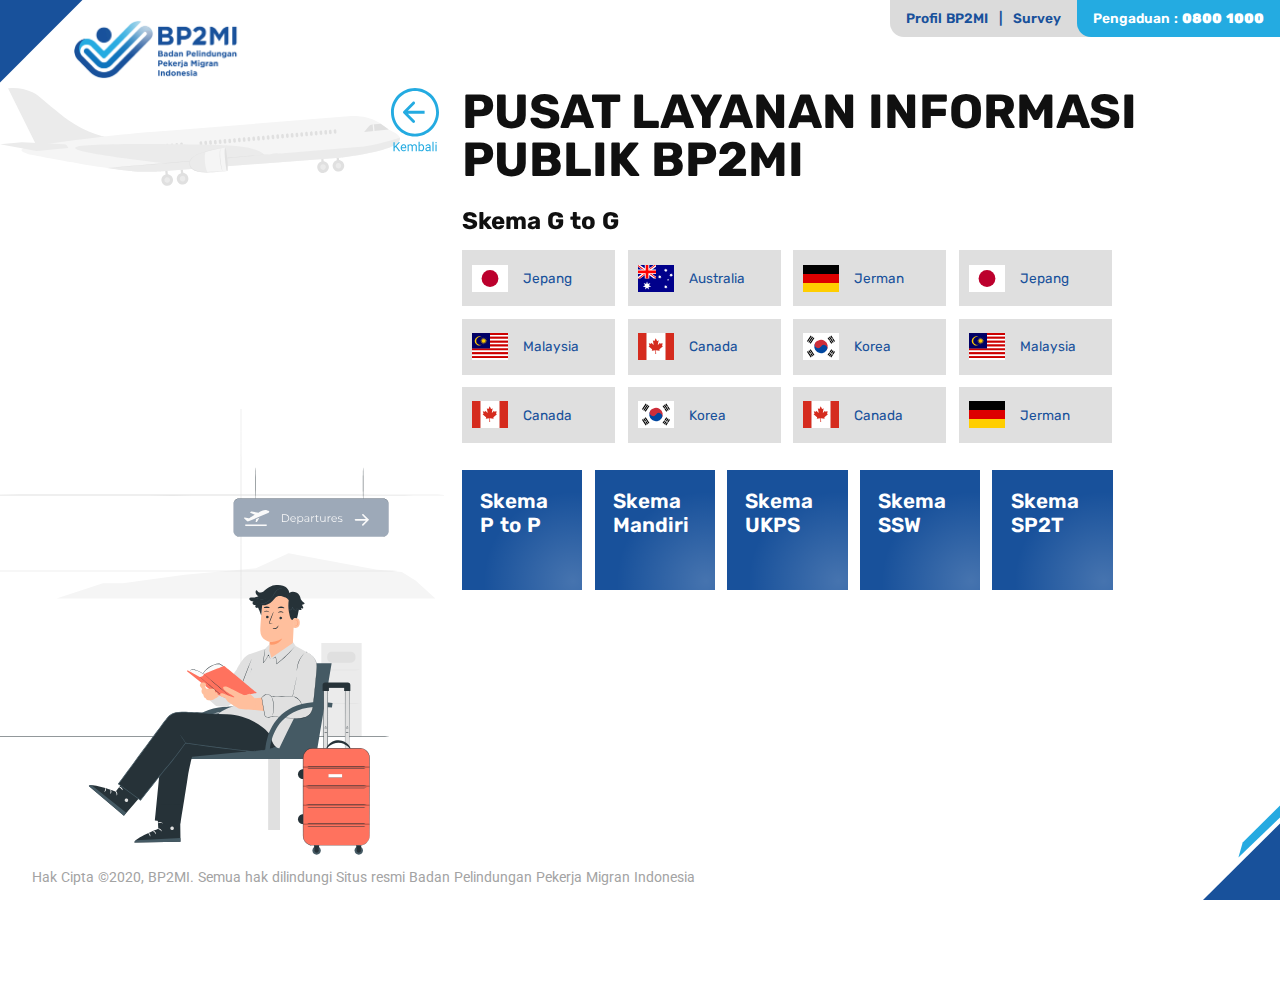
==== commit 106719f5: "add survey" ====
--- a/bekerja-di-luar-negeri.html
+++ b/bekerja-di-luar-negeri.html
@@ -178,7 +178,7 @@
     <footer>
       <div class="footer-bar">
         <p class="text x-small roboto grey">Hak Cipta ©2020, BP2MI. Semua hak dilindungi Situs resmi Badan Pelindungan Pekerja Migran Indonesia</p>
-        <img src="assets/images/footer-acc.svg" alt="acc svg" class="acc" />
+        <img src="assets/svg/footer-acc.svg" alt="acc svg" class="acc" />
       </div>
     </footer>
 
--- a/assets/css/main.css
+++ b/assets/css/main.css
@@ -1 +1 @@
-@import"https://fonts.googleapis.com/css2?family=Roboto:ital@0;1&family=Rubik:ital,wght@0,300;0,400;0,600;0,700;0,900;1,400;1,600;1,700;1,900&display=swap";:root{--color-white: #ffff;--color-black: #101010;--color-black-secondary: #1b1b1b;--color-primary: #18519b;--color-secondary: #0e74bd;--color-light: #24abe1;--color-gray: #a3a3a3;--color-grayLight: #dbdbdb;--text-base-size: 16px;--text-xs: calc((var(--text-base-size)) * 0.85);--text-sm: calc((var(--text-base-size)) * 0.95);--text-md: var(--text-base-size);--text-lg: calc((var(--text-base-size)) * 1.28);--text-xl: calc((var(--text-base-size)) * 1.5);--text-xxl: calc((var(--text-base-size)) * 2.25);--text-xxxl: calc((var(--text-base-size)) * 3);--text-light: 300;--text-regular: 400;--text-semiBold: 600;--text-bold: 700;--text-extraBold: 900;--text-default: "Rubik", -apple-system, BlinkMacSystemFont, "Segoe UI", Roboto, "Helvetica Neue", Arial, sans-serif;--text-main: "Rubik", sans-serif;--text-secondary: "Roboto", sans-serif;--space-unit: 1em;--space-xxxxs: calc(0.125 * var(--space-unit));--space-xxxs: calc(0.25 * var(--space-unit));--space-xxs: calc(0.375 * var(--space-unit));--space-xs: calc(0.5 * var(--space-unit));--space-sm: calc(0.75 * var(--space-unit));--space-md: calc(1.25 * var(--space-unit));--space-lg: calc(2 * var(--space-unit));--space-xl: calc(3.25 * var(--space-unit));--space-xxl: calc(5.25 * var(--space-unit));--space-xxxl: calc(8.5 * var(--space-unit));--space-xxxxl: calc(13.75 * var(--space-unit));--navbar-middle: calc(100% - (3rem + 14vw)) %;--transition: all 0.5s cubic-bezier(0.075, 0.82, 0.165, 1);--shadow: 0px 2px 20px rgba(3, 22, 11, 0.1)}@media(min-width: 1600px){:root{--text-scale-ratio: 1.3;--text-base-size: 20px}}@media(max-width: 800px){:root{--text-base-size: 13px}}@media all and (max-width: 1360px){:root{--text-scale-ratio-big: 1.5}}::-webkit-scrollbar{width:8px}::-webkit-scrollbar-track{background:#f1f1f1}::-webkit-scrollbar-thumb{background:#888}::-webkit-scrollbar-thumb:hover{background:#555}html,body{padding:0;margin:0;font-family:var(--text-default);font-size:var(--text-sm);font-weight:var(--text-regular);word-spacing:1px;-ms-text-size-adjust:100%;-webkit-text-size-adjust:100%;-moz-osx-font-smoothing:grayscale;-webkit-font-smoothing:antialiased;box-sizing:border-box;max-width:100%}body{height:100vh;width:100vw;overflow:hidden}@media(max-width: 800px){body{height:-moz-max-content;height:max-content;overflow:scroll}}.material-symbols-outlined{font-variation-settings:"FILL" 0,"wght" 400,"GRAD" 0,"opsz" 48}a{color:inherit;text-decoration:none}a,p,span,div,input,select,textarea,article,aside,figcaption,footer,header,hgroup,h1,h2,h3,h4,h5,h6,ol,li{font-family:var(--text-main);-webkit-user-select:none;-moz-user-select:none;user-select:none}p,li,a{line-height:1.56}@media(max-width: 800px){p,li,a{line-height:1.2}}*{box-sizing:border-box}img{-o-object-fit:contain;object-fit:contain}.header{position:relative;display:flex;justify-content:space-between;width:100vw;height:82px;padding-left:46px}.header::before{content:"";position:absolute;top:-40px;left:-10px;width:0;height:0;border-bottom:60px solid rgba(0,0,0,0);border-top:60px solid rgba(0,0,0,0);border-right:60px solid var(--color-primary);transform:rotate(45deg)}@media(max-width: 800px){.header::before{top:-20px;left:-10px;border-bottom:30px solid rgba(0,0,0,0);border-top:30px solid rgba(0,0,0,0);border-right:30px solid var(--color-primary)}}.header .logo-image{-o-object-fit:contain;object-fit:contain;height:80%;width:auto;margin-top:16px;margin-left:24px}@media(max-width: 800px){.header .logo-image{height:3rem;margin-left:-12px}}.header .info-bar{display:flex;justify-content:flex-end;height:-moz-fit-content;height:fit-content;background:var(--color-grayLight);border-radius:0 0 0 14px}@media(max-width: 800px){.header .info-bar{flex-direction:column;margin-right:-3rem}}.header .info-bar .link-bar{padding:8px 16px}@media(max-width: 800px){.header .info-bar .link-bar{padding:4px 8px}}.header .info-bar .link-bar span{padding:0 6px}.header .info-bar .pengaduan-bar{border-radius:0 0 0 14px;padding:8px 16px;background:var(--color-light)}@media(max-width: 800px){.header .info-bar .pengaduan-bar{padding:4px 6px}}.header .info-bar .pengaduan-bar p{margin:0}footer{position:fixed;bottom:0;left:0;width:100%}footer .footer-bar{position:relative}footer .footer-bar .text{padding:12px 12px 12px 32px;background:var(--color-white)}footer .footer-bar .acc{position:absolute;top:auto;bottom:0;left:auto;right:0;width:6vw;height:auto}main .row{display:flex}main .row.main{align-items:flex-end;width:100%;height:100vh;padding-top:.5%}@media(max-width: 1100px){main .row.main{flex-wrap:wrap}}@media(min-width: 1600px){main .row.main{padding-top:4%}}main .main-graphic{position:relative;width:60%}@media(max-width: 1100px){main .main-graphic{order:2;margin-left:50%}}main .main-graphic img{position:absolute;height:80vh;width:auto;left:0;top:auto;bottom:20px}@media(max-width: 1100px){main .main-graphic img{height:30vh;left:-10vw;bottom:0}}main .main-graphic .line-bg{animation:rotating 100000ms linear infinite}main .main-graphic .q-mark{bottom:82px}main .main-graphic .petugas{transform:translateX(25%);height:70vh;bottom:110px}@media(max-width: 1100px){main .main-graphic .petugas{height:30vh;bottom:0px}}main .main-content{margin-left:0vw;height:100%;z-index:100}@media(max-width: 1100px){main .main-content{padding-left:10%}}main .main-content h1{margin-top:0;margin-bottom:1rem;line-height:1;width:85%}main .main-content .search-bar{width:80%;position:relative;margin-top:1rem}@media(min-width: 1600px){main .main-content .search-bar{width:75%}}main .main-content .search-bar .bar{width:100%;height:calc((var(--text-xxl))*1.2);font-size:var(--text-lg);border:1px var(--color-gray) solid;padding-left:1rem}main .main-content .search-bar button{position:absolute;right:4px;top:0;height:calc((var(--text-xxl))*1.2);width:calc((var(--text-xxl))*1.2);background:0;border:none;cursor:pointer}main .main-content .search-bar button .material-symbols-outlined{font-size:calc((var(--text-xxl))*.7);color:var(--color-secondary);font-weight:500}main .home-card{margin-top:1.5rem;display:flex;width:82%;gap:calc(.8vw + 2px);flex-wrap:wrap;align-items:flex-start;max-height:60vh;overflow-y:auto;overflow-x:hidden;padding-right:2%}@media(min-width: 1600px){main .home-card{margin-top:2rem;gap:calc(1vw + 2px);width:77%}}@media(max-width: 800px){main .home-card{width:62%}}main .home-card .card{position:relative;display:flex;flex-direction:column;justify-content:space-between;align-items:flex-start;background:var(--color-primary);padding:1.2rem 1.2rem;padding-bottom:0;width:calc(25% - (.8vw + 2px));min-height:150px;overflow:hidden;opacity:0;transition:var(--transition)}@media(min-width: 1600px){main .home-card .card{min-height:180px;width:calc(25% - (1vw + 2px))}}main .home-card .card:has(.companion){width:50%}main .home-card .card.big{width:50%}@media(max-width: 800px){main .home-card .card{width:80%}main .home-card .card:has(.companion),main .home-card .card.big{width:80%}}main .home-card .card::before{content:"";position:absolute;bottom:0;right:0;width:14vw;height:14vw;background:radial-gradient(50% 50% at 50% 50%, rgba(255, 255, 255, 0.2) 0%, rgba(255, 255, 255, 0) 100%);transform:translate(45%, 45%)}main .home-card .card .icon{height:32px;width:auto}main .home-card .card .row{width:100%;justify-content:space-between;align-items:flex-end}main .home-card .card .row .text{padding-bottom:1.2rem;width:12vw;line-height:1.2}main .home-card .card .row .companion{margin-left:1rem}main .home-card .card:hover{transition-delay:0s !important;opacity:.7;transform:scale(95%)}main .row .back-button{margin-right:1.5rem;width:var(--text-xxxl);height:auto;transition:var(--transition)}main .row .back-button:hover{filter:grayscale(100%);transform:scale(90%);opacity:.7}main .row h1{width:100%;margin:0}@media(max-width: 1000px){main .main.bekerja{height:-moz-max-content;height:max-content}}main .main.bekerja .main-graphic{width:35%;height:100%;overflow:hidden}main .main.bekerja .main-graphic img{height:auto;width:100%}main .main.bekerja .main-graphic .line-bg{width:90%;top:0;bottom:auto;animation:plane 10000ms cubic-bezier(0.75, 0.08, 0.85, 1.01) infinite}main .main.bekerja .main-graphic .petugas{transform:translateX(0)}@media(max-width: 1000px){main .main.bekerja .main-graphic{display:none}}main .main.bekerja .main-content{width:70%;margin-left:-3.5rem}@media(max-width: 1000px){main .main.bekerja .main-content{margin-top:1rem;width:100%;padding-left:2rem;height:-moz-max-content;height:max-content;padding-bottom:5rem}}main .main.bekerja .main-content .home-card{padding-left:var(--text-xxxl);margin-left:1.5rem;overflow-x:hidden}@media(max-width: 1000px){main .main.bekerja .main-content .home-card{width:100%;height:-moz-max-content;height:max-content;overflow-y:unset}}main .main.bekerja .main-content .home-card .card{justify-content:flex-start;width:calc(20% - (.8vw + 2px));min-height:120px}@media(min-width: 1600px){main .main.bekerja .main-content .home-card .card{padding:1rem;min-height:150px;width:calc(20% - (.8vw + 2px + .4%))}}@media(max-width: 1000px){main .main.bekerja .main-content .home-card .card{width:calc(50% - (.8vw + 2px))}}main .main.bekerja .main-content .home-card .card h2{font-size:var(--text-lg);color:var(--color-white);width:calc(var(--text-lg)*4);font-weight:var(--text-semiBold);margin:0}main .main.bekerja .main-content .home-card .card.expanded,main .main.bekerja .main-content .home-card .card:has(.child){width:100%;background:rgba(0,0,0,0);padding:0;margin-bottom:1rem;opacity:1}main .main.bekerja .main-content .home-card .card.expanded h2,main .main.bekerja .main-content .home-card .card:has(.child) h2{color:var(--color-black);font-size:var(--text-xl);font-weight:var(--text-bold);width:100%;margin-bottom:1rem}main .main.bekerja .main-content .home-card .card.expanded:hover,main .main.bekerja .main-content .home-card .card:has(.child):hover{transform:none;opacity:1}main .main.bekerja .main-content .home-card .card.expanded::before,main .main.bekerja .main-content .home-card .card:has(.child)::before{display:none}main .main.bekerja .main-content .home-card .card.expanded{width:100%;background:rgba(0,0,0,0);padding:0;margin-bottom:1rem;opacity:1}main .main.bekerja .main-content .home-card .card.expanded h2{color:var(--color-black);font-size:var(--text-xl);font-weight:var(--text-bold);width:100%;margin-bottom:1rem}main .main.bekerja .main-content .home-card .card.expanded:hover{transform:none;opacity:1}main .main.bekerja .main-content .home-card .card.expanded::before{display:none}main .main.bekerja .main-content .home-card .card .child{display:grid;grid-gap:calc(.8vw + 2px);grid-template-columns:repeat(4, 1fr);width:100%;max-height:13rem;padding-right:2%;overflow-x:hidden;overflow-y:auto}@media(max-width: 1000px){main .main.bekerja .main-content .home-card .card .child{grid-template-columns:repeat(2, 1fr);max-height:-moz-max-content;max-height:max-content;overflow-y:unset}}main .main.bekerja .main-content .home-card .card .child .country-list{background:#dfdfdf;padding:10px;justify-content:flex-start;align-items:center;cursor:pointer}main .main.bekerja .main-content .home-card .card .child .country-list:hover{transition-delay:0s !important;opacity:.7;transform:scale(90%)}main .main.bekerja .main-content .home-card .card .child .country-list .fi{width:var(--text-xxl);height:var(--text-xxl);margin-right:1rem}main .main.bekerja .main-content .home-card .card .child .country-list p{padding:0;width:-moz-min-content;width:min-content}.info-pengaduan h1{margin-top:0}.info-pengaduan.main{width:70%;min-width:964px;margin:auto;margin-top:4%;position:relative}@media(max-width: 1000px){.info-pengaduan.main{width:95%;min-width:unset}}.info-pengaduan .swiper .swiper-slide{padding:4px}.info-pengaduan .swiper .swiper-slide img{-o-object-fit:contain;object-fit:contain;width:100%}.info-pengaduan .swiper .swiper-wrapper{width:100%;position:relative}.info-pengaduan .swiper-button-next.swiper-button-disabled,.info-pengaduan .swiper-button-prev.swiper-button-disabled{opacity:0}.info-pengaduan .swiper-button-next,.info-pengaduan .swiper-button-prev{top:var(--swiper-navigation-top-offset, 55%);position:absolute;color:var(--color-primary)}.info-pengaduan .swiper-button-prev{left:-5%}@media(max-width: 1000px){.info-pengaduan .swiper-button-prev{left:-2%}}.info-pengaduan .swiper-button-next{right:-5%}@media(max-width: 1000px){.info-pengaduan .swiper-button-next{right:-2%}}.main .home-card.survey{width:58%;margin-left:0;display:block}.main .text-field{width:100%;resize:none;padding:8px}.modals{position:fixed;left:0;top:0;width:100vw;height:100vh;z-index:10000000;display:none}.modals .popup-content{position:relative;width:100%;height:100%;opacity:0;display:none;transition:var(--transition);transition-delay:300ms}.modals .popup-content:before{content:"";position:absolute;left:0;top:0;background:var(--color-white);opacity:.7;width:100%;height:100%;z-index:-1}.modals .popup-content img{width:84vw;height:47vw;max-height:80vh;margin-left:10vw;margin-top:5%;box-shadow:var(--shadow);transition:var(--transition);transition-delay:10000ms}.modals .popup-content .close-btn{position:absolute;right:calc(10vw - (1rem + var(--text-xxl)));top:10%;transform:translate(50%, -50%);background:red;width:-moz-fit-content;width:fit-content;padding:.5rem;box-shadow:var(--shadow);cursor:pointer;transition:var(--transition)}.modals .popup-content .close-btn:hover{transition-delay:0s !important;padding:1rem}.modals .popup-content .close-btn span{font-size:var(--text-xxl);color:var(--color-white)}.modals .popup-content.active{opacity:1;display:block}.modals.active{display:block;animation:fadein 300ms cubic-bezier(0.4, 0, 1, 1)}@keyframes rotating{0%{transform:rotate(0deg)}100%{transform:rotate(360deg)}}@keyframes plane{0%{transform:translate(-100%, 400%)}100%{transform:translate(120%, 200%)}}@keyframes fadein{0%{transform:scale(0);opacity:0}100%{opacity:1;transform:scale(100%)}}@keyframes fade{0%{opacity:0}100%{opacity:1}}p{-webkit-margin-before:0;margin-block-start:0;-webkit-margin-after:0;margin-block-end:0}.text.primary{color:var(--color-black)}.text.secondary{color:var(--color-black-secondary)}.text.blue-primary{color:var(--color-primary)}.text.blue-secondary{color:var(--color-secondary)}.text.white{color:var(--color-white)}.text.grey{color:var(--color-gray)}.text.grey-light{color:var(--color-grayLight)}.text.x-small{font-size:var(--text-xs)}.text.small{font-size:var(--text-sm)}.text.regular{font-size:var(--text-md)}.text.s-large{font-size:calc(var(--text-md)*1.4)}.text.x-large{font-size:var(--text-xl)}.text.x-x-large{font-size:var(--text-xxl)}.text.x-x-x-large{font-size:var(--text-xxxl)}.text.light{font-weight:var(--text-light)}.text.regular{font-weight:var(--text-regular)}.text.semi-bold{font-weight:var(--text-semiBold)}.text.bold{font-weight:var(--text-bold)}.text.extra-bold{font-weight:var(--text-extraBold)}.text.roboto{font-family:"Roboto",sans-serif}.text.uppercase{text-transform:uppercase}#nprogress{pointer-events:none}#nprogress .bar{background:var(--color-primary);position:fixed;z-index:1031;top:0;left:0;width:100%;height:2px}#nprogress .peg{display:block;position:absolute;right:0px;width:100px;height:100%;box-shadow:0 0 10px var(--color-primary),0 0 5px var(--color-primary);opacity:1;transform:rotate(3deg) translate(0px, -4px)}#nprogress .spinner{display:block;position:fixed;z-index:1031;top:15px;right:15px}#nprogress .spinner-icon{width:18px;height:18px;box-sizing:border-box;border:solid 2px rgba(0,0,0,0);border-top-color:var(--color-primary);border-left-color:var(--color-primary);border-radius:50%;animation:nprogress-spinner 400ms linear infinite}.nprogress-custom-parent{overflow:hidden;position:relative}.nprogress-custom-parent #nprogress .spinner,.nprogress-custom-parent #nprogress .bar{position:absolute}@keyframes nprogress-spinner{0%{transform:rotate(0deg)}100%{transform:rotate(360deg)}}[data-aos][data-aos][data-aos-duration="50"],body[data-aos-duration="50"] [data-aos]{transition-duration:50ms}[data-aos][data-aos][data-aos-delay="50"],body[data-aos-delay="50"] [data-aos]{transition-delay:0}[data-aos][data-aos][data-aos-delay="50"].aos-animate,body[data-aos-delay="50"] [data-aos].aos-animate{transition-delay:50ms}[data-aos][data-aos][data-aos-duration="100"],body[data-aos-duration="100"] [data-aos]{transition-duration:.1s}[data-aos][data-aos][data-aos-delay="100"],body[data-aos-delay="100"] [data-aos]{transition-delay:0}[data-aos][data-aos][data-aos-delay="100"].aos-animate,body[data-aos-delay="100"] [data-aos].aos-animate{transition-delay:.1s}[data-aos][data-aos][data-aos-duration="150"],body[data-aos-duration="150"] [data-aos]{transition-duration:.15s}[data-aos][data-aos][data-aos-delay="150"],body[data-aos-delay="150"] [data-aos]{transition-delay:0}[data-aos][data-aos][data-aos-delay="150"].aos-animate,body[data-aos-delay="150"] [data-aos].aos-animate{transition-delay:.15s}[data-aos][data-aos][data-aos-duration="200"],body[data-aos-duration="200"] [data-aos]{transition-duration:.2s}[data-aos][data-aos][data-aos-delay="200"],body[data-aos-delay="200"] [data-aos]{transition-delay:0}[data-aos][data-aos][data-aos-delay="200"].aos-animate,body[data-aos-delay="200"] [data-aos].aos-animate{transition-delay:.2s}[data-aos][data-aos][data-aos-duration="250"],body[data-aos-duration="250"] [data-aos]{transition-duration:.25s}[data-aos][data-aos][data-aos-delay="250"],body[data-aos-delay="250"] [data-aos]{transition-delay:0}[data-aos][data-aos][data-aos-delay="250"].aos-animate,body[data-aos-delay="250"] [data-aos].aos-animate{transition-delay:.25s}[data-aos][data-aos][data-aos-duration="300"],body[data-aos-duration="300"] [data-aos]{transition-duration:.3s}[data-aos][data-aos][data-aos-delay="300"],body[data-aos-delay="300"] [data-aos]{transition-delay:0}[data-aos][data-aos][data-aos-delay="300"].aos-animate,body[data-aos-delay="300"] [data-aos].aos-animate{transition-delay:.3s}[data-aos][data-aos][data-aos-duration="350"],body[data-aos-duration="350"] [data-aos]{transition-duration:.35s}[data-aos][data-aos][data-aos-delay="350"],body[data-aos-delay="350"] [data-aos]{transition-delay:0}[data-aos][data-aos][data-aos-delay="350"].aos-animate,body[data-aos-delay="350"] [data-aos].aos-animate{transition-delay:.35s}[data-aos][data-aos][data-aos-duration="400"],body[data-aos-duration="400"] [data-aos]{transition-duration:.4s}[data-aos][data-aos][data-aos-delay="400"],body[data-aos-delay="400"] [data-aos]{transition-delay:0}[data-aos][data-aos][data-aos-delay="400"].aos-animate,body[data-aos-delay="400"] [data-aos].aos-animate{transition-delay:.4s}[data-aos][data-aos][data-aos-duration="450"],body[data-aos-duration="450"] [data-aos]{transition-duration:.45s}[data-aos][data-aos][data-aos-delay="450"],body[data-aos-delay="450"] [data-aos]{transition-delay:0}[data-aos][data-aos][data-aos-delay="450"].aos-animate,body[data-aos-delay="450"] [data-aos].aos-animate{transition-delay:.45s}[data-aos][data-aos][data-aos-duration="500"],body[data-aos-duration="500"] [data-aos]{transition-duration:.5s}[data-aos][data-aos][data-aos-delay="500"],body[data-aos-delay="500"] [data-aos]{transition-delay:0}[data-aos][data-aos][data-aos-delay="500"].aos-animate,body[data-aos-delay="500"] [data-aos].aos-animate{transition-delay:.5s}[data-aos][data-aos][data-aos-duration="550"],body[data-aos-duration="550"] [data-aos]{transition-duration:.55s}[data-aos][data-aos][data-aos-delay="550"],body[data-aos-delay="550"] [data-aos]{transition-delay:0}[data-aos][data-aos][data-aos-delay="550"].aos-animate,body[data-aos-delay="550"] [data-aos].aos-animate{transition-delay:.55s}[data-aos][data-aos][data-aos-duration="600"],body[data-aos-duration="600"] [data-aos]{transition-duration:.6s}[data-aos][data-aos][data-aos-delay="600"],body[data-aos-delay="600"] [data-aos]{transition-delay:0}[data-aos][data-aos][data-aos-delay="600"].aos-animate,body[data-aos-delay="600"] [data-aos].aos-animate{transition-delay:.6s}[data-aos][data-aos][data-aos-duration="650"],body[data-aos-duration="650"] [data-aos]{transition-duration:.65s}[data-aos][data-aos][data-aos-delay="650"],body[data-aos-delay="650"] [data-aos]{transition-delay:0}[data-aos][data-aos][data-aos-delay="650"].aos-animate,body[data-aos-delay="650"] [data-aos].aos-animate{transition-delay:.65s}[data-aos][data-aos][data-aos-duration="700"],body[data-aos-duration="700"] [data-aos]{transition-duration:.7s}[data-aos][data-aos][data-aos-delay="700"],body[data-aos-delay="700"] [data-aos]{transition-delay:0}[data-aos][data-aos][data-aos-delay="700"].aos-animate,body[data-aos-delay="700"] [data-aos].aos-animate{transition-delay:.7s}[data-aos][data-aos][data-aos-duration="750"],body[data-aos-duration="750"] [data-aos]{transition-duration:.75s}[data-aos][data-aos][data-aos-delay="750"],body[data-aos-delay="750"] [data-aos]{transition-delay:0}[data-aos][data-aos][data-aos-delay="750"].aos-animate,body[data-aos-delay="750"] [data-aos].aos-animate{transition-delay:.75s}[data-aos][data-aos][data-aos-duration="800"],body[data-aos-duration="800"] [data-aos]{transition-duration:.8s}[data-aos][data-aos][data-aos-delay="800"],body[data-aos-delay="800"] [data-aos]{transition-delay:0}[data-aos][data-aos][data-aos-delay="800"].aos-animate,body[data-aos-delay="800"] [data-aos].aos-animate{transition-delay:.8s}[data-aos][data-aos][data-aos-duration="850"],body[data-aos-duration="850"] [data-aos]{transition-duration:.85s}[data-aos][data-aos][data-aos-delay="850"],body[data-aos-delay="850"] [data-aos]{transition-delay:0}[data-aos][data-aos][data-aos-delay="850"].aos-animate,body[data-aos-delay="850"] [data-aos].aos-animate{transition-delay:.85s}[data-aos][data-aos][data-aos-duration="900"],body[data-aos-duration="900"] [data-aos]{transition-duration:.9s}[data-aos][data-aos][data-aos-delay="900"],body[data-aos-delay="900"] [data-aos]{transition-delay:0}[data-aos][data-aos][data-aos-delay="900"].aos-animate,body[data-aos-delay="900"] [data-aos].aos-animate{transition-delay:.9s}[data-aos][data-aos][data-aos-duration="950"],body[data-aos-duration="950"] [data-aos]{transition-duration:.95s}[data-aos][data-aos][data-aos-delay="950"],body[data-aos-delay="950"] [data-aos]{transition-delay:0}[data-aos][data-aos][data-aos-delay="950"].aos-animate,body[data-aos-delay="950"] [data-aos].aos-animate{transition-delay:.95s}[data-aos][data-aos][data-aos-duration="1000"],body[data-aos-duration="1000"] [data-aos]{transition-duration:1s}[data-aos][data-aos][data-aos-delay="1000"],body[data-aos-delay="1000"] [data-aos]{transition-delay:0}[data-aos][data-aos][data-aos-delay="1000"].aos-animate,body[data-aos-delay="1000"] [data-aos].aos-animate{transition-delay:1s}[data-aos][data-aos][data-aos-duration="1050"],body[data-aos-duration="1050"] [data-aos]{transition-duration:1.05s}[data-aos][data-aos][data-aos-delay="1050"],body[data-aos-delay="1050"] [data-aos]{transition-delay:0}[data-aos][data-aos][data-aos-delay="1050"].aos-animate,body[data-aos-delay="1050"] [data-aos].aos-animate{transition-delay:1.05s}[data-aos][data-aos][data-aos-duration="1100"],body[data-aos-duration="1100"] [data-aos]{transition-duration:1.1s}[data-aos][data-aos][data-aos-delay="1100"],body[data-aos-delay="1100"] [data-aos]{transition-delay:0}[data-aos][data-aos][data-aos-delay="1100"].aos-animate,body[data-aos-delay="1100"] [data-aos].aos-animate{transition-delay:1.1s}[data-aos][data-aos][data-aos-duration="1150"],body[data-aos-duration="1150"] [data-aos]{transition-duration:1.15s}[data-aos][data-aos][data-aos-delay="1150"],body[data-aos-delay="1150"] [data-aos]{transition-delay:0}[data-aos][data-aos][data-aos-delay="1150"].aos-animate,body[data-aos-delay="1150"] [data-aos].aos-animate{transition-delay:1.15s}[data-aos][data-aos][data-aos-duration="1200"],body[data-aos-duration="1200"] [data-aos]{transition-duration:1.2s}[data-aos][data-aos][data-aos-delay="1200"],body[data-aos-delay="1200"] [data-aos]{transition-delay:0}[data-aos][data-aos][data-aos-delay="1200"].aos-animate,body[data-aos-delay="1200"] [data-aos].aos-animate{transition-delay:1.2s}[data-aos][data-aos][data-aos-duration="1250"],body[data-aos-duration="1250"] [data-aos]{transition-duration:1.25s}[data-aos][data-aos][data-aos-delay="1250"],body[data-aos-delay="1250"] [data-aos]{transition-delay:0}[data-aos][data-aos][data-aos-delay="1250"].aos-animate,body[data-aos-delay="1250"] [data-aos].aos-animate{transition-delay:1.25s}[data-aos][data-aos][data-aos-duration="1300"],body[data-aos-duration="1300"] [data-aos]{transition-duration:1.3s}[data-aos][data-aos][data-aos-delay="1300"],body[data-aos-delay="1300"] [data-aos]{transition-delay:0}[data-aos][data-aos][data-aos-delay="1300"].aos-animate,body[data-aos-delay="1300"] [data-aos].aos-animate{transition-delay:1.3s}[data-aos][data-aos][data-aos-duration="1350"],body[data-aos-duration="1350"] [data-aos]{transition-duration:1.35s}[data-aos][data-aos][data-aos-delay="1350"],body[data-aos-delay="1350"] [data-aos]{transition-delay:0}[data-aos][data-aos][data-aos-delay="1350"].aos-animate,body[data-aos-delay="1350"] [data-aos].aos-animate{transition-delay:1.35s}[data-aos][data-aos][data-aos-duration="1400"],body[data-aos-duration="1400"] [data-aos]{transition-duration:1.4s}[data-aos][data-aos][data-aos-delay="1400"],body[data-aos-delay="1400"] [data-aos]{transition-delay:0}[data-aos][data-aos][data-aos-delay="1400"].aos-animate,body[data-aos-delay="1400"] [data-aos].aos-animate{transition-delay:1.4s}[data-aos][data-aos][data-aos-duration="1450"],body[data-aos-duration="1450"] [data-aos]{transition-duration:1.45s}[data-aos][data-aos][data-aos-delay="1450"],body[data-aos-delay="1450"] [data-aos]{transition-delay:0}[data-aos][data-aos][data-aos-delay="1450"].aos-animate,body[data-aos-delay="1450"] [data-aos].aos-animate{transition-delay:1.45s}[data-aos][data-aos][data-aos-duration="1500"],body[data-aos-duration="1500"] [data-aos]{transition-duration:1.5s}[data-aos][data-aos][data-aos-delay="1500"],body[data-aos-delay="1500"] [data-aos]{transition-delay:0}[data-aos][data-aos][data-aos-delay="1500"].aos-animate,body[data-aos-delay="1500"] [data-aos].aos-animate{transition-delay:1.5s}[data-aos][data-aos][data-aos-duration="1550"],body[data-aos-duration="1550"] [data-aos]{transition-duration:1.55s}[data-aos][data-aos][data-aos-delay="1550"],body[data-aos-delay="1550"] [data-aos]{transition-delay:0}[data-aos][data-aos][data-aos-delay="1550"].aos-animate,body[data-aos-delay="1550"] [data-aos].aos-animate{transition-delay:1.55s}[data-aos][data-aos][data-aos-duration="1600"],body[data-aos-duration="1600"] [data-aos]{transition-duration:1.6s}[data-aos][data-aos][data-aos-delay="1600"],body[data-aos-delay="1600"] [data-aos]{transition-delay:0}[data-aos][data-aos][data-aos-delay="1600"].aos-animate,body[data-aos-delay="1600"] [data-aos].aos-animate{transition-delay:1.6s}[data-aos][data-aos][data-aos-duration="1650"],body[data-aos-duration="1650"] [data-aos]{transition-duration:1.65s}[data-aos][data-aos][data-aos-delay="1650"],body[data-aos-delay="1650"] [data-aos]{transition-delay:0}[data-aos][data-aos][data-aos-delay="1650"].aos-animate,body[data-aos-delay="1650"] [data-aos].aos-animate{transition-delay:1.65s}[data-aos][data-aos][data-aos-duration="1700"],body[data-aos-duration="1700"] [data-aos]{transition-duration:1.7s}[data-aos][data-aos][data-aos-delay="1700"],body[data-aos-delay="1700"] [data-aos]{transition-delay:0}[data-aos][data-aos][data-aos-delay="1700"].aos-animate,body[data-aos-delay="1700"] [data-aos].aos-animate{transition-delay:1.7s}[data-aos][data-aos][data-aos-duration="1750"],body[data-aos-duration="1750"] [data-aos]{transition-duration:1.75s}[data-aos][data-aos][data-aos-delay="1750"],body[data-aos-delay="1750"] [data-aos]{transition-delay:0}[data-aos][data-aos][data-aos-delay="1750"].aos-animate,body[data-aos-delay="1750"] [data-aos].aos-animate{transition-delay:1.75s}[data-aos][data-aos][data-aos-duration="1800"],body[data-aos-duration="1800"] [data-aos]{transition-duration:1.8s}[data-aos][data-aos][data-aos-delay="1800"],body[data-aos-delay="1800"] [data-aos]{transition-delay:0}[data-aos][data-aos][data-aos-delay="1800"].aos-animate,body[data-aos-delay="1800"] [data-aos].aos-animate{transition-delay:1.8s}[data-aos][data-aos][data-aos-duration="1850"],body[data-aos-duration="1850"] [data-aos]{transition-duration:1.85s}[data-aos][data-aos][data-aos-delay="1850"],body[data-aos-delay="1850"] [data-aos]{transition-delay:0}[data-aos][data-aos][data-aos-delay="1850"].aos-animate,body[data-aos-delay="1850"] [data-aos].aos-animate{transition-delay:1.85s}[data-aos][data-aos][data-aos-duration="1900"],body[data-aos-duration="1900"] [data-aos]{transition-duration:1.9s}[data-aos][data-aos][data-aos-delay="1900"],body[data-aos-delay="1900"] [data-aos]{transition-delay:0}[data-aos][data-aos][data-aos-delay="1900"].aos-animate,body[data-aos-delay="1900"] [data-aos].aos-animate{transition-delay:1.9s}[data-aos][data-aos][data-aos-duration="1950"],body[data-aos-duration="1950"] [data-aos]{transition-duration:1.95s}[data-aos][data-aos][data-aos-delay="1950"],body[data-aos-delay="1950"] [data-aos]{transition-delay:0}[data-aos][data-aos][data-aos-delay="1950"].aos-animate,body[data-aos-delay="1950"] [data-aos].aos-animate{transition-delay:1.95s}[data-aos][data-aos][data-aos-duration="2000"],body[data-aos-duration="2000"] [data-aos]{transition-duration:2s}[data-aos][data-aos][data-aos-delay="2000"],body[data-aos-delay="2000"] [data-aos]{transition-delay:0}[data-aos][data-aos][data-aos-delay="2000"].aos-animate,body[data-aos-delay="2000"] [data-aos].aos-animate{transition-delay:2s}[data-aos][data-aos][data-aos-duration="2050"],body[data-aos-duration="2050"] [data-aos]{transition-duration:2.05s}[data-aos][data-aos][data-aos-delay="2050"],body[data-aos-delay="2050"] [data-aos]{transition-delay:0}[data-aos][data-aos][data-aos-delay="2050"].aos-animate,body[data-aos-delay="2050"] [data-aos].aos-animate{transition-delay:2.05s}[data-aos][data-aos][data-aos-duration="2100"],body[data-aos-duration="2100"] [data-aos]{transition-duration:2.1s}[data-aos][data-aos][data-aos-delay="2100"],body[data-aos-delay="2100"] [data-aos]{transition-delay:0}[data-aos][data-aos][data-aos-delay="2100"].aos-animate,body[data-aos-delay="2100"] [data-aos].aos-animate{transition-delay:2.1s}[data-aos][data-aos][data-aos-duration="2150"],body[data-aos-duration="2150"] [data-aos]{transition-duration:2.15s}[data-aos][data-aos][data-aos-delay="2150"],body[data-aos-delay="2150"] [data-aos]{transition-delay:0}[data-aos][data-aos][data-aos-delay="2150"].aos-animate,body[data-aos-delay="2150"] [data-aos].aos-animate{transition-delay:2.15s}[data-aos][data-aos][data-aos-duration="2200"],body[data-aos-duration="2200"] [data-aos]{transition-duration:2.2s}[data-aos][data-aos][data-aos-delay="2200"],body[data-aos-delay="2200"] [data-aos]{transition-delay:0}[data-aos][data-aos][data-aos-delay="2200"].aos-animate,body[data-aos-delay="2200"] [data-aos].aos-animate{transition-delay:2.2s}[data-aos][data-aos][data-aos-duration="2250"],body[data-aos-duration="2250"] [data-aos]{transition-duration:2.25s}[data-aos][data-aos][data-aos-delay="2250"],body[data-aos-delay="2250"] [data-aos]{transition-delay:0}[data-aos][data-aos][data-aos-delay="2250"].aos-animate,body[data-aos-delay="2250"] [data-aos].aos-animate{transition-delay:2.25s}[data-aos][data-aos][data-aos-duration="2300"],body[data-aos-duration="2300"] [data-aos]{transition-duration:2.3s}[data-aos][data-aos][data-aos-delay="2300"],body[data-aos-delay="2300"] [data-aos]{transition-delay:0}[data-aos][data-aos][data-aos-delay="2300"].aos-animate,body[data-aos-delay="2300"] [data-aos].aos-animate{transition-delay:2.3s}[data-aos][data-aos][data-aos-duration="2350"],body[data-aos-duration="2350"] [data-aos]{transition-duration:2.35s}[data-aos][data-aos][data-aos-delay="2350"],body[data-aos-delay="2350"] [data-aos]{transition-delay:0}[data-aos][data-aos][data-aos-delay="2350"].aos-animate,body[data-aos-delay="2350"] [data-aos].aos-animate{transition-delay:2.35s}[data-aos][data-aos][data-aos-duration="2400"],body[data-aos-duration="2400"] [data-aos]{transition-duration:2.4s}[data-aos][data-aos][data-aos-delay="2400"],body[data-aos-delay="2400"] [data-aos]{transition-delay:0}[data-aos][data-aos][data-aos-delay="2400"].aos-animate,body[data-aos-delay="2400"] [data-aos].aos-animate{transition-delay:2.4s}[data-aos][data-aos][data-aos-duration="2450"],body[data-aos-duration="2450"] [data-aos]{transition-duration:2.45s}[data-aos][data-aos][data-aos-delay="2450"],body[data-aos-delay="2450"] [data-aos]{transition-delay:0}[data-aos][data-aos][data-aos-delay="2450"].aos-animate,body[data-aos-delay="2450"] [data-aos].aos-animate{transition-delay:2.45s}[data-aos][data-aos][data-aos-duration="2500"],body[data-aos-duration="2500"] [data-aos]{transition-duration:2.5s}[data-aos][data-aos][data-aos-delay="2500"],body[data-aos-delay="2500"] [data-aos]{transition-delay:0}[data-aos][data-aos][data-aos-delay="2500"].aos-animate,body[data-aos-delay="2500"] [data-aos].aos-animate{transition-delay:2.5s}[data-aos][data-aos][data-aos-duration="2550"],body[data-aos-duration="2550"] [data-aos]{transition-duration:2.55s}[data-aos][data-aos][data-aos-delay="2550"],body[data-aos-delay="2550"] [data-aos]{transition-delay:0}[data-aos][data-aos][data-aos-delay="2550"].aos-animate,body[data-aos-delay="2550"] [data-aos].aos-animate{transition-delay:2.55s}[data-aos][data-aos][data-aos-duration="2600"],body[data-aos-duration="2600"] [data-aos]{transition-duration:2.6s}[data-aos][data-aos][data-aos-delay="2600"],body[data-aos-delay="2600"] [data-aos]{transition-delay:0}[data-aos][data-aos][data-aos-delay="2600"].aos-animate,body[data-aos-delay="2600"] [data-aos].aos-animate{transition-delay:2.6s}[data-aos][data-aos][data-aos-duration="2650"],body[data-aos-duration="2650"] [data-aos]{transition-duration:2.65s}[data-aos][data-aos][data-aos-delay="2650"],body[data-aos-delay="2650"] [data-aos]{transition-delay:0}[data-aos][data-aos][data-aos-delay="2650"].aos-animate,body[data-aos-delay="2650"] [data-aos].aos-animate{transition-delay:2.65s}[data-aos][data-aos][data-aos-duration="2700"],body[data-aos-duration="2700"] [data-aos]{transition-duration:2.7s}[data-aos][data-aos][data-aos-delay="2700"],body[data-aos-delay="2700"] [data-aos]{transition-delay:0}[data-aos][data-aos][data-aos-delay="2700"].aos-animate,body[data-aos-delay="2700"] [data-aos].aos-animate{transition-delay:2.7s}[data-aos][data-aos][data-aos-duration="2750"],body[data-aos-duration="2750"] [data-aos]{transition-duration:2.75s}[data-aos][data-aos][data-aos-delay="2750"],body[data-aos-delay="2750"] [data-aos]{transition-delay:0}[data-aos][data-aos][data-aos-delay="2750"].aos-animate,body[data-aos-delay="2750"] [data-aos].aos-animate{transition-delay:2.75s}[data-aos][data-aos][data-aos-duration="2800"],body[data-aos-duration="2800"] [data-aos]{transition-duration:2.8s}[data-aos][data-aos][data-aos-delay="2800"],body[data-aos-delay="2800"] [data-aos]{transition-delay:0}[data-aos][data-aos][data-aos-delay="2800"].aos-animate,body[data-aos-delay="2800"] [data-aos].aos-animate{transition-delay:2.8s}[data-aos][data-aos][data-aos-duration="2850"],body[data-aos-duration="2850"] [data-aos]{transition-duration:2.85s}[data-aos][data-aos][data-aos-delay="2850"],body[data-aos-delay="2850"] [data-aos]{transition-delay:0}[data-aos][data-aos][data-aos-delay="2850"].aos-animate,body[data-aos-delay="2850"] [data-aos].aos-animate{transition-delay:2.85s}[data-aos][data-aos][data-aos-duration="2900"],body[data-aos-duration="2900"] [data-aos]{transition-duration:2.9s}[data-aos][data-aos][data-aos-delay="2900"],body[data-aos-delay="2900"] [data-aos]{transition-delay:0}[data-aos][data-aos][data-aos-delay="2900"].aos-animate,body[data-aos-delay="2900"] [data-aos].aos-animate{transition-delay:2.9s}[data-aos][data-aos][data-aos-duration="2950"],body[data-aos-duration="2950"] [data-aos]{transition-duration:2.95s}[data-aos][data-aos][data-aos-delay="2950"],body[data-aos-delay="2950"] [data-aos]{transition-delay:0}[data-aos][data-aos][data-aos-delay="2950"].aos-animate,body[data-aos-delay="2950"] [data-aos].aos-animate{transition-delay:2.95s}[data-aos][data-aos][data-aos-duration="3000"],body[data-aos-duration="3000"] [data-aos]{transition-duration:3s}[data-aos][data-aos][data-aos-delay="3000"],body[data-aos-delay="3000"] [data-aos]{transition-delay:0}[data-aos][data-aos][data-aos-delay="3000"].aos-animate,body[data-aos-delay="3000"] [data-aos].aos-animate{transition-delay:3s}[data-aos][data-aos][data-aos-easing=linear],body[data-aos-easing=linear] [data-aos]{transition-timing-function:cubic-bezier(0.25, 0.25, 0.75, 0.75)}[data-aos][data-aos][data-aos-easing=ease],body[data-aos-easing=ease] [data-aos]{transition-timing-function:ease}[data-aos][data-aos][data-aos-easing=ease-in],body[data-aos-easing=ease-in] [data-aos]{transition-timing-function:ease-in}[data-aos][data-aos][data-aos-easing=ease-out],body[data-aos-easing=ease-out] [data-aos]{transition-timing-function:ease-out}[data-aos][data-aos][data-aos-easing=ease-in-out],body[data-aos-easing=ease-in-out] [data-aos]{transition-timing-function:ease-in-out}[data-aos][data-aos][data-aos-easing=ease-in-back],body[data-aos-easing=ease-in-back] [data-aos]{transition-timing-function:cubic-bezier(0.6, -0.28, 0.735, 0.045)}[data-aos][data-aos][data-aos-easing=ease-out-back],body[data-aos-easing=ease-out-back] [data-aos]{transition-timing-function:cubic-bezier(0.175, 0.885, 0.32, 1.275)}[data-aos][data-aos][data-aos-easing=ease-in-out-back],body[data-aos-easing=ease-in-out-back] [data-aos]{transition-timing-function:cubic-bezier(0.68, -0.55, 0.265, 1.55)}[data-aos][data-aos][data-aos-easing=ease-in-sine],body[data-aos-easing=ease-in-sine] [data-aos]{transition-timing-function:cubic-bezier(0.47, 0, 0.745, 0.715)}[data-aos][data-aos][data-aos-easing=ease-out-sine],body[data-aos-easing=ease-out-sine] [data-aos]{transition-timing-function:cubic-bezier(0.39, 0.575, 0.565, 1)}[data-aos][data-aos][data-aos-easing=ease-in-out-sine],body[data-aos-easing=ease-in-out-sine] [data-aos]{transition-timing-function:cubic-bezier(0.445, 0.05, 0.55, 0.95)}[data-aos][data-aos][data-aos-easing=ease-in-quad],body[data-aos-easing=ease-in-quad] [data-aos]{transition-timing-function:cubic-bezier(0.55, 0.085, 0.68, 0.53)}[data-aos][data-aos][data-aos-easing=ease-out-quad],body[data-aos-easing=ease-out-quad] [data-aos]{transition-timing-function:cubic-bezier(0.25, 0.46, 0.45, 0.94)}[data-aos][data-aos][data-aos-easing=ease-in-out-quad],body[data-aos-easing=ease-in-out-quad] [data-aos]{transition-timing-function:cubic-bezier(0.455, 0.03, 0.515, 0.955)}[data-aos][data-aos][data-aos-easing=ease-in-cubic],body[data-aos-easing=ease-in-cubic] [data-aos]{transition-timing-function:cubic-bezier(0.55, 0.085, 0.68, 0.53)}[data-aos][data-aos][data-aos-easing=ease-out-cubic],body[data-aos-easing=ease-out-cubic] [data-aos]{transition-timing-function:cubic-bezier(0.25, 0.46, 0.45, 0.94)}[data-aos][data-aos][data-aos-easing=ease-in-out-cubic],body[data-aos-easing=ease-in-out-cubic] [data-aos]{transition-timing-function:cubic-bezier(0.455, 0.03, 0.515, 0.955)}[data-aos][data-aos][data-aos-easing=ease-in-quart],body[data-aos-easing=ease-in-quart] [data-aos]{transition-timing-function:cubic-bezier(0.55, 0.085, 0.68, 0.53)}[data-aos][data-aos][data-aos-easing=ease-out-quart],body[data-aos-easing=ease-out-quart] [data-aos]{transition-timing-function:cubic-bezier(0.25, 0.46, 0.45, 0.94)}[data-aos][data-aos][data-aos-easing=ease-in-out-quart],body[data-aos-easing=ease-in-out-quart] [data-aos]{transition-timing-function:cubic-bezier(0.455, 0.03, 0.515, 0.955)}[data-aos^=fade][data-aos^=fade]{opacity:0;transition-property:opacity,transform}[data-aos^=fade][data-aos^=fade].aos-animate{opacity:1;transform:translateZ(0)}[data-aos=fade-up]{transform:translate3d(0, 100px, 0)}[data-aos=fade-down]{transform:translate3d(0, -100px, 0)}[data-aos=fade-right]{transform:translate3d(-100px, 0, 0)}[data-aos=fade-left]{transform:translate3d(100px, 0, 0)}[data-aos=fade-up-right]{transform:translate3d(-100px, 100px, 0)}[data-aos=fade-up-left]{transform:translate3d(100px, 100px, 0)}[data-aos=fade-down-right]{transform:translate3d(-100px, -100px, 0)}[data-aos=fade-down-left]{transform:translate3d(100px, -100px, 0)}[data-aos^=zoom][data-aos^=zoom]{opacity:0;transition-property:opacity,transform}[data-aos^=zoom][data-aos^=zoom].aos-animate{opacity:1;transform:translateZ(0) scale(1)}[data-aos=zoom-in]{transform:scale(0.6)}[data-aos=zoom-in-up]{transform:translate3d(0, 100px, 0) scale(0.6)}[data-aos=zoom-in-down]{transform:translate3d(0, -100px, 0) scale(0.6)}[data-aos=zoom-in-right]{transform:translate3d(-100px, 0, 0) scale(0.6)}[data-aos=zoom-in-left]{transform:translate3d(100px, 0, 0) scale(0.6)}[data-aos=zoom-out]{transform:scale(1.2)}[data-aos=zoom-out-up]{transform:translate3d(0, 100px, 0) scale(1.2)}[data-aos=zoom-out-down]{transform:translate3d(0, -100px, 0) scale(1.2)}[data-aos=zoom-out-right]{transform:translate3d(-100px, 0, 0) scale(1.2)}[data-aos=zoom-out-left]{transform:translate3d(100px, 0, 0) scale(1.2)}[data-aos^=slide][data-aos^=slide]{transition-property:transform}[data-aos^=slide][data-aos^=slide].aos-animate{transform:translateZ(0)}[data-aos=slide-up]{transform:translate3d(0, 100%, 0)}[data-aos=slide-down]{transform:translate3d(0, -100%, 0)}[data-aos=slide-right]{transform:translate3d(-100%, 0, 0)}[data-aos=slide-left]{transform:translate3d(100%, 0, 0)}[data-aos^=flip][data-aos^=flip]{backface-visibility:hidden;transition-property:transform}[data-aos=flip-left]{transform:perspective(2500px) rotateY(-100deg)}[data-aos=flip-left].aos-animate{transform:perspective(2500px) rotateY(0)}[data-aos=flip-right]{transform:perspective(2500px) rotateY(100deg)}[data-aos=flip-right].aos-animate{transform:perspective(2500px) rotateY(0)}[data-aos=flip-up]{transform:perspective(2500px) rotateX(-100deg)}[data-aos=flip-up].aos-animate{transform:perspective(2500px) rotateX(0)}[data-aos=flip-down]{transform:perspective(2500px) rotateX(100deg)}[data-aos=flip-down].aos-animate{transform:perspective(2500px) rotateX(0)}/*# sourceMappingURL=main.css.map */+@import"https://fonts.googleapis.com/css2?family=Roboto:ital@0;1&family=Rubik:ital,wght@0,300;0,400;0,600;0,700;0,900;1,400;1,600;1,700;1,900&display=swap";:root{--color-white: #ffff;--color-black: #101010;--color-black-secondary: #1b1b1b;--color-primary: #18519b;--color-secondary: #0e74bd;--color-light: #24abe1;--color-gray: #a3a3a3;--color-grayLight: #dbdbdb;--text-base-size: 16px;--text-xs: calc((var(--text-base-size)) * 0.85);--text-sm: calc((var(--text-base-size)) * 0.95);--text-md: var(--text-base-size);--text-lg: calc((var(--text-base-size)) * 1.28);--text-xl: calc((var(--text-base-size)) * 1.5);--text-xxl: calc((var(--text-base-size)) * 2.25);--text-xxxl: calc((var(--text-base-size)) * 3);--text-light: 300;--text-regular: 400;--text-semiBold: 600;--text-bold: 700;--text-extraBold: 900;--text-default: "Rubik", -apple-system, BlinkMacSystemFont, "Segoe UI", Roboto, "Helvetica Neue", Arial, sans-serif;--text-main: "Rubik", sans-serif;--text-secondary: "Roboto", sans-serif;--space-unit: 1em;--space-xxxxs: calc(0.125 * var(--space-unit));--space-xxxs: calc(0.25 * var(--space-unit));--space-xxs: calc(0.375 * var(--space-unit));--space-xs: calc(0.5 * var(--space-unit));--space-sm: calc(0.75 * var(--space-unit));--space-md: calc(1.25 * var(--space-unit));--space-lg: calc(2 * var(--space-unit));--space-xl: calc(3.25 * var(--space-unit));--space-xxl: calc(5.25 * var(--space-unit));--space-xxxl: calc(8.5 * var(--space-unit));--space-xxxxl: calc(13.75 * var(--space-unit));--navbar-middle: calc(100% - (3rem + 14vw)) %;--transition: all 0.5s cubic-bezier(0.075, 0.82, 0.165, 1);--shadow: 0px 2px 20px rgba(3, 22, 11, 0.1)}@media(min-width: 1600px){:root{--text-scale-ratio: 1.3;--text-base-size: 20px}}@media(max-width: 800px){:root{--text-base-size: 13px}}@media all and (max-width: 1360px){:root{--text-scale-ratio-big: 1.5}}::-webkit-scrollbar{width:8px}::-webkit-scrollbar-track{background:#f1f1f1}::-webkit-scrollbar-thumb{background:#888}::-webkit-scrollbar-thumb:hover{background:#555}html,body{padding:0;margin:0;font-family:var(--text-default);font-size:var(--text-sm);font-weight:var(--text-regular);word-spacing:1px;-ms-text-size-adjust:100%;-webkit-text-size-adjust:100%;-moz-osx-font-smoothing:grayscale;-webkit-font-smoothing:antialiased;box-sizing:border-box;max-width:100%}body{height:100vh;width:100vw;overflow:hidden}@media(max-width: 800px){body{height:-moz-max-content;height:max-content;overflow:scroll}}.material-symbols-outlined{font-variation-settings:"FILL" 0,"wght" 400,"GRAD" 0,"opsz" 48}a{color:inherit;text-decoration:none}a,p,span,div,input,select,textarea,article,aside,figcaption,footer,header,hgroup,h1,h2,h3,h4,h5,h6,ol,li{font-family:var(--text-main);-webkit-user-select:none;-moz-user-select:none;user-select:none}p,li,a{line-height:1.56}@media(max-width: 800px){p,li,a{line-height:1.2}}*{box-sizing:border-box}img{-o-object-fit:contain;object-fit:contain}.header{position:relative;display:flex;justify-content:space-between;width:100vw;height:82px;padding-left:46px}.header::before{content:"";position:absolute;top:-40px;left:-10px;width:0;height:0;border-bottom:60px solid rgba(0,0,0,0);border-top:60px solid rgba(0,0,0,0);border-right:60px solid var(--color-primary);transform:rotate(45deg)}@media(max-width: 800px){.header::before{top:-20px;left:-10px;border-bottom:30px solid rgba(0,0,0,0);border-top:30px solid rgba(0,0,0,0);border-right:30px solid var(--color-primary)}}.header .logo-image{-o-object-fit:contain;object-fit:contain;height:80%;width:auto;margin-top:16px;margin-left:24px}@media(max-width: 800px){.header .logo-image{height:3rem;margin-left:-12px}}.header .info-bar{display:flex;justify-content:flex-end;height:-moz-fit-content;height:fit-content;background:var(--color-grayLight);border-radius:0 0 0 14px}@media(max-width: 800px){.header .info-bar{flex-direction:column;margin-right:-3rem}}.header .info-bar .link-bar{padding:8px 16px}@media(max-width: 800px){.header .info-bar .link-bar{padding:4px 8px}}.header .info-bar .link-bar span{padding:0 6px}.header .info-bar .pengaduan-bar{border-radius:0 0 0 14px;padding:8px 16px;background:var(--color-light)}@media(max-width: 800px){.header .info-bar .pengaduan-bar{padding:4px 6px}}.header .info-bar .pengaduan-bar p{margin:0}footer{position:fixed;bottom:0;left:0;width:100%}footer .footer-bar{position:relative}footer .footer-bar .text{padding:12px 12px 12px 32px;background:var(--color-white)}footer .footer-bar .acc{position:absolute;top:auto;bottom:0;left:auto;right:0;width:6vw;height:auto}main .row{display:flex}main .row.main{align-items:flex-end;width:100%;height:100vh;padding-top:.5%}@media(max-width: 1100px){main .row.main{flex-wrap:wrap}}@media(min-width: 1600px){main .row.main{padding-top:4%}}main .main-graphic{position:relative;width:60%}@media(max-width: 1100px){main .main-graphic{order:2;margin-left:50%}}main .main-graphic img{position:absolute;height:80vh;width:auto;left:0;top:auto;bottom:20px}@media(max-width: 1100px){main .main-graphic img{height:30vh;left:-10vw;bottom:0}}main .main-graphic .line-bg{animation:rotating 100000ms linear infinite}main .main-graphic .q-mark{bottom:82px}main .main-graphic .petugas{transform:translateX(25%);height:70vh;bottom:110px}@media(max-width: 1100px){main .main-graphic .petugas{height:30vh;bottom:0px}}main .main-content{margin-left:0vw;height:100%;z-index:100}@media(max-width: 1100px){main .main-content{padding-left:10%}}main .main-content h1{margin-top:0;margin-bottom:1rem;line-height:1;width:85%}main .main-content .search-bar{width:80%;position:relative;margin-top:1rem}@media(min-width: 1600px){main .main-content .search-bar{width:75%}}main .main-content .search-bar .bar{width:100%;height:calc((var(--text-xxl))*1.2);font-size:var(--text-lg);border:1px var(--color-gray) solid;padding-left:1rem}main .main-content .search-bar button{position:absolute;right:4px;top:0;height:calc((var(--text-xxl))*1.2);width:calc((var(--text-xxl))*1.2);background:0;border:none;cursor:pointer}main .main-content .search-bar button .material-symbols-outlined{font-size:calc((var(--text-xxl))*.7);color:var(--color-secondary);font-weight:500}main .home-card{margin-top:1.5rem;display:flex;width:82%;gap:calc(.8vw + 2px);flex-wrap:wrap;align-items:flex-start;max-height:60vh;overflow-y:auto;overflow-x:hidden;padding-right:2%}@media(min-width: 1600px){main .home-card{margin-top:2rem;gap:calc(1vw + 2px);width:77%}}@media(max-width: 800px){main .home-card{width:80%}}main .home-card .card{position:relative;display:flex;flex-direction:column;justify-content:space-between;align-items:flex-start;background:var(--color-primary);padding:1.2rem 1.2rem;padding-bottom:0;width:calc(25% - (.8vw + 2px));min-height:150px;overflow:hidden;opacity:0;transition:var(--transition)}@media(min-width: 1600px){main .home-card .card{min-height:180px;width:calc(25% - (1vw + 2px))}}main .home-card .card:has(.companion){width:50%}main .home-card .card.big{width:50%}@media(max-width: 800px){main .home-card .card{width:80%}main .home-card .card:has(.companion),main .home-card .card.big{width:80%}}main .home-card .card::before{content:"";position:absolute;bottom:0;right:0;width:14vw;height:14vw;background:radial-gradient(50% 50% at 50% 50%, rgba(255, 255, 255, 0.2) 0%, rgba(255, 255, 255, 0) 100%);transform:translate(45%, 45%)}main .home-card .card .icon{height:32px;width:auto}main .home-card .card .row{width:100%;justify-content:space-between;align-items:flex-end}main .home-card .card .row .text{padding-bottom:1.2rem;width:12vw;line-height:1.2}main .home-card .card .row .companion{margin-left:1rem}main .home-card .card:hover{transition-delay:0s !important;opacity:.7;transform:scale(95%)}main .row .back-button{margin-right:1.5rem;width:var(--text-xxxl);height:auto;transition:var(--transition)}main .row .back-button:hover{filter:grayscale(100%);transform:scale(90%);opacity:.7}main .row h1{width:100%;margin:0}@media(max-width: 1000px){main .main.bekerja{height:-moz-max-content;height:max-content}}main .main.bekerja .main-graphic{width:35%;height:100%;overflow:hidden}main .main.bekerja .main-graphic img{height:auto;width:100%}main .main.bekerja .main-graphic .line-bg{width:90%;top:0;bottom:auto;animation:plane 10000ms cubic-bezier(0.75, 0.08, 0.85, 1.01) infinite}main .main.bekerja .main-graphic .petugas{transform:translateX(0)}@media(max-width: 1000px){main .main.bekerja .main-graphic{display:none}}main .main.bekerja .main-content{width:70%;margin-left:-3.5rem}@media(max-width: 1000px){main .main.bekerja .main-content{margin-top:1rem;width:100%;padding-left:2rem;padding-right:2rem;height:-moz-max-content;height:max-content;padding-bottom:5rem;margin-left:0}}main .main.bekerja .main-content .home-card{padding-left:var(--text-xxxl);margin-left:1.5rem;overflow-x:hidden}@media(max-width: 1000px){main .main.bekerja .main-content .home-card{width:100%;height:-moz-max-content;height:max-content;overflow-y:unset}}main .main.bekerja .main-content .home-card .card{justify-content:flex-start;width:calc(20% - (.8vw + 2px));min-height:120px}@media(min-width: 1600px){main .main.bekerja .main-content .home-card .card{padding:1rem;min-height:150px;width:calc(20% - (.8vw + 2px + .4%))}}@media(max-width: 1000px){main .main.bekerja .main-content .home-card .card{width:calc(50% - (.8vw + 2px))}}main .main.bekerja .main-content .home-card .card h2{font-size:var(--text-lg);color:var(--color-white);width:calc(var(--text-lg)*4);font-weight:var(--text-semiBold);margin:0}main .main.bekerja .main-content .home-card .card.expanded,main .main.bekerja .main-content .home-card .card:has(.child){width:100%;background:rgba(0,0,0,0);padding:0;margin-bottom:1rem;opacity:1}main .main.bekerja .main-content .home-card .card.expanded h2,main .main.bekerja .main-content .home-card .card:has(.child) h2{color:var(--color-black);font-size:var(--text-xl);font-weight:var(--text-bold);width:100%;margin-bottom:1rem}main .main.bekerja .main-content .home-card .card.expanded:hover,main .main.bekerja .main-content .home-card .card:has(.child):hover{transform:none;opacity:1}main .main.bekerja .main-content .home-card .card.expanded::before,main .main.bekerja .main-content .home-card .card:has(.child)::before{display:none}main .main.bekerja .main-content .home-card .card.expanded{width:100%;background:rgba(0,0,0,0);padding:0;margin-bottom:1rem;opacity:1}main .main.bekerja .main-content .home-card .card.expanded h2{color:var(--color-black);font-size:var(--text-xl);font-weight:var(--text-bold);width:100%;margin-bottom:1rem}main .main.bekerja .main-content .home-card .card.expanded:hover{transform:none;opacity:1}main .main.bekerja .main-content .home-card .card.expanded::before{display:none}main .main.bekerja .main-content .home-card .card .child{display:grid;grid-gap:calc(.8vw + 2px);grid-template-columns:repeat(4, 1fr);width:100%;max-height:13rem;padding-right:2%;overflow-x:hidden;overflow-y:auto}@media(max-width: 1000px){main .main.bekerja .main-content .home-card .card .child{grid-template-columns:repeat(2, 1fr);max-height:-moz-max-content;max-height:max-content;overflow-y:unset}}main .main.bekerja .main-content .home-card .card .child .country-list{background:#dfdfdf;padding:10px;justify-content:flex-start;align-items:center;cursor:pointer}main .main.bekerja .main-content .home-card .card .child .country-list:hover{transition-delay:0s !important;opacity:.7;transform:scale(90%)}main .main.bekerja .main-content .home-card .card .child .country-list .fi{width:var(--text-xxl);height:var(--text-xxl);margin-right:1rem}main .main.bekerja .main-content .home-card .card .child .country-list p{padding:0;width:-moz-min-content;width:min-content}.info-pengaduan h1{margin-top:0}.info-pengaduan.main{width:70%;min-width:964px;margin:auto;margin-top:4%;position:relative}@media(max-width: 1000px){.info-pengaduan.main{width:95%;min-width:unset}}.info-pengaduan .swiper .swiper-slide{padding:4px}.info-pengaduan .swiper .swiper-slide img{-o-object-fit:contain;object-fit:contain;width:100%}.info-pengaduan .swiper .swiper-wrapper{width:100%;position:relative}.info-pengaduan .swiper-button-next.swiper-button-disabled,.info-pengaduan .swiper-button-prev.swiper-button-disabled{opacity:0}.info-pengaduan .swiper-button-next,.info-pengaduan .swiper-button-prev{top:var(--swiper-navigation-top-offset, 55%);position:absolute;color:var(--color-primary)}.info-pengaduan .swiper-button-prev{left:-5%}@media(max-width: 1000px){.info-pengaduan .swiper-button-prev{left:-2%}}.info-pengaduan .swiper-button-next{right:-5%}@media(max-width: 1000px){.info-pengaduan .swiper-button-next{right:-2%}}.main .home-card.survey{width:58%;margin-left:0;display:block}@media(max-width: 1500px){.main .home-card.survey{width:70%}}.main .text-field{width:100%;resize:none;padding:14px;margin-top:1rem;border-radius:0;border:1px solid var(--color-grayLight)}.main .btn-primary{margin-top:12px;float:right}.main .survey-rate{display:flex;justify-content:space-between;width:100%;margin:2rem 0;padding:0 1rem}.main .survey-rate input,.main .survey-rate label{transition:var(--transition);opacity:1;display:flex;flex-direction:column;justify-content:flex-start;align-items:center;width:20%}.main .survey-rate input p,.main .survey-rate label p{text-align:center;line-height:1}.main .survey-rate img{border-radius:50% 50%;width:80%;margin-bottom:8px}.main .survey-rate input{display:none}.main .survey-rate input:hover+label{transition:var(--transition) !important;transition-delay:0ms I !important;transform:scale(105%);opacity:1}.main .survey-rate:hover label{opacity:.5}.main .survey-rate input:checked+label{opacity:1;transform:scale(105%)}.main .survey-rate input:checked+label img{border:4px solid var(--color-primary)}.modals{position:fixed;left:0;top:0;width:100vw;height:100vh;z-index:10000000;display:none}.modals .popup-content{position:relative;width:100%;height:100%;opacity:0;display:none;transition:var(--transition);transition-delay:300ms}.modals .popup-content:before{content:"";position:absolute;left:0;top:0;background:var(--color-white);opacity:.7;width:100%;height:100%;z-index:-1}.modals .popup-content img{width:84vw;height:47vw;max-height:80vh;margin-left:10vw;margin-top:5%;box-shadow:var(--shadow);transition:var(--transition);transition-delay:10000ms}.modals .popup-content .close-btn{position:absolute;right:calc(10vw - (1rem + var(--text-xxl)));top:10%;transform:translate(50%, -50%);background:red;width:-moz-fit-content;width:fit-content;padding:.5rem;box-shadow:var(--shadow);cursor:pointer;transition:var(--transition)}.modals .popup-content .close-btn:hover{transition-delay:0s !important;padding:1rem}.modals .popup-content .close-btn span{font-size:var(--text-xxl);color:var(--color-white)}.modals .popup-content.active{opacity:1;display:block}.modals.active{display:block;animation:fadein 300ms cubic-bezier(0.4, 0, 1, 1)}.btn-primary{background:var(--color-primary);border-radius:0;border:none;outline:none;padding:8px 1rem}@keyframes rotating{0%{transform:rotate(0deg)}100%{transform:rotate(360deg)}}@keyframes plane{0%{transform:translate(-100%, 400%)}100%{transform:translate(120%, 200%)}}@keyframes fadein{0%{transform:scale(0);opacity:0}100%{opacity:1;transform:scale(100%)}}@keyframes fade{0%{opacity:0}100%{opacity:1}}p{-webkit-margin-before:0;margin-block-start:0;-webkit-margin-after:0;margin-block-end:0}.text.primary{color:var(--color-black)}.text.secondary{color:var(--color-black-secondary)}.text.blue-primary{color:var(--color-primary)}.text.blue-secondary{color:var(--color-secondary)}.text.white{color:var(--color-white)}.text.grey{color:var(--color-gray)}.text.grey-light{color:var(--color-grayLight)}.text.x-small{font-size:var(--text-xs)}.text.small{font-size:var(--text-sm)}.text.regular{font-size:var(--text-md)}.text.s-large{font-size:calc(var(--text-md)*1.4)}.text.x-large{font-size:var(--text-xl)}.text.x-x-large{font-size:var(--text-xxl)}.text.x-x-x-large{font-size:var(--text-xxxl)}.text.light{font-weight:var(--text-light)}.text.regular{font-weight:var(--text-regular)}.text.semi-bold{font-weight:var(--text-semiBold)}.text.bold{font-weight:var(--text-bold)}.text.extra-bold{font-weight:var(--text-extraBold)}.text.roboto{font-family:"Roboto",sans-serif}.text.uppercase{text-transform:uppercase}#nprogress{pointer-events:none}#nprogress .bar{background:var(--color-primary);position:fixed;z-index:1031;top:0;left:0;width:100%;height:2px}#nprogress .peg{display:block;position:absolute;right:0px;width:100px;height:100%;box-shadow:0 0 10px var(--color-primary),0 0 5px var(--color-primary);opacity:1;transform:rotate(3deg) translate(0px, -4px)}#nprogress .spinner{display:block;position:fixed;z-index:1031;top:15px;right:15px}#nprogress .spinner-icon{width:18px;height:18px;box-sizing:border-box;border:solid 2px rgba(0,0,0,0);border-top-color:var(--color-primary);border-left-color:var(--color-primary);border-radius:50%;animation:nprogress-spinner 400ms linear infinite}.nprogress-custom-parent{overflow:hidden;position:relative}.nprogress-custom-parent #nprogress .spinner,.nprogress-custom-parent #nprogress .bar{position:absolute}@keyframes nprogress-spinner{0%{transform:rotate(0deg)}100%{transform:rotate(360deg)}}[data-aos][data-aos][data-aos-duration="50"],body[data-aos-duration="50"] [data-aos]{transition-duration:50ms}[data-aos][data-aos][data-aos-delay="50"],body[data-aos-delay="50"] [data-aos]{transition-delay:0}[data-aos][data-aos][data-aos-delay="50"].aos-animate,body[data-aos-delay="50"] [data-aos].aos-animate{transition-delay:50ms}[data-aos][data-aos][data-aos-duration="100"],body[data-aos-duration="100"] [data-aos]{transition-duration:.1s}[data-aos][data-aos][data-aos-delay="100"],body[data-aos-delay="100"] [data-aos]{transition-delay:0}[data-aos][data-aos][data-aos-delay="100"].aos-animate,body[data-aos-delay="100"] [data-aos].aos-animate{transition-delay:.1s}[data-aos][data-aos][data-aos-duration="150"],body[data-aos-duration="150"] [data-aos]{transition-duration:.15s}[data-aos][data-aos][data-aos-delay="150"],body[data-aos-delay="150"] [data-aos]{transition-delay:0}[data-aos][data-aos][data-aos-delay="150"].aos-animate,body[data-aos-delay="150"] [data-aos].aos-animate{transition-delay:.15s}[data-aos][data-aos][data-aos-duration="200"],body[data-aos-duration="200"] [data-aos]{transition-duration:.2s}[data-aos][data-aos][data-aos-delay="200"],body[data-aos-delay="200"] [data-aos]{transition-delay:0}[data-aos][data-aos][data-aos-delay="200"].aos-animate,body[data-aos-delay="200"] [data-aos].aos-animate{transition-delay:.2s}[data-aos][data-aos][data-aos-duration="250"],body[data-aos-duration="250"] [data-aos]{transition-duration:.25s}[data-aos][data-aos][data-aos-delay="250"],body[data-aos-delay="250"] [data-aos]{transition-delay:0}[data-aos][data-aos][data-aos-delay="250"].aos-animate,body[data-aos-delay="250"] [data-aos].aos-animate{transition-delay:.25s}[data-aos][data-aos][data-aos-duration="300"],body[data-aos-duration="300"] [data-aos]{transition-duration:.3s}[data-aos][data-aos][data-aos-delay="300"],body[data-aos-delay="300"] [data-aos]{transition-delay:0}[data-aos][data-aos][data-aos-delay="300"].aos-animate,body[data-aos-delay="300"] [data-aos].aos-animate{transition-delay:.3s}[data-aos][data-aos][data-aos-duration="350"],body[data-aos-duration="350"] [data-aos]{transition-duration:.35s}[data-aos][data-aos][data-aos-delay="350"],body[data-aos-delay="350"] [data-aos]{transition-delay:0}[data-aos][data-aos][data-aos-delay="350"].aos-animate,body[data-aos-delay="350"] [data-aos].aos-animate{transition-delay:.35s}[data-aos][data-aos][data-aos-duration="400"],body[data-aos-duration="400"] [data-aos]{transition-duration:.4s}[data-aos][data-aos][data-aos-delay="400"],body[data-aos-delay="400"] [data-aos]{transition-delay:0}[data-aos][data-aos][data-aos-delay="400"].aos-animate,body[data-aos-delay="400"] [data-aos].aos-animate{transition-delay:.4s}[data-aos][data-aos][data-aos-duration="450"],body[data-aos-duration="450"] [data-aos]{transition-duration:.45s}[data-aos][data-aos][data-aos-delay="450"],body[data-aos-delay="450"] [data-aos]{transition-delay:0}[data-aos][data-aos][data-aos-delay="450"].aos-animate,body[data-aos-delay="450"] [data-aos].aos-animate{transition-delay:.45s}[data-aos][data-aos][data-aos-duration="500"],body[data-aos-duration="500"] [data-aos]{transition-duration:.5s}[data-aos][data-aos][data-aos-delay="500"],body[data-aos-delay="500"] [data-aos]{transition-delay:0}[data-aos][data-aos][data-aos-delay="500"].aos-animate,body[data-aos-delay="500"] [data-aos].aos-animate{transition-delay:.5s}[data-aos][data-aos][data-aos-duration="550"],body[data-aos-duration="550"] [data-aos]{transition-duration:.55s}[data-aos][data-aos][data-aos-delay="550"],body[data-aos-delay="550"] [data-aos]{transition-delay:0}[data-aos][data-aos][data-aos-delay="550"].aos-animate,body[data-aos-delay="550"] [data-aos].aos-animate{transition-delay:.55s}[data-aos][data-aos][data-aos-duration="600"],body[data-aos-duration="600"] [data-aos]{transition-duration:.6s}[data-aos][data-aos][data-aos-delay="600"],body[data-aos-delay="600"] [data-aos]{transition-delay:0}[data-aos][data-aos][data-aos-delay="600"].aos-animate,body[data-aos-delay="600"] [data-aos].aos-animate{transition-delay:.6s}[data-aos][data-aos][data-aos-duration="650"],body[data-aos-duration="650"] [data-aos]{transition-duration:.65s}[data-aos][data-aos][data-aos-delay="650"],body[data-aos-delay="650"] [data-aos]{transition-delay:0}[data-aos][data-aos][data-aos-delay="650"].aos-animate,body[data-aos-delay="650"] [data-aos].aos-animate{transition-delay:.65s}[data-aos][data-aos][data-aos-duration="700"],body[data-aos-duration="700"] [data-aos]{transition-duration:.7s}[data-aos][data-aos][data-aos-delay="700"],body[data-aos-delay="700"] [data-aos]{transition-delay:0}[data-aos][data-aos][data-aos-delay="700"].aos-animate,body[data-aos-delay="700"] [data-aos].aos-animate{transition-delay:.7s}[data-aos][data-aos][data-aos-duration="750"],body[data-aos-duration="750"] [data-aos]{transition-duration:.75s}[data-aos][data-aos][data-aos-delay="750"],body[data-aos-delay="750"] [data-aos]{transition-delay:0}[data-aos][data-aos][data-aos-delay="750"].aos-animate,body[data-aos-delay="750"] [data-aos].aos-animate{transition-delay:.75s}[data-aos][data-aos][data-aos-duration="800"],body[data-aos-duration="800"] [data-aos]{transition-duration:.8s}[data-aos][data-aos][data-aos-delay="800"],body[data-aos-delay="800"] [data-aos]{transition-delay:0}[data-aos][data-aos][data-aos-delay="800"].aos-animate,body[data-aos-delay="800"] [data-aos].aos-animate{transition-delay:.8s}[data-aos][data-aos][data-aos-duration="850"],body[data-aos-duration="850"] [data-aos]{transition-duration:.85s}[data-aos][data-aos][data-aos-delay="850"],body[data-aos-delay="850"] [data-aos]{transition-delay:0}[data-aos][data-aos][data-aos-delay="850"].aos-animate,body[data-aos-delay="850"] [data-aos].aos-animate{transition-delay:.85s}[data-aos][data-aos][data-aos-duration="900"],body[data-aos-duration="900"] [data-aos]{transition-duration:.9s}[data-aos][data-aos][data-aos-delay="900"],body[data-aos-delay="900"] [data-aos]{transition-delay:0}[data-aos][data-aos][data-aos-delay="900"].aos-animate,body[data-aos-delay="900"] [data-aos].aos-animate{transition-delay:.9s}[data-aos][data-aos][data-aos-duration="950"],body[data-aos-duration="950"] [data-aos]{transition-duration:.95s}[data-aos][data-aos][data-aos-delay="950"],body[data-aos-delay="950"] [data-aos]{transition-delay:0}[data-aos][data-aos][data-aos-delay="950"].aos-animate,body[data-aos-delay="950"] [data-aos].aos-animate{transition-delay:.95s}[data-aos][data-aos][data-aos-duration="1000"],body[data-aos-duration="1000"] [data-aos]{transition-duration:1s}[data-aos][data-aos][data-aos-delay="1000"],body[data-aos-delay="1000"] [data-aos]{transition-delay:0}[data-aos][data-aos][data-aos-delay="1000"].aos-animate,body[data-aos-delay="1000"] [data-aos].aos-animate{transition-delay:1s}[data-aos][data-aos][data-aos-duration="1050"],body[data-aos-duration="1050"] [data-aos]{transition-duration:1.05s}[data-aos][data-aos][data-aos-delay="1050"],body[data-aos-delay="1050"] [data-aos]{transition-delay:0}[data-aos][data-aos][data-aos-delay="1050"].aos-animate,body[data-aos-delay="1050"] [data-aos].aos-animate{transition-delay:1.05s}[data-aos][data-aos][data-aos-duration="1100"],body[data-aos-duration="1100"] [data-aos]{transition-duration:1.1s}[data-aos][data-aos][data-aos-delay="1100"],body[data-aos-delay="1100"] [data-aos]{transition-delay:0}[data-aos][data-aos][data-aos-delay="1100"].aos-animate,body[data-aos-delay="1100"] [data-aos].aos-animate{transition-delay:1.1s}[data-aos][data-aos][data-aos-duration="1150"],body[data-aos-duration="1150"] [data-aos]{transition-duration:1.15s}[data-aos][data-aos][data-aos-delay="1150"],body[data-aos-delay="1150"] [data-aos]{transition-delay:0}[data-aos][data-aos][data-aos-delay="1150"].aos-animate,body[data-aos-delay="1150"] [data-aos].aos-animate{transition-delay:1.15s}[data-aos][data-aos][data-aos-duration="1200"],body[data-aos-duration="1200"] [data-aos]{transition-duration:1.2s}[data-aos][data-aos][data-aos-delay="1200"],body[data-aos-delay="1200"] [data-aos]{transition-delay:0}[data-aos][data-aos][data-aos-delay="1200"].aos-animate,body[data-aos-delay="1200"] [data-aos].aos-animate{transition-delay:1.2s}[data-aos][data-aos][data-aos-duration="1250"],body[data-aos-duration="1250"] [data-aos]{transition-duration:1.25s}[data-aos][data-aos][data-aos-delay="1250"],body[data-aos-delay="1250"] [data-aos]{transition-delay:0}[data-aos][data-aos][data-aos-delay="1250"].aos-animate,body[data-aos-delay="1250"] [data-aos].aos-animate{transition-delay:1.25s}[data-aos][data-aos][data-aos-duration="1300"],body[data-aos-duration="1300"] [data-aos]{transition-duration:1.3s}[data-aos][data-aos][data-aos-delay="1300"],body[data-aos-delay="1300"] [data-aos]{transition-delay:0}[data-aos][data-aos][data-aos-delay="1300"].aos-animate,body[data-aos-delay="1300"] [data-aos].aos-animate{transition-delay:1.3s}[data-aos][data-aos][data-aos-duration="1350"],body[data-aos-duration="1350"] [data-aos]{transition-duration:1.35s}[data-aos][data-aos][data-aos-delay="1350"],body[data-aos-delay="1350"] [data-aos]{transition-delay:0}[data-aos][data-aos][data-aos-delay="1350"].aos-animate,body[data-aos-delay="1350"] [data-aos].aos-animate{transition-delay:1.35s}[data-aos][data-aos][data-aos-duration="1400"],body[data-aos-duration="1400"] [data-aos]{transition-duration:1.4s}[data-aos][data-aos][data-aos-delay="1400"],body[data-aos-delay="1400"] [data-aos]{transition-delay:0}[data-aos][data-aos][data-aos-delay="1400"].aos-animate,body[data-aos-delay="1400"] [data-aos].aos-animate{transition-delay:1.4s}[data-aos][data-aos][data-aos-duration="1450"],body[data-aos-duration="1450"] [data-aos]{transition-duration:1.45s}[data-aos][data-aos][data-aos-delay="1450"],body[data-aos-delay="1450"] [data-aos]{transition-delay:0}[data-aos][data-aos][data-aos-delay="1450"].aos-animate,body[data-aos-delay="1450"] [data-aos].aos-animate{transition-delay:1.45s}[data-aos][data-aos][data-aos-duration="1500"],body[data-aos-duration="1500"] [data-aos]{transition-duration:1.5s}[data-aos][data-aos][data-aos-delay="1500"],body[data-aos-delay="1500"] [data-aos]{transition-delay:0}[data-aos][data-aos][data-aos-delay="1500"].aos-animate,body[data-aos-delay="1500"] [data-aos].aos-animate{transition-delay:1.5s}[data-aos][data-aos][data-aos-duration="1550"],body[data-aos-duration="1550"] [data-aos]{transition-duration:1.55s}[data-aos][data-aos][data-aos-delay="1550"],body[data-aos-delay="1550"] [data-aos]{transition-delay:0}[data-aos][data-aos][data-aos-delay="1550"].aos-animate,body[data-aos-delay="1550"] [data-aos].aos-animate{transition-delay:1.55s}[data-aos][data-aos][data-aos-duration="1600"],body[data-aos-duration="1600"] [data-aos]{transition-duration:1.6s}[data-aos][data-aos][data-aos-delay="1600"],body[data-aos-delay="1600"] [data-aos]{transition-delay:0}[data-aos][data-aos][data-aos-delay="1600"].aos-animate,body[data-aos-delay="1600"] [data-aos].aos-animate{transition-delay:1.6s}[data-aos][data-aos][data-aos-duration="1650"],body[data-aos-duration="1650"] [data-aos]{transition-duration:1.65s}[data-aos][data-aos][data-aos-delay="1650"],body[data-aos-delay="1650"] [data-aos]{transition-delay:0}[data-aos][data-aos][data-aos-delay="1650"].aos-animate,body[data-aos-delay="1650"] [data-aos].aos-animate{transition-delay:1.65s}[data-aos][data-aos][data-aos-duration="1700"],body[data-aos-duration="1700"] [data-aos]{transition-duration:1.7s}[data-aos][data-aos][data-aos-delay="1700"],body[data-aos-delay="1700"] [data-aos]{transition-delay:0}[data-aos][data-aos][data-aos-delay="1700"].aos-animate,body[data-aos-delay="1700"] [data-aos].aos-animate{transition-delay:1.7s}[data-aos][data-aos][data-aos-duration="1750"],body[data-aos-duration="1750"] [data-aos]{transition-duration:1.75s}[data-aos][data-aos][data-aos-delay="1750"],body[data-aos-delay="1750"] [data-aos]{transition-delay:0}[data-aos][data-aos][data-aos-delay="1750"].aos-animate,body[data-aos-delay="1750"] [data-aos].aos-animate{transition-delay:1.75s}[data-aos][data-aos][data-aos-duration="1800"],body[data-aos-duration="1800"] [data-aos]{transition-duration:1.8s}[data-aos][data-aos][data-aos-delay="1800"],body[data-aos-delay="1800"] [data-aos]{transition-delay:0}[data-aos][data-aos][data-aos-delay="1800"].aos-animate,body[data-aos-delay="1800"] [data-aos].aos-animate{transition-delay:1.8s}[data-aos][data-aos][data-aos-duration="1850"],body[data-aos-duration="1850"] [data-aos]{transition-duration:1.85s}[data-aos][data-aos][data-aos-delay="1850"],body[data-aos-delay="1850"] [data-aos]{transition-delay:0}[data-aos][data-aos][data-aos-delay="1850"].aos-animate,body[data-aos-delay="1850"] [data-aos].aos-animate{transition-delay:1.85s}[data-aos][data-aos][data-aos-duration="1900"],body[data-aos-duration="1900"] [data-aos]{transition-duration:1.9s}[data-aos][data-aos][data-aos-delay="1900"],body[data-aos-delay="1900"] [data-aos]{transition-delay:0}[data-aos][data-aos][data-aos-delay="1900"].aos-animate,body[data-aos-delay="1900"] [data-aos].aos-animate{transition-delay:1.9s}[data-aos][data-aos][data-aos-duration="1950"],body[data-aos-duration="1950"] [data-aos]{transition-duration:1.95s}[data-aos][data-aos][data-aos-delay="1950"],body[data-aos-delay="1950"] [data-aos]{transition-delay:0}[data-aos][data-aos][data-aos-delay="1950"].aos-animate,body[data-aos-delay="1950"] [data-aos].aos-animate{transition-delay:1.95s}[data-aos][data-aos][data-aos-duration="2000"],body[data-aos-duration="2000"] [data-aos]{transition-duration:2s}[data-aos][data-aos][data-aos-delay="2000"],body[data-aos-delay="2000"] [data-aos]{transition-delay:0}[data-aos][data-aos][data-aos-delay="2000"].aos-animate,body[data-aos-delay="2000"] [data-aos].aos-animate{transition-delay:2s}[data-aos][data-aos][data-aos-duration="2050"],body[data-aos-duration="2050"] [data-aos]{transition-duration:2.05s}[data-aos][data-aos][data-aos-delay="2050"],body[data-aos-delay="2050"] [data-aos]{transition-delay:0}[data-aos][data-aos][data-aos-delay="2050"].aos-animate,body[data-aos-delay="2050"] [data-aos].aos-animate{transition-delay:2.05s}[data-aos][data-aos][data-aos-duration="2100"],body[data-aos-duration="2100"] [data-aos]{transition-duration:2.1s}[data-aos][data-aos][data-aos-delay="2100"],body[data-aos-delay="2100"] [data-aos]{transition-delay:0}[data-aos][data-aos][data-aos-delay="2100"].aos-animate,body[data-aos-delay="2100"] [data-aos].aos-animate{transition-delay:2.1s}[data-aos][data-aos][data-aos-duration="2150"],body[data-aos-duration="2150"] [data-aos]{transition-duration:2.15s}[data-aos][data-aos][data-aos-delay="2150"],body[data-aos-delay="2150"] [data-aos]{transition-delay:0}[data-aos][data-aos][data-aos-delay="2150"].aos-animate,body[data-aos-delay="2150"] [data-aos].aos-animate{transition-delay:2.15s}[data-aos][data-aos][data-aos-duration="2200"],body[data-aos-duration="2200"] [data-aos]{transition-duration:2.2s}[data-aos][data-aos][data-aos-delay="2200"],body[data-aos-delay="2200"] [data-aos]{transition-delay:0}[data-aos][data-aos][data-aos-delay="2200"].aos-animate,body[data-aos-delay="2200"] [data-aos].aos-animate{transition-delay:2.2s}[data-aos][data-aos][data-aos-duration="2250"],body[data-aos-duration="2250"] [data-aos]{transition-duration:2.25s}[data-aos][data-aos][data-aos-delay="2250"],body[data-aos-delay="2250"] [data-aos]{transition-delay:0}[data-aos][data-aos][data-aos-delay="2250"].aos-animate,body[data-aos-delay="2250"] [data-aos].aos-animate{transition-delay:2.25s}[data-aos][data-aos][data-aos-duration="2300"],body[data-aos-duration="2300"] [data-aos]{transition-duration:2.3s}[data-aos][data-aos][data-aos-delay="2300"],body[data-aos-delay="2300"] [data-aos]{transition-delay:0}[data-aos][data-aos][data-aos-delay="2300"].aos-animate,body[data-aos-delay="2300"] [data-aos].aos-animate{transition-delay:2.3s}[data-aos][data-aos][data-aos-duration="2350"],body[data-aos-duration="2350"] [data-aos]{transition-duration:2.35s}[data-aos][data-aos][data-aos-delay="2350"],body[data-aos-delay="2350"] [data-aos]{transition-delay:0}[data-aos][data-aos][data-aos-delay="2350"].aos-animate,body[data-aos-delay="2350"] [data-aos].aos-animate{transition-delay:2.35s}[data-aos][data-aos][data-aos-duration="2400"],body[data-aos-duration="2400"] [data-aos]{transition-duration:2.4s}[data-aos][data-aos][data-aos-delay="2400"],body[data-aos-delay="2400"] [data-aos]{transition-delay:0}[data-aos][data-aos][data-aos-delay="2400"].aos-animate,body[data-aos-delay="2400"] [data-aos].aos-animate{transition-delay:2.4s}[data-aos][data-aos][data-aos-duration="2450"],body[data-aos-duration="2450"] [data-aos]{transition-duration:2.45s}[data-aos][data-aos][data-aos-delay="2450"],body[data-aos-delay="2450"] [data-aos]{transition-delay:0}[data-aos][data-aos][data-aos-delay="2450"].aos-animate,body[data-aos-delay="2450"] [data-aos].aos-animate{transition-delay:2.45s}[data-aos][data-aos][data-aos-duration="2500"],body[data-aos-duration="2500"] [data-aos]{transition-duration:2.5s}[data-aos][data-aos][data-aos-delay="2500"],body[data-aos-delay="2500"] [data-aos]{transition-delay:0}[data-aos][data-aos][data-aos-delay="2500"].aos-animate,body[data-aos-delay="2500"] [data-aos].aos-animate{transition-delay:2.5s}[data-aos][data-aos][data-aos-duration="2550"],body[data-aos-duration="2550"] [data-aos]{transition-duration:2.55s}[data-aos][data-aos][data-aos-delay="2550"],body[data-aos-delay="2550"] [data-aos]{transition-delay:0}[data-aos][data-aos][data-aos-delay="2550"].aos-animate,body[data-aos-delay="2550"] [data-aos].aos-animate{transition-delay:2.55s}[data-aos][data-aos][data-aos-duration="2600"],body[data-aos-duration="2600"] [data-aos]{transition-duration:2.6s}[data-aos][data-aos][data-aos-delay="2600"],body[data-aos-delay="2600"] [data-aos]{transition-delay:0}[data-aos][data-aos][data-aos-delay="2600"].aos-animate,body[data-aos-delay="2600"] [data-aos].aos-animate{transition-delay:2.6s}[data-aos][data-aos][data-aos-duration="2650"],body[data-aos-duration="2650"] [data-aos]{transition-duration:2.65s}[data-aos][data-aos][data-aos-delay="2650"],body[data-aos-delay="2650"] [data-aos]{transition-delay:0}[data-aos][data-aos][data-aos-delay="2650"].aos-animate,body[data-aos-delay="2650"] [data-aos].aos-animate{transition-delay:2.65s}[data-aos][data-aos][data-aos-duration="2700"],body[data-aos-duration="2700"] [data-aos]{transition-duration:2.7s}[data-aos][data-aos][data-aos-delay="2700"],body[data-aos-delay="2700"] [data-aos]{transition-delay:0}[data-aos][data-aos][data-aos-delay="2700"].aos-animate,body[data-aos-delay="2700"] [data-aos].aos-animate{transition-delay:2.7s}[data-aos][data-aos][data-aos-duration="2750"],body[data-aos-duration="2750"] [data-aos]{transition-duration:2.75s}[data-aos][data-aos][data-aos-delay="2750"],body[data-aos-delay="2750"] [data-aos]{transition-delay:0}[data-aos][data-aos][data-aos-delay="2750"].aos-animate,body[data-aos-delay="2750"] [data-aos].aos-animate{transition-delay:2.75s}[data-aos][data-aos][data-aos-duration="2800"],body[data-aos-duration="2800"] [data-aos]{transition-duration:2.8s}[data-aos][data-aos][data-aos-delay="2800"],body[data-aos-delay="2800"] [data-aos]{transition-delay:0}[data-aos][data-aos][data-aos-delay="2800"].aos-animate,body[data-aos-delay="2800"] [data-aos].aos-animate{transition-delay:2.8s}[data-aos][data-aos][data-aos-duration="2850"],body[data-aos-duration="2850"] [data-aos]{transition-duration:2.85s}[data-aos][data-aos][data-aos-delay="2850"],body[data-aos-delay="2850"] [data-aos]{transition-delay:0}[data-aos][data-aos][data-aos-delay="2850"].aos-animate,body[data-aos-delay="2850"] [data-aos].aos-animate{transition-delay:2.85s}[data-aos][data-aos][data-aos-duration="2900"],body[data-aos-duration="2900"] [data-aos]{transition-duration:2.9s}[data-aos][data-aos][data-aos-delay="2900"],body[data-aos-delay="2900"] [data-aos]{transition-delay:0}[data-aos][data-aos][data-aos-delay="2900"].aos-animate,body[data-aos-delay="2900"] [data-aos].aos-animate{transition-delay:2.9s}[data-aos][data-aos][data-aos-duration="2950"],body[data-aos-duration="2950"] [data-aos]{transition-duration:2.95s}[data-aos][data-aos][data-aos-delay="2950"],body[data-aos-delay="2950"] [data-aos]{transition-delay:0}[data-aos][data-aos][data-aos-delay="2950"].aos-animate,body[data-aos-delay="2950"] [data-aos].aos-animate{transition-delay:2.95s}[data-aos][data-aos][data-aos-duration="3000"],body[data-aos-duration="3000"] [data-aos]{transition-duration:3s}[data-aos][data-aos][data-aos-delay="3000"],body[data-aos-delay="3000"] [data-aos]{transition-delay:0}[data-aos][data-aos][data-aos-delay="3000"].aos-animate,body[data-aos-delay="3000"] [data-aos].aos-animate{transition-delay:3s}[data-aos][data-aos][data-aos-easing=linear],body[data-aos-easing=linear] [data-aos]{transition-timing-function:cubic-bezier(0.25, 0.25, 0.75, 0.75)}[data-aos][data-aos][data-aos-easing=ease],body[data-aos-easing=ease] [data-aos]{transition-timing-function:ease}[data-aos][data-aos][data-aos-easing=ease-in],body[data-aos-easing=ease-in] [data-aos]{transition-timing-function:ease-in}[data-aos][data-aos][data-aos-easing=ease-out],body[data-aos-easing=ease-out] [data-aos]{transition-timing-function:ease-out}[data-aos][data-aos][data-aos-easing=ease-in-out],body[data-aos-easing=ease-in-out] [data-aos]{transition-timing-function:ease-in-out}[data-aos][data-aos][data-aos-easing=ease-in-back],body[data-aos-easing=ease-in-back] [data-aos]{transition-timing-function:cubic-bezier(0.6, -0.28, 0.735, 0.045)}[data-aos][data-aos][data-aos-easing=ease-out-back],body[data-aos-easing=ease-out-back] [data-aos]{transition-timing-function:cubic-bezier(0.175, 0.885, 0.32, 1.275)}[data-aos][data-aos][data-aos-easing=ease-in-out-back],body[data-aos-easing=ease-in-out-back] [data-aos]{transition-timing-function:cubic-bezier(0.68, -0.55, 0.265, 1.55)}[data-aos][data-aos][data-aos-easing=ease-in-sine],body[data-aos-easing=ease-in-sine] [data-aos]{transition-timing-function:cubic-bezier(0.47, 0, 0.745, 0.715)}[data-aos][data-aos][data-aos-easing=ease-out-sine],body[data-aos-easing=ease-out-sine] [data-aos]{transition-timing-function:cubic-bezier(0.39, 0.575, 0.565, 1)}[data-aos][data-aos][data-aos-easing=ease-in-out-sine],body[data-aos-easing=ease-in-out-sine] [data-aos]{transition-timing-function:cubic-bezier(0.445, 0.05, 0.55, 0.95)}[data-aos][data-aos][data-aos-easing=ease-in-quad],body[data-aos-easing=ease-in-quad] [data-aos]{transition-timing-function:cubic-bezier(0.55, 0.085, 0.68, 0.53)}[data-aos][data-aos][data-aos-easing=ease-out-quad],body[data-aos-easing=ease-out-quad] [data-aos]{transition-timing-function:cubic-bezier(0.25, 0.46, 0.45, 0.94)}[data-aos][data-aos][data-aos-easing=ease-in-out-quad],body[data-aos-easing=ease-in-out-quad] [data-aos]{transition-timing-function:cubic-bezier(0.455, 0.03, 0.515, 0.955)}[data-aos][data-aos][data-aos-easing=ease-in-cubic],body[data-aos-easing=ease-in-cubic] [data-aos]{transition-timing-function:cubic-bezier(0.55, 0.085, 0.68, 0.53)}[data-aos][data-aos][data-aos-easing=ease-out-cubic],body[data-aos-easing=ease-out-cubic] [data-aos]{transition-timing-function:cubic-bezier(0.25, 0.46, 0.45, 0.94)}[data-aos][data-aos][data-aos-easing=ease-in-out-cubic],body[data-aos-easing=ease-in-out-cubic] [data-aos]{transition-timing-function:cubic-bezier(0.455, 0.03, 0.515, 0.955)}[data-aos][data-aos][data-aos-easing=ease-in-quart],body[data-aos-easing=ease-in-quart] [data-aos]{transition-timing-function:cubic-bezier(0.55, 0.085, 0.68, 0.53)}[data-aos][data-aos][data-aos-easing=ease-out-quart],body[data-aos-easing=ease-out-quart] [data-aos]{transition-timing-function:cubic-bezier(0.25, 0.46, 0.45, 0.94)}[data-aos][data-aos][data-aos-easing=ease-in-out-quart],body[data-aos-easing=ease-in-out-quart] [data-aos]{transition-timing-function:cubic-bezier(0.455, 0.03, 0.515, 0.955)}[data-aos^=fade][data-aos^=fade]{opacity:0;transition-property:opacity,transform}[data-aos^=fade][data-aos^=fade].aos-animate{opacity:1;transform:translateZ(0)}[data-aos=fade-up]{transform:translate3d(0, 100px, 0)}[data-aos=fade-down]{transform:translate3d(0, -100px, 0)}[data-aos=fade-right]{transform:translate3d(-100px, 0, 0)}[data-aos=fade-left]{transform:translate3d(100px, 0, 0)}[data-aos=fade-up-right]{transform:translate3d(-100px, 100px, 0)}[data-aos=fade-up-left]{transform:translate3d(100px, 100px, 0)}[data-aos=fade-down-right]{transform:translate3d(-100px, -100px, 0)}[data-aos=fade-down-left]{transform:translate3d(100px, -100px, 0)}[data-aos^=zoom][data-aos^=zoom]{opacity:0;transition-property:opacity,transform}[data-aos^=zoom][data-aos^=zoom].aos-animate{opacity:1;transform:translateZ(0) scale(1)}[data-aos=zoom-in]{transform:scale(0.6)}[data-aos=zoom-in-up]{transform:translate3d(0, 100px, 0) scale(0.6)}[data-aos=zoom-in-down]{transform:translate3d(0, -100px, 0) scale(0.6)}[data-aos=zoom-in-right]{transform:translate3d(-100px, 0, 0) scale(0.6)}[data-aos=zoom-in-left]{transform:translate3d(100px, 0, 0) scale(0.6)}[data-aos=zoom-out]{transform:scale(1.2)}[data-aos=zoom-out-up]{transform:translate3d(0, 100px, 0) scale(1.2)}[data-aos=zoom-out-down]{transform:translate3d(0, -100px, 0) scale(1.2)}[data-aos=zoom-out-right]{transform:translate3d(-100px, 0, 0) scale(1.2)}[data-aos=zoom-out-left]{transform:translate3d(100px, 0, 0) scale(1.2)}[data-aos^=slide][data-aos^=slide]{transition-property:transform}[data-aos^=slide][data-aos^=slide].aos-animate{transform:translateZ(0)}[data-aos=slide-up]{transform:translate3d(0, 100%, 0)}[data-aos=slide-down]{transform:translate3d(0, -100%, 0)}[data-aos=slide-right]{transform:translate3d(-100%, 0, 0)}[data-aos=slide-left]{transform:translate3d(100%, 0, 0)}[data-aos^=flip][data-aos^=flip]{backface-visibility:hidden;transition-property:transform}[data-aos=flip-left]{transform:perspective(2500px) rotateY(-100deg)}[data-aos=flip-left].aos-animate{transform:perspective(2500px) rotateY(0)}[data-aos=flip-right]{transform:perspective(2500px) rotateY(100deg)}[data-aos=flip-right].aos-animate{transform:perspective(2500px) rotateY(0)}[data-aos=flip-up]{transform:perspective(2500px) rotateX(-100deg)}[data-aos=flip-up].aos-animate{transform:perspective(2500px) rotateX(0)}[data-aos=flip-down]{transform:perspective(2500px) rotateX(100deg)}[data-aos=flip-down].aos-animate{transform:perspective(2500px) rotateX(0)}/*# sourceMappingURL=main.css.map */